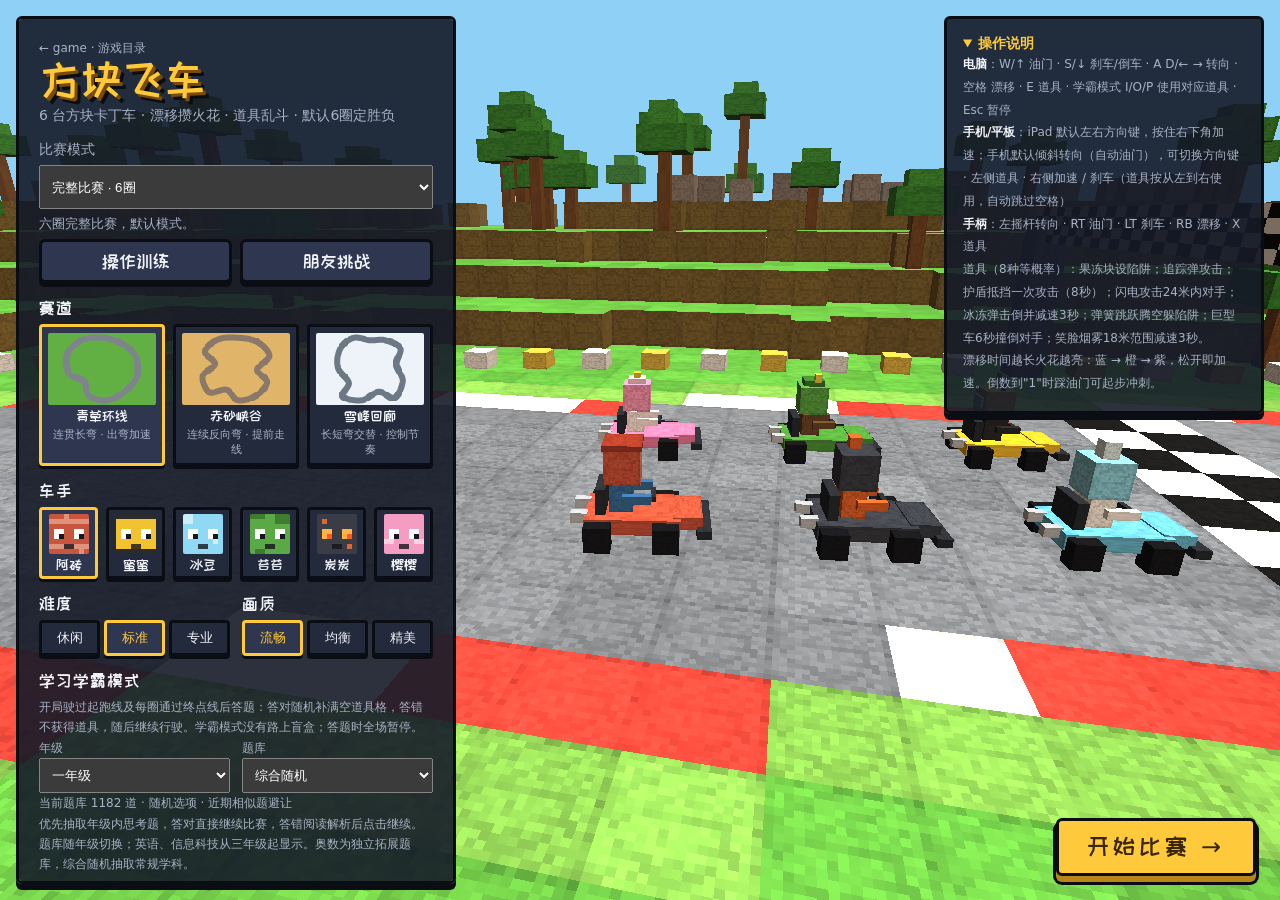
==== block-kart/index.html @ 07a5760b "Require study mode and landscape play on mobile" ====
<!doctype html>
<html lang="zh-CN">
<head>
<meta charset="utf-8">
<meta name="viewport" content="width=device-width,initial-scale=1,maximum-scale=1,viewport-fit=cover,user-scalable=no">
<meta name="theme-color" content="#10131c">
<meta name="description" content="方块飞车：方块风格卡丁车网页游戏，漂移、道具、AI对手，手机平板电脑都能玩。">
<title>方块飞车 · Block Kart | Brassivo</title>
<link rel="canonical" href="https://brassivo.com/block-kart/">
<link rel="icon" type="image/svg+xml" href="/favicon.svg">
<link rel="preconnect" href="https://fonts.googleapis.com">
<link rel="stylesheet" href="https://fonts.googleapis.com/css2?family=Silkscreen:wght@400;700&family=ZCOOL+KuaiLe&display=swap">
<link rel="stylesheet" href="experience.css?v=kart-s2-20261002">
<style>
:root{
  --ink:#10131c; --panel:rgba(22,27,40,.9); --panel-solid:#161b28; --line:#0b0d14;
  --gold:#ffc93c; --gold-d:#b9851a; --red:#ff5a3c; --green:#4cc35c; --sky:#9bd6ff; --txt:#f3f5fa; --mut:#a9b2c6;
  --disp:'ZCOOL KuaiLe','PingFang SC','Microsoft YaHei',system-ui,sans-serif;
  --pix:'Silkscreen','ZCOOL KuaiLe',ui-monospace,monospace;
  color-scheme:dark;
}
[hidden]{display:none!important}
html,body{height:100%;margin:0;background:#10131c;color:var(--txt);overflow:hidden;touch-action:none;-webkit-user-select:none;user-select:none;-webkit-tap-highlight-color:transparent}
body{font-family:'PingFang SC','Microsoft YaHei',system-ui,sans-serif;font-size:14px}
#stage{position:fixed;inset:0}
#stage canvas{display:block;width:100%;height:100%}
button,a,summary,input,select{touch-action:manipulation}
button{font:inherit;color:inherit;cursor:pointer}
button:focus-visible{outline:3px solid var(--gold);outline-offset:2px}
.panel{background:var(--panel);border:3px solid var(--line);box-shadow:0 6px 0 var(--line);border-radius:6px}
/* ---------- menu ---------- */
#menu{position:fixed;top:calc(env(safe-area-inset-top,0px) + 16px);left:calc(env(safe-area-inset-left,0px) + 16px);bottom:calc(env(safe-area-inset-bottom,0px) + 16px);width:min(440px,calc(100% - 32px));overflow-y:auto;padding:20px 20px 18px;display:flex;flex-direction:column;gap:16px;box-sizing:border-box}
#menu h1{font-family:var(--disp);font-weight:400;font-size:44px;line-height:1;margin:0;letter-spacing:2px;color:var(--gold);text-shadow:3px 3px 0 #7a4a08,6px 6px 0 var(--line)}
#menu .tag{margin:6px 0 0;color:var(--mut)}
#menu h2{font-family:var(--disp);font-weight:400;font-size:17px;margin:0 0 8px;color:var(--txt);letter-spacing:1px}
.opts{display:grid;grid-template-columns:repeat(3,1fr);gap:8px}
.opt{background:#232a3c;border:3px solid var(--line);border-radius:4px;padding:6px;display:flex;flex-direction:column;align-items:center;gap:4px;box-shadow:0 3px 0 var(--line)}
.opt[aria-pressed="true"]{border-color:var(--gold);background:#2f3750}
.opt canvas,.opt img{width:100%;max-width:100%;image-rendering:pixelated;border-radius:2px}
.opt span{font-family:var(--disp);font-size:14px}
.opt small{color:var(--mut);font-size:11px}
.chars{grid-template-columns:repeat(6,1fr)}
.chars .opt{padding:4px}
.chars img{width:40px}
.row2{display:grid;grid-template-columns:1fr 1fr;gap:12px}
.seg{display:flex;gap:4px;flex-wrap:wrap}
#quizChoices{display:grid;grid-template-columns:repeat(4,minmax(0,1fr));gap:8px}#quizChoices.vertical{grid-template-columns:1fr}#quizChoices button{white-space:normal;overflow-wrap:anywhere;min-width:0;height:auto;min-height:48px;padding:12px;text-align:center;line-height:1.45}#quizOv .dialog{max-height:90dvh;overflow-y:auto}@media(max-width:600px){#quizChoices{grid-template-columns:1fr}}
.seg button{flex:1;min-width:0;white-space:nowrap;background:#232a3c;border:3px solid var(--line);border-radius:4px;padding:6px 4px;font-size:13px;box-shadow:0 3px 0 var(--line)}
.seg button[aria-pressed="true"]{border-color:var(--gold);background:#2f3750;color:var(--gold)}
.big{font-family:var(--disp);font-size:24px;letter-spacing:4px;background:var(--gold);color:#3a2604;border:3px solid var(--line);border-radius:6px;padding:12px;box-shadow:0 6px 0 var(--gold-d),0 6px 0 3px var(--line)}
.big:active{transform:translateY(4px);box-shadow:0 2px 0 var(--gold-d),0 2px 0 3px var(--line)}
.alt{font-family:var(--disp);font-size:18px;background:#2f3750;border:3px solid var(--line);border-radius:6px;padding:10px;box-shadow:0 4px 0 var(--line)}
.keys{font-size:12px;color:var(--mut);line-height:1.7;margin:0}
.keys b{color:var(--txt);font-weight:600}
.best{font-size:12px;color:var(--mut);margin:0}
.best b{font-family:var(--pix);color:var(--gold);font-weight:400}
#startBtn{position:fixed;right:calc(env(safe-area-inset-right,0px) + 24px);bottom:calc(env(safe-area-inset-bottom,0px) + 24px);z-index:20;min-width:200px;min-height:58px;max-width:calc(100% - 48px)}
#startBtn:active{transform:translateY(4px)}
@media(max-width:760px){#menu{bottom:calc(env(safe-area-inset-bottom,0px) + 112px)}#startBtn{font-size:22px;min-width:190px}}
#playAdmin,#playUnlockForm,#playUnlockForm label{min-width:0;max-width:100%;box-sizing:border-box}
#playUnlockForm{grid-template-columns:minmax(0,1fr)}
#playAdminPin,#playUnlockBtn{width:100%;max-width:100%;min-width:0;box-sizing:border-box}
#playUnlockStatus{overflow-wrap:anywhere}
/* ---------- incoming missile warning ---------- */
#missileWarning{position:absolute;inset:0;pointer-events:none;box-shadow:inset 0 0 60px 12px rgba(255,35,55,.45);border:4px solid rgba(255,55,65,.75);box-sizing:border-box;animation:threatPulse 1.4s ease-in-out infinite;z-index:2}
#missileWarning span{position:absolute;top:27%;left:50%;transform:translateX(-50%);max-width:85%;width:max-content;padding:10px 16px;background:rgba(65,8,18,.9);border:2px solid #ff6575;border-radius:8px;color:#fff1f3;font-size:20px;text-align:center;line-height:1.5;text-shadow:0 1px 2px #000}
@keyframes threatPulse{0%,100%{opacity:.55}50%{opacity:1}}
@media(prefers-reduced-motion:reduce){#missileWarning{animation:none}}
@media(max-width:600px){#missileWarning span{font-size:16px;top:25%}}
/* ---------- hud ---------- */
#hud{position:fixed;inset:0;pointer-events:none;font-family:var(--pix)}
.hud-tl{position:absolute;top:calc(env(safe-area-inset-top,0px) + 12px);left:calc(env(safe-area-inset-left,0px) + 12px);display:flex;flex-direction:column;gap:6px}
.chip{background:var(--panel);border:3px solid var(--line);border-radius:4px;padding:4px 10px;font-size:16px;box-shadow:0 3px 0 var(--line)}
.chip b{color:var(--gold);font-weight:400;font-size:22px}
#mini{width:128px;height:128px;background:rgba(16,19,28,.55);border:3px solid var(--line);border-radius:4px}
.hud-tc{position:absolute;top:calc(env(safe-area-inset-top,0px) + 12px);left:50%;transform:translateX(-50%)}
.slot{position:relative;width:64px;height:64px;background:var(--panel);border:3px solid var(--line);border-radius:6px;box-shadow:0 4px 0 var(--line);display:grid;place-items:center;pointer-events:auto}
.slot img{width:48px;height:48px;image-rendering:pixelated}
.slot.rolling{border-color:var(--gold)}
.hud-tr{position:absolute;top:calc(env(safe-area-inset-top,0px) + 12px);right:calc(env(safe-area-inset-right,0px) + 12px);display:flex;align-items:flex-start;gap:8px}
.pos{font-family:var(--disp);font-size:56px;line-height:.9;color:var(--gold);text-shadow:3px 3px 0 #7a4a08,5px 5px 0 var(--line)}
.pos small{font-family:var(--pix);font-size:18px;color:var(--txt);text-shadow:2px 2px 0 var(--line)}
.icon-btn{pointer-events:auto;width:44px;height:44px;background:var(--panel);border:3px solid var(--line);border-radius:6px;font-family:var(--pix);font-size:16px;box-shadow:0 3px 0 var(--line)}
.center{position:absolute;left:0;right:0;top:32%;text-align:center;font-family:var(--disp);font-size:clamp(40px,11vw,110px);color:#fff;text-shadow:4px 4px 0 var(--line);transition:transform .15s}
.center.warn{color:var(--red);font-size:clamp(28px,6vw,54px)}
.center.small{font-size:clamp(28px,6vw,56px);color:var(--gold)}
.speedo{position:absolute;bottom:calc(env(safe-area-inset-bottom,0px) + 16px);left:50%;transform:translateX(-50%);font-size:30px;text-shadow:2px 2px 0 var(--line)}
.speedo small{font-size:12px;margin-left:4px;color:var(--mut)}
/* ---------- touch ---------- */
#touch{position:fixed;inset:0;pointer-events:none}
#directionPad{position:absolute;left:calc(env(safe-area-inset-left,0px) + 20px);bottom:calc(env(safe-area-inset-bottom,0px) + 28px);display:flex;gap:14px;pointer-events:auto}#directionPad button{width:76px;height:76px;background:var(--panel);border:3px solid var(--line);border-radius:12px;font-size:32px;touch-action:none}#directionPad button.on{background:#52617e}
.tbtns{position:absolute;right:calc(env(safe-area-inset-right,0px) + 20px);bottom:calc(env(safe-area-inset-bottom,0px) + 22px);width:210px;height:190px;pointer-events:none}
.tbtns button{position:absolute;pointer-events:auto;border:3px solid var(--line);border-radius:50%;font-family:var(--disp);box-shadow:0 4px 0 var(--line);touch-action:none}
#tAccel{right:0;bottom:0;width:96px;height:96px;background:var(--gold);color:#3a2604;font-size:20px}
#tItem{position:fixed;left:calc(env(safe-area-inset-left,0px) + 66px);right:auto;bottom:calc(env(safe-area-inset-bottom,0px) + 122px);width:74px;height:74px;background:#5aa9ff;color:#0a1d38;font-size:16px}
#tBrake{right:18px;bottom:108px;width:64px;height:64px;background:#e6e9f0;color:#222;font-size:14px}
.tbtns button.on{transform:translateY(3px);filter:brightness(1.15)}
/* ---------- overlays ---------- */
.overlay{position:fixed;inset:0;display:grid;place-items:center;background:rgba(10,12,18,.45);padding:16px;box-sizing:border-box}
.dialog{width:min(420px,100%);padding:20px;display:flex;flex-direction:column;gap:12px;max-height:100%;overflow:auto;box-sizing:border-box}
.dialog h2{font-family:var(--disp);font-weight:400;font-size:32px;margin:0;color:var(--gold);text-shadow:3px 3px 0 var(--line)}
table{width:100%;border-collapse:collapse;font-variant-numeric:tabular-nums}
td{padding:6px 4px;border-bottom:2px solid #262d40}
td:first-child{font-family:var(--disp);font-size:20px;color:var(--gold);width:36px}
td:last-child{text-align:right;font-family:var(--pix)}
tr.me td{background:rgba(255,201,60,.14)}
.face{width:22px;height:22px;image-rendering:pixelated;vertical-align:middle;margin-right:6px}
.toast{position:fixed;left:50%;bottom:calc(env(safe-area-inset-bottom,0px) + 16px);transform:translateX(-50%);background:var(--panel);border:3px solid var(--line);border-radius:6px;padding:8px 14px;font-size:13px;max-width:calc(100% - 32px);box-sizing:border-box;text-align:center}
@media (max-width:600px){.hud-tc{top:calc(env(safe-area-inset-top,0px) + 86px)}#studyItems .slot{width:52px;height:52px}#studyItems .slot img{width:38px;height:38px}}
.menu-help{position:fixed;right:16px;top:16px;z-index:45;width:320px;max-width:calc(100% - 32px);padding:16px;box-sizing:border-box}.menu-help summary{cursor:pointer;font-weight:bold;color:var(--gold)}.menu-help:not([open]){width:auto}.menu-help .keys{line-height:1.9;margin-bottom:0}
@media (max-width:440px){.row2{grid-template-columns:1fr}}
@media (max-width:760px){
  #menu{width:calc(100% - 32px);padding:16px}
  #menu h1{font-size:36px}
  .pos{font-size:44px}
  #mini{width:96px;height:96px}
  .speedo{display:none}
}
@media (max-height:500px){
  #menu{gap:10px}
  #menu h1{font-size:30px}
  #mini{width:84px;height:84px}
  .center{top:22%}
}
@media (prefers-reduced-motion:reduce){.center{transition:none}}

/* Readable learning questions, including long answers on small screens. */
#quizOv .dialog{width:min(680px,100%);gap:16px;padding:24px}
#quizOv h2{font-size:36px}
#quizQuestion{font-size:22px;line-height:1.6;margin:4px 0;overflow-wrap:anywhere}
#quizChoices button{font-size:20px;min-height:56px;line-height:1.5}
#quizFeedback,#quizExplanation{font-size:18px;line-height:1.65;overflow-wrap:anywhere}
#quizOv .keys{font-size:15px;line-height:1.65}
#quizContinue{font-size:20px}
@media(max-width:600px){#quizOv .dialog{padding:18px;gap:12px}#quizOv h2{font-size:32px}#quizQuestion{font-size:20px}#quizChoices button{font-size:18px}#quizFeedback,#quizExplanation{font-size:17px}#quizOv .keys{font-size:14px}}
#rotateGate{position:fixed;inset:0;z-index:1000;background:#141b29;display:flex;align-items:center;justify-content:center;text-align:center;padding:24px;box-sizing:border-box}#rotateGate[hidden]{display:none}#rotateGate h2{font-size:30px;color:var(--gold)}#rotateGate p{font-size:18px;line-height:1.6;max-width:420px}
</style>

</head>
<body>
<div id="stage"></div>

<div id="menu" class="panel">
  <div>
    <a href="/game/" style="color:var(--mut);text-decoration:none;font-size:12px">← game · 游戏目录</a>
<h1>方块飞车</h1>
    <p class="tag">6 台方块卡丁车 · 漂移攒火花 · 道具乱斗 · 默认6圈定胜负</p>
  </div>
  <section><h2>赛道</h2><div id="trackList" class="opts"></div></section>
  <section><h2>车手</h2><div id="charList" class="opts chars"></div></section>
  <section class="row2">
    <div><h2>难度</h2><div id="diffList" class="seg"></div></div>
    <div><h2>画质</h2><div id="qList" class="seg"></div></div>
  </section>
  <section><h2>学习学霸模式</h2><input id="studyMode" type="hidden" value="true"><p class="keys">开局驶过起跑线及每圈通过终点线后答题：答对随机补满空道具格，答错不获得道具，随后继续行驶。学霸模式没有路上盲盒；答题时全场暂停。</p><div class="row2"><label class="keys">年级<select id="studyGrade" style="width:100%;padding:8px"><option value="1">一年级</option><option value="2">二年级</option><option value="3">三年级</option><option value="4">四年级</option><option value="5">五年级</option><option value="6">六年级</option></select></label><label class="keys">题库<select id="studySubject" style="width:100%;padding:8px"><option value="all">综合随机</option><option value="math">数学</option><option value="olympiad">奥数</option><option value="chinese">语文</option><option value="english">英语</option><option value="science">科学</option><option value="ethics">道德与法治</option><option value="music">音乐</option><option value="art">美术</option><option value="pe">体育与健康</option><option value="labor">劳动</option><option value="it">信息科技</option><option value="practice">综合实践</option></select></label></div><p id="studyBankInfo" class="keys" aria-live="polite"></p><p class="keys">优先抽取年级内思考题，答对直接继续比赛，答错阅读解析后点击继续。题库随年级切换；英语、信息科技从三年级起显示。奥数为独立拓展题库，综合随机抽取常规学科。</p></section>
  <details id="musicSettings"><summary style="cursor:pointer;font-weight:bold;color:var(--gold)">背景音乐</summary><label class="keys" style="display:block;margin:12px 0"><input id="musicEnabled" type="checkbox"> 播放随机节奏音乐</label><label class="keys" style="display:block">音乐音量 <output id="musicVolumeLabel">35%</output><input id="musicVolume" type="range" min="0" max="100" step="5" style="display:block;width:100%;min-height:44px"></label><p class="keys">像素冲刺 · 霓虹弯道 · 晴空飞车。比赛中随机播放，答题或暂停时音乐暂停。</p></details>
  <details id="controlSettings"><summary style="cursor:pointer;font-weight:bold;color:var(--gold)">控制设置</summary><label class="keys">手机 / 平板转向<select id="controlMenu" style="width:100%;padding:8px"><option value="tilt">重力控制</option><option value="buttons">左右方向键</option></select></label><button id="calibrateMenu" class="alt">校准重力中心</button><p class="keys">iPad 默认左右方向键，右下角按住加速。也可选择重力转向：左右倾斜控制方向；手机默认重力转向。无传感器时使用方向键。</p></details>
  <p class="best" id="bestTxt"></p>
  <p id="cloudStatus" class="keys">游客模式：登录后可保存云端成绩。</p>
  <div style="display:flex;gap:8px"><button id="accountBtn" class="alt">注册 / 登录</button><button id="leaderboardBtn" class="alt">游戏排行榜</button></div><p class="keys">累计游玩 30 分钟后锁定 30 分钟，请合理安排休息。</p>


</div>

<details id="menuHelp" class="panel menu-help"><summary>操作说明</summary>  <p class="keys"><b>电脑</b>：W/↑ 油门 · S/↓ 刹车/倒车 · A D/← → 转向 · 空格 漂移 · E 道具 · 学霸模式 I/O/P 使用对应道具 · Esc 暂停<br>
  <b>手机/平板</b>：iPad 默认左右方向键，按住右下角加速；手机默认倾斜转向（自动油门），可切换方向键 · 左侧道具 · 右侧加速 / 刹车（道具按从左到右使用，自动跳过空格）<br>
  <b>手柄</b>：左摇杆转向 · RT 油门 · LT 刹车 · RB 漂移 · X 道具<br>
  道具（8种等概率）：果冻块设陷阱；追踪弹攻击；护盾抵挡一次攻击（8秒）；闪电攻击24米内对手；冰冻弹击倒并减速3秒；弹簧跳跃腾空躲陷阱；巨型车6秒撞倒对手；笑脸烟雾18米范围减速3秒。<br>漂移时间越长火花越亮：蓝 → 橙 → 紫，松开即加速。倒数到"1"时踩油门可起步冲刺。</p></details>
<button id="startBtn" class="big">开始比赛 →</button>
<div id="quizOv" style="z-index:100" class="overlay" role="dialog" aria-modal="true" aria-labelledby="quizTitle" hidden><div class="dialog panel"><h2 id="quizTitle" tabindex="-1" style="outline:none">终点答题</h2><p id="quizQuestion"></p><p class="keys">比赛已暂停，不限答题时间。先理解条件，再作答。</p><div id="quizChoices" class="seg"></div><div id="quizReview" hidden><p id="quizFeedback" role="status"></p><p id="quizExplanation" style="white-space:pre-wrap;line-height:1.6"></p><button id="quizContinue" class="alt" style="min-height:48px;width:100%">继续比赛 →</button></div><p class="keys">答对随机补满空道具格；答错不获得道具，不惩罚驾驶。</p></div></div>
<div id="hud" hidden>
  <div class="hud-tl">
    <div class="chip">圈 <b id="lapTxt">1/6</b></div>
    <div class="chip" id="timeTxt">0:00.00</div>
    <canvas id="mini" width="160" height="160"></canvas>
  </div>
  <div class="hud-tc"><div id="studyItems" hidden style="display:flex;gap:8px"></div><div id="itemSlot" class="slot"><img id="itemImg" alt="" hidden><span id="itemCount" hidden style="position:absolute;bottom:-8px;right:-8px;background:#ffe36a;color:#17232b;border:2px solid #17232b;border-radius:8px;padding:1px 5px;font-size:14px;line-height:20px"></span></div></div>
  <div class="hud-tr"><div class="pos" id="posTxt">6<small>/6</small></div><button id="pauseBtn" class="icon-btn" aria-label="暂停">II</button></div>
  <div id="missileWarning" hidden role="status" aria-live="polite"><span id="missileWarningText"></span></div>
  <div id="center" class="center"></div>
  <div class="speedo"><span id="spdTxt">0</span><small>KM/H</small><small id="engineReadout" style="display:block;font-size:12px;letter-spacing:1px;color:#a9b2c6">D1 · 1100 RPM</small></div>
</div>

<div id="touch" hidden>
  <div id="directionPad"><button id="tLeft" aria-label="向左转">◀</button><button id="tRight" aria-label="向右转">▶</button></div>
  <div class="tbtns"><button id="tBrake">刹车</button><button id="tItem">道具</button><button id="tAccel">加速</button></div>
</div>

<div id="pauseOv" class="overlay" hidden>
  <div class="dialog panel">
    <h2>暂停</h2>
    <button id="resumeBtn" class="big">继续</button>
    <button id="restartBtn" class="alt">重新开始</button>
    <button id="quitBtn" class="alt">返回菜单</button>
    <label>触屏转向<select id="controlPause"><option value="tilt">重力控制</option><option value="buttons">左右方向键</option></select></label><button id="calibratePause" class="alt">校准重力中心</button>
    <button id="muteBtn" class="alt">声音：开</button>
  </div>
</div>

<div id="resultOv" class="overlay" hidden>
  <div class="dialog panel">
    <h2 id="resTitle">比赛结束</h2>
    <p class="best" id="resBest"></p><p id="resScore"></p>
    <table><tbody id="resBody"></tbody></table>
    <button id="againBtn" class="big">再来一局</button>
    <button class="alt" onclick="document.getElementById('leaderboardBtn').click()">查看排行榜</button>
    <button id="menuBtn" class="alt">返回菜单</button>
  </div>
</div>

<div id="accountOv" class="overlay" hidden style="z-index:110"><div class="dialog panel" style="max-height:85vh;overflow:auto"><h2>玩家账号</h2><p id="accountStatus" role="status" aria-live="polite"></p><p class="keys">账号：3–20位英文字母、数字或下划线；密码：8–128位。账号名称会出现在排行榜。</p><form id="authForm"><label>账号<input id="username" autocomplete="username" autocapitalize="none" autocorrect="off" spellcheck="false" placeholder="例如 kart_player" required minlength="3" maxlength="20" pattern="[a-zA-Z0-9_]{3,20}"></label><label>密码<input id="password" placeholder="至少8位密码" type="password" autocomplete="current-password" required minlength="8" maxlength="128"></label><button class="big" value="login">登录</button><button class="alt" value="register">注册并登录</button></form><button id="logout" class="alt" hidden>退出登录</button><button class="alt" onclick="document.getElementById('accountOv').hidden=true">关闭</button></div></div>
<div id="boardOv" class="overlay" hidden style="z-index:110"><div class="dialog panel" style="max-height:85vh;overflow:auto"><h2>游戏排行榜</h2><p class="keys">满分100分：准确率 × 60 分；每圈 5 分（最多 30）；每次有效击倒 2 分（最多 10）。</p><div id="boardFilters" style="display:grid;grid-template-columns:1fr 1fr;gap:8px"></div><p id="boardStatus"></p><table><thead><tr><th>排名</th><th>玩家</th><th>综合分 / 100</th><th>用时 / 答题 / 圈数 / 击倒</th></tr></thead><tbody id="boardRows"></tbody></table><button id="refreshBoard" class="alt">刷新</button><button class="alt" onclick="document.getElementById('boardOv').hidden=true">返回游戏</button></div></div>
<div id="playLock" class="overlay" hidden style="z-index:999"><div class="dialog panel"><h2>休息时间</h2><p>已累计游玩 30 分钟，请休息 30 分钟。</p><p id="playLockTime" role="timer" style="font-size:36px;color:#ffe36a"></p><p>倒计时结束后可以继续游戏，刷新页面仍保留锁定。</p><details id="playAdmin"><summary style="cursor:pointer;color:var(--gold)">管理员解除休息</summary><form id="playUnlockForm" style="display:grid;gap:12px;margin-top:12px" novalidate><label>管理员密码<input id="playAdminPin" type="password" inputmode="numeric" autocomplete="off" maxlength="6" style="display:block;width:100%;padding:12px;font-size:20px;margin-top:8px" placeholder="输入管理员密码"></label><button id="playUnlockBtn" type="submit">解除本次休息</button><p id="playUnlockStatus" role="status" aria-live="polite" class="keys"></p></form></details></div></div>
<div id="toast" class="toast" hidden></div>

<script src="vendor/three.min.js"></script>
<script src="subjects.js?v=olympiad-v4-20261002"></script>
<div id="rotateGate" hidden role="dialog" aria-modal="true" aria-label="请横屏游玩"><div><h2>请横屏游玩 ↻</h2><p>将手机或平板横过来，获得更宽的赛道视野。若未自动旋转，请关闭设备的方向锁定。</p><button id="rotateAction" class="big">尝试切换横屏</button></div></div>
<script src="season.js?v=study-landscape-20261003"></script>
<script src="learning.js?v=kart-s2-20261002"></script>
<script src="tilt.js?v=20261002"></script>
<script src="api.js?v=auth-v2"></script>
<script src="play-limit.js?v=kart-s2-20261002"></script>
<script src="touch-guard.js?v=20261002"></script>
<script src="engine.js?v=shiftfx-v2"></script>
<script src="shift-effects.js?v=shiftfx-v1"></script>
<script src="music.js?v=rhythm-v1"></script>
<script src="score.js?v=kart-s2-20261002"></script>
<script src="account-form.js?v=auth-v2"></script>
<script src="game-account.js?v=study-landscape-20261003"></script>
<script src="reliable-save.js?v=kart-s2-startfix-20261002"></script>
<script src="progression.js?v=kart-s2-startfix-20261002"></script>
<script src="telemetry.js?v=kart-s2-startfix-20261002"></script>
<script src="experience.js?v=kart-s2-startfix-20261002"></script>
<script>
(() => {
'use strict';
const $ = s => document.querySelector(s);
const clamp = (v, a, b) => v < a ? a : v > b ? b : v;
const lerp = (a, b, t) => a + (b - a) * t;
const wrapAng = a => { while (a > Math.PI) a -= 2 * Math.PI; while (a < -Math.PI) a += 2 * Math.PI; return a; };
function mulberry32(a) { return function () { a |= 0; a = a + 0x6D2B79F5 | 0; let t = Math.imul(a ^ a >>> 15, 1 | a); t = t + Math.imul(t ^ t >>> 7, 61 | t) ^ t; return ((t ^ t >>> 14) >>> 0) / 4294967296; }; }
function hash2(x, y, s) { let h = (Math.imul(x | 0, 374761393) + Math.imul(y | 0, 668265263) + Math.imul(s | 0, 982451653)) | 0; h = Math.imul(h ^ (h >>> 13), 1274126177); h ^= h >>> 16; return (h >>> 0) / 4294967296; }
function vnoise(x, y, s) { const xi = Math.floor(x), yi = Math.floor(y), xf = x - xi, yf = y - yi; const u = xf * xf * (3 - 2 * xf), v = yf * yf * (3 - 2 * yf); return lerp(lerp(hash2(xi, yi, s), hash2(xi + 1, yi, s), u), lerp(hash2(xi, yi + 1, s), hash2(xi + 1, yi + 1, s), u), v); }
function fbm(x, y, s) { return vnoise(x, y, s) * 0.6 + vnoise(x * 2.1, y * 2.1, s + 7) * 0.3 + vnoise(x * 4.3, y * 4.3, s + 13) * 0.1; }
const store = {
  get(k, d) { try { const v = localStorage.getItem('bk_' + k); return v == null ? d : JSON.parse(v); } catch (e) { return d; } },
  set(k, v) { try { localStorage.setItem('bk_' + k, JSON.stringify(v)); } catch (e) {} }
};

/* ================= constants & data ================= */
let LAPS = 6;
const B = 3, ROAD = 14, WALL = 21, BASE = 170 / 3.2 / 1.15 / 1.06, ACC = 24;
const TRACKS = [
  { name: '青草环线', sub: '连贯长弯 · 出弯加速', seed: 11, hill: 5, water: true, capH: 5, deco: 'oak', fence: 0xe8c34a,
    pts: [[0,-120],[90,-110],[150,-50],[140,30],[80,60],[60,120],[-10,140],[-80,110],[-140,40],[-130,-50],[-70,-100]],
    col: { road: 0x7f838c, curbA: 0xd9453b, curbB: 0xf0f0f0, ground: 0x62b043, shoulder: 0x86c255, side: 0x8a5a33, high: 0x9aa0a6, water: 0x3f86d8, far: 0x4f9a37, sky: 0x8fd0f7, fog: 0xc8e8fb, sun: 0xfff4dd } },
  { name: '赤砂峡谷', sub: '连续反向弯 · 提前走线', seed: 23, hill: 8, water: false, capH: 4, deco: 'cactus', fence: 0x9b6a3a,
    pts: [[0,-150],[100,-140],[160,-80],[110,-20],[170,40],[140,120],[50,110],[0,160],[-90,140],[-150,70],[-100,10],[-160,-60],[-100,-130]],
    col: { road: 0x8a7868, curbA: 0xe0a030, curbB: 0x5a3a28, ground: 0xe0b56a, shoulder: 0xd2a058, side: 0xc0703a, high: 0xa9542c, water: 0x3f86d8, far: 0xd6a55e, sky: 0xf3c08c, fog: 0xf6d6ab, sun: 0xffe0b0 } },
  { name: '雪峰回廊', sub: '长短弯交替 · 控制节奏', seed: 37, hill: 7, water: true, capH: 3, deco: 'pine', fence: 0x9fd8f2,
    pts: [[0,-130],[80,-140],[140,-90],[150,0],[100,70],[130,130],[40,150],[-40,110],[-110,140],[-150,60],[-120,-20],[-140,-90],[-70,-130]],
    col: { road: 0x6c7886, curbA: 0x2f7fd8, curbB: 0xf5f7fa, ground: 0xeef3f9, shoulder: 0xdce6ef, side: 0x8a939e, high: 0xffffff, water: 0xa6dcf2, far: 0xe3ebf4, sky: 0xa3bddd, fog: 0xdfe8f3, sun: 0xfff2e6 } }
];
const KART_STATS = Object.freeze({spd:1.06,acc:1,hnd:1,w:1});
const CHARS = [
  { name: '阿砖', color: 0xc8553d, shirt: 0x3a6ea5, head: '#c8553d', extra: 'brick' },
  { name: '蜜蜜', color: 0xf2c230, shirt: 0x2b2b2b, head: '#f2c230', extra: 'bee' },
  { name: '冰豆', color: 0x6cc6ee, shirt: 0xffffff, head: '#8fd9f5', extra: 'ice' },
  { name: '苔苔', color: 0x4f9a3c, shirt: 0x6b4a2b, head: '#5aa846', extra: 'moss' },
  { name: '炭炭', color: 0x3a3d46, shirt: 0xe0662b, head: '#3a3d46', extra: 'coal' },
  { name: '樱樱', color: 0xee7fb0, shirt: 0xfff0f6, head: '#f59cc2', extra: 'petal' }
].map(ch=>({...ch,...KART_STATS}));
const DIFFS = [
  { name: '休闲', scale: 0.85, ai: 0.88 * 1.5 },
  { name: '标准', scale: 1.0, ai: 0.96 * 1.5 },
  { name: '专业', scale: 1.15, ai: 1.02 * 1.5 }
];
const QUALS = ['low', 'mid', 'high'];
const QNAMES = { low: '流畅', mid: '均衡', high: '精美' };
const ITEM_NAMES = { jelly: '果冻块', missile: '追踪弹',shield:'护盾',lightning:'闪电',ice:'冰冻弹',spring:'弹簧跳跃',giant:'巨型车',smoke:'笑脸烟雾弹' };

/* ================= device & quality ================= */
const isIPad=/iPad/.test(navigator.userAgent)||(/Macintosh/.test(navigator.userAgent)&&navigator.maxTouchPoints>1);
const coarse = matchMedia('(pointer: coarse)').matches || 'ontouchstart' in window;
const G = {
  state: 'menu', paused: false, trackIdx: store.get('track', 0), charIdx: store.get('char', 0), diff: store.get('diff', 1), study: true, grade: store.get('grade',1), subject: store.get('subject','all')==='local'?'all':store.get('subject','all'), studyStats:{total:0,correct:0},
  qualSel: QUALS.includes(store.get('qual','low'))?store.get('qual','low'):'low', qual: 'low', karts: [], player: null, tr: null, raceTime: 0, countdown: 0,
  control:isIPad?store.get('ipadControl','buttons'):(store.get('control','tilt')==='joystick'?'buttons':store.get('control','tilt')),sessionControl:null,touch: coarse, time: 0, finishT: 0, shake: 0, frameAvg: 16, slowT: 0
};
if (G.trackIdx >= TRACKS.length) G.trackIdx = 0;
if (G.charIdx >= CHARS.length) G.charIdx = 0;
G.qual = G.qualSel;
const QCFG = {
  low: { dpr: 1, shadow: 0, trees: 0.45, fog: [70, 230], aa: false },
  mid: { dpr: 1.5, shadow: 1024, trees: 0.75, fog: [90, 320], aa: true },
  high: { dpr: 2, shadow: 2048, trees: 1, fog: [110, 420], aa: true }
};

/* ================= renderer ================= */
const stage = $('#stage');
const renderer = new THREE.WebGLRenderer({ antialias: QCFG[G.qual].aa, powerPreference: 'high-performance' });
stage.appendChild(renderer.domElement);
renderer.shadowMap.type = THREE.PCFSoftShadowMap;
const scene = new THREE.Scene();
const camera = new THREE.PerspectiveCamera(70, 1, 0.5, 700);
const hemi = new THREE.HemisphereLight(0xffffff, 0x556070, 0.62);
scene.add(hemi);
const sun = new THREE.DirectionalLight(0xffffff, 0.95);
sun.shadow.camera.left = -48; sun.shadow.camera.right = 48; sun.shadow.camera.top = 48; sun.shadow.camera.bottom = -48;
sun.shadow.camera.near = 10; sun.shadow.camera.far = 220; sun.shadow.bias = -0.0006; sun.shadow.normalBias = 0.4;
scene.add(sun); scene.add(sun.target);

function applyQuality() {
  const q = QCFG[G.qual];
  renderer.setPixelRatio(Math.min(window.devicePixelRatio || 1, q.dpr));
  const wantShadow = q.shadow > 0;
  renderer.shadowMap.enabled = wantShadow;
  sun.castShadow = wantShadow;
  if (wantShadow && sun.shadow.mapSize.x !== q.shadow) {
    sun.shadow.mapSize.set(q.shadow, q.shadow);
    if (sun.shadow.map) { sun.shadow.map.dispose(); sun.shadow.map = null; }
  }
  if (scene.fog) { scene.fog.near = q.fog[0]; scene.fog.far = q.fog[1]; }
  scene.traverse(o => { if (o.material) { (Array.isArray(o.material) ? o.material : [o.material]).forEach(m => m.needsUpdate = true); } });
  resize();
}
function resize() {
  const w = window.innerWidth, h = window.innerHeight;
  renderer.setSize(w, h, false);
  camera.aspect = w / h;
  G.baseFov = w < h ? 82 : 68;
  camera.updateProjectionMatrix();
}
window.addEventListener('resize', resize);

/* ================= textures ================= */
function canvasTex(w, h, draw, nearest = true) {
  const c = document.createElement('canvas'); c.width = w; c.height = h;
  draw(c.getContext('2d'), c);
  const t = new THREE.CanvasTexture(c);
  if (nearest) { t.magFilter = THREE.NearestFilter; }
  t.wrapS = t.wrapT = THREE.RepeatWrapping;
  return t;
}
const noiseTex = canvasTex(16, 16, (g) => {
  const r = mulberry32(7);
  for (let y = 0; y < 16; y++) for (let x = 0; x < 16; x++) {
    const v = Math.floor(205 + r() * 50);
    g.fillStyle = `rgb(${v},${v},${v})`; g.fillRect(x, y, 1, 1);
  }
  g.fillStyle = 'rgba(0,0,0,.10)'; g.fillRect(0, 15, 16, 1); g.fillRect(15, 0, 1, 16);
});
function drawFace(g, ch) {
  g.fillStyle = ch.head; g.fillRect(0, 0, 8, 8);
  const eye = ch.extra === 'coal' ? '#ffb347' : '#ffffff';
  const pupil = ch.extra === 'coal' ? '#ff5a1a' : '#15171c';
  if (ch.extra === 'brick') { g.fillStyle = 'rgba(255,220,200,.45)'; g.fillRect(0, 1, 8, 1); g.fillRect(0, 6, 8, 1); g.fillRect(3, 0, 1, 1); g.fillRect(6, 7, 1, 1); }
  if (ch.extra === 'bee') { g.fillStyle = '#2b2b2b'; g.fillRect(0, 0, 8, 1); g.fillRect(0, 7, 8, 1); }
  if (ch.extra === 'moss') { g.fillStyle = '#3d7d2c'; g.fillRect(0, 0, 3, 1); g.fillRect(5, 0, 3, 2); g.fillRect(1, 7, 2, 1); }
  if (ch.extra === 'coal') { g.fillStyle = '#e0662b'; g.fillRect(1, 1, 1, 1); g.fillRect(6, 6, 1, 1); }
  if (ch.extra === 'ice') { g.fillStyle = 'rgba(255,255,255,.55)'; g.fillRect(0, 0, 2, 2); g.fillRect(6, 5, 1, 1); }
  if (ch.extra === 'petal') { g.fillStyle = '#ffd0e4'; g.fillRect(0, 5, 2, 1); g.fillRect(6, 5, 2, 1); }
  g.fillStyle = eye; g.fillRect(1, 3, 2, 2); g.fillRect(5, 3, 2, 2);
  g.fillStyle = pupil; g.fillRect(2, 4, 1, 1); g.fillRect(6, 4, 1, 1);
  g.fillStyle = 'rgba(20,20,25,.8)'; g.fillRect(3, 6, 2, 1);
}
function faceCanvas(ch, scale = 1) {
  const c = document.createElement('canvas'); c.width = 8; c.height = 8; drawFace(c.getContext('2d'), ch);
  if (scale === 1) return c;
  const c2 = document.createElement('canvas'); c2.width = 8 * scale; c2.height = 8 * scale;
  const g2 = c2.getContext('2d'); g2.imageSmoothingEnabled = false; g2.drawImage(c, 0, 0, 8 * scale, 8 * scale); return c2;
}
function pix(draw) { const c = document.createElement('canvas'); c.width = 16; c.height = 16; const g = c.getContext('2d'); draw((x, y, w, h, col) => { g.fillStyle = col; g.fillRect(x, y, w, h); }); return c.toDataURL(); }
const ICONS = {
 spring:pix(r=>{r(3,2,10,2,'#ec70ff');r(5,4,6,2,'#e9eeff');r(3,6,10,2,'#ec70ff');r(5,8,6,2,'#e9eeff');r(3,10,10,2,'#ec70ff');r(2,13,12,2,'#ffee55');}),
 giant:pix(r=>{r(2,5,12,7,'#ff893e');r(4,2,8,4,'#ffcc55');r(1,11,4,4,'#252530');r(11,11,4,4,'#252530');r(5,6,2,2,'#ffffff');r(9,6,2,2,'#ffffff');}),
 smoke:pix(r=>{r(3,1,10,14,'#ffe45b');r(1,3,14,10,'#ffe45b');r(4,5,2,3,'#252530');r(10,5,2,3,'#252530');r(4,10,2,2,'#252530');r(10,10,2,2,'#252530');r(6,12,4,1,'#252530');}),
 shield:pix(r=>{r(3,2,10,8,'#47aaff');r(5,10,6,3,'#47aaff');r(7,13,2,2,'#47aaff');r(6,4,4,7,'#d5f5ff');}),
 lightning:pix(r=>{r(8,1,5,3,'#ffec52');r(6,4,5,3,'#ffec52');r(4,7,8,3,'#ffec52');r(7,10,3,3,'#ffec52');r(5,13,3,2,'#ffec52');}),
 ice:pix(r=>{r(7,1,2,14,'#6cddff');r(1,7,14,2,'#6cddff');r(3,3,2,2,'#ddfaff');r(11,3,2,2,'#ddfaff');r(3,11,2,2,'#ddfaff');r(11,11,2,2,'#ddfaff');r(5,5,6,6,'#b1edff');}),
  jelly: pix(r => { r(2, 3, 12, 11, '#1f6b2a'); r(3, 4, 10, 9, '#4fd26a'); r(4, 5, 3, 2, '#c8ffd2'); r(5, 8, 2, 2, '#15171c'); r(9, 8, 2, 2, '#15171c'); r(6, 11, 4, 1, '#1f6b2a'); }),
  missile: pix(r => { r(2, 6, 10, 4, '#e8412c'); r(12, 7, 2, 2, '#e8412c'); r(14, 7, 1, 2, '#ffd24a'); r(4, 6, 1, 4, '#ffffff'); r(2, 3, 3, 3, '#9aa3b2'); r(2, 10, 3, 3, '#9aa3b2'); r(0, 7, 2, 2, '#ffb02e'); })
};
const itemBoxTex = canvasTex(16, 16, g => {
  g.clearRect(0, 0, 16, 16);
  g.fillStyle = 'rgba(90,200,255,.35)'; g.fillRect(1, 1, 14, 14);
  g.fillStyle = '#8a5a0c'; g.fillRect(0, 0, 16, 1); g.fillRect(0, 15, 16, 1); g.fillRect(0, 0, 1, 16); g.fillRect(15, 0, 1, 16);
  g.fillStyle = '#ffd24a'; g.fillRect(1, 1, 14, 1); g.fillRect(1, 14, 14, 1); g.fillRect(1, 1, 1, 14); g.fillRect(14, 1, 1, 14);
  g.fillStyle = '#ffffff'; g.fillRect(7, 4, 2, 8); g.fillRect(4, 7, 8, 2);
  g.fillStyle = '#ffd24a'; g.fillRect(7, 7, 2, 2);
});
const padTex = canvasTex(16, 32, g => {
  g.fillStyle = 'rgba(255,120,30,.85)'; g.fillRect(0, 0, 16, 32);
  g.fillStyle = '#ffe14a';
  for (const oy of [2, 18]) for (let i = 0; i < 6; i++) { g.fillRect(8 - 1 - i, oy + i, 2, 2); g.fillRect(8 - 1 + i, oy + i, 2, 2); }
});
const checkerTex = canvasTex(16, 4, g => { for (let x = 0; x < 16; x++) for (let y = 0; y < 4; y++) { g.fillStyle = (x + y) % 2 ? '#111' : '#fff'; g.fillRect(x, y, 1, 1); } });

/* ================= shared geometry/materials ================= */
const boxGeo = new THREE.BoxGeometry(1, 1, 1);
const matCache = {};
function lam(c) { if (!matCache[c]) matCache[c] = new THREE.MeshLambertMaterial({ color: c, map: noiseTex }); return matCache[c]; }
function box(parent, w, h, d, x, y, z, mat) { const m = new THREE.Mesh(boxGeo, mat); m.scale.set(w, h, d); m.position.set(x, y, z); m.castShadow = true; parent.add(m); return m; }

/* ================= track ================= */
function trackCurve(def){return new THREE.CatmullRomCurve3(def.pts.map(p=>new THREE.Vector3(p[0],0,p[1])),true,'centripetal');}
const TRACK_LENGTH = 1300;
function buildTrack(def) {
  const factor=TRACK_LENGTH/trackCurve(def).getLength();
  const pts = def.pts.map(p => new THREE.Vector3(p[0]*factor, 0, p[1]*factor));
  const curve = new THREE.CatmullRomCurve3(pts, true, 'centripetal');
  const len = TRACK_LENGTH; const N = Math.round(len / 2);
  const sp = curve.getSpacedPoints(N);
  const px = new Float32Array(N), pz = new Float32Array(N), tx = new Float32Array(N), tz = new Float32Array(N), th = new Float32Array(N);
  for (let i = 0; i < N; i++) { px[i] = sp[i].x; pz[i] = sp[i].z; }
  for (let i = 0; i < N; i++) {
    const a = (i - 1 + N) % N, b = (i + 1) % N; let dx = px[b] - px[a], dz = pz[b] - pz[a]; const l = Math.hypot(dx, dz) || 1;
    tx[i] = dx / l; tz[i] = dz / l; th[i] = Math.atan2(tx[i], tz[i]);
  }
  let minX = 1e9, maxX = -1e9, minZ = 1e9, maxZ = -1e9;
  for (let i = 0; i < N; i++) { minX = Math.min(minX, px[i]); maxX = Math.max(maxX, px[i]); minZ = Math.min(minZ, pz[i]); maxZ = Math.max(maxZ, pz[i]); }
  return { def, N, px, pz, tx, tz, th, step: len / N, len, minX, maxX, minZ, maxZ, cx: (minX + maxX) / 2, cz: (minZ + maxZ) / 2 };
}
const NR = { idx: 0, lat: 0, d: 0 };
function nearest(tr, x, z, hint) {
  let best = 0, bd = 1e18; const N = tr.N;
  if (hint < 0) { for (let i = 0; i < N; i++) { const dx = x - tr.px[i], dz = z - tr.pz[i], d = dx * dx + dz * dz; if (d < bd) { bd = d; best = i; } } }
  else { for (let k = -30; k <= 30; k++) { const i = (hint + k + N) % N; const dx = x - tr.px[i], dz = z - tr.pz[i], d = dx * dx + dz * dz; if (d < bd) { bd = d; best = i; } } }
  NR.idx = best; NR.lat = (x - tr.px[best]) * (-tr.tz[best]) + (z - tr.pz[best]) * tr.tx[best]; NR.d = Math.sqrt(bd);
  return NR;
}

/* ================= world building ================= */
let world = null;
function disposeWorld() {
  if (!world) return;
  scene.remove(world.group);
  const geometries=new Set(),materials=new Set(world.ownedMaterials||[]),shared=new Set(Object.values(matCache));
  world.group.traverse(o=>{if(o.geometry&&o.geometry!==boxGeo)geometries.add(o.geometry);if(o.isInstancedMesh&&typeof o.dispose==='function')o.dispose();for(const m of Array.isArray(o.material)?o.material:[o.material])if(m&&!shared.has(m))materials.add(m);});
  geometries.forEach(g=>g.dispose());materials.forEach(m=>m.dispose());
  world = null;
}
function buildWorld(ti) {
  disposeWorld();
  const def = TRACKS[ti], col = def.col, tr = buildTrack(def), rng = mulberry32(def.seed * 97 + 3);
  const group = new THREE.Group(); scene.add(group);
  scene.background = new THREE.Color(col.sky);
  scene.fog = new THREE.Fog(col.fog, QCFG[G.qual].fog[0], QCFG[G.qual].fog[1]);
  sun.color.setHex(col.sun);
  hemi.color.setHex(0xffffff); hemi.groundColor.setHex(col.side);

  // --- voxel grid ---
  const M = 95; const x0 = Math.floor((tr.minX - M) / B) * B, z0 = Math.floor((tr.minZ - M) / B) * B;
  const nx = Math.ceil((tr.maxX + M - x0) / B), nz = Math.ceil((tr.maxZ + M - z0) / B);
  const H = new Int8Array(nx * nz), T = new Uint8Array(nx * nz), D = new Float32Array(nx * nz), I = new Int32Array(nx * nz);
  const N = tr.N, px = tr.px, pz = tr.pz;
  for (let j = 0; j < nz; j++) for (let i = 0; i < nx; i++) {
    const cx = x0 + (i + 0.5) * B, cz = z0 + (j + 0.5) * B; let bd = 1e18, bi = 0;
    for (let k = 0; k < N; k += 2) { const dx = cx - px[k], dz = cz - pz[k], d = dx * dx + dz * dz; if (d < bd) { bd = d; bi = k; } }
    for (let k = Math.max(0, bi - 2); k <= Math.min(N - 1, bi + 2); k++) { const dx = cx - px[k], dz = cz - pz[k], d = dx * dx + dz * dz; if (d < bd) { bd = d; bi = k; } }
    D[j * nx + i] = Math.sqrt(bd); I[j * nx + i] = bi;
  }
  // types: 0 void,1 road,2 curbA,3 curbB,4 ground,5 shoulder,6 water,7 high,8 checkW,9 checkB
  const s0x = px[0], s0z = pz[0], t0x = tr.tx[0], t0z = tr.tz[0];
  for (let j = 0; j < nz; j++) for (let i = 0; i < nx; i++) {
    const id = j * nx + i, d = D[id], cx = x0 + (i + 0.5) * B, cz = z0 + (j + 0.5) * B;
    if (d > M - 4) { H[id] = -1; T[id] = 0; continue; }
    if (d < ROAD) {
      H[id] = 0; T[id] = 1;
      if (d > ROAD - 2.6) T[id] = (Math.floor(I[id] / 4) % 2) ? 2 : 3;
      const s = (cx - s0x) * t0x + (cz - s0z) * t0z, l = (cx - s0x) * (-t0z) + (cz - s0z) * t0x;
      if (Math.abs(s) < B * 1.05 && d < ROAD - 0.5) T[id] = ((Math.floor(l / B) + (s > 0 ? 1 : 0)) & 1) ? 8 : 9;
      continue;
    }
    if (d < WALL + 3) { H[id] = 0; T[id] = d < ROAD + 3 ? 5 : 4; continue; }
    const n = fbm(cx * 0.018, cz * 0.018, def.seed), ramp = clamp((d - 21) / 38, 0, 1);
    if (def.water && d > 26 && n < 0.34 && ramp < 0.85) { H[id] = -1; T[id] = 6; continue; }
    const h = Math.floor(ramp * (1 + n * def.hill) + (hash2(i, j, def.seed) < 0.08 ? ramp : 0));
    H[id] = h; T[id] = h >= def.capH ? 7 : 4;
  }
  const TC = [0, col.road, col.curbA, col.curbB, col.ground, col.shoulder, col.water, col.high, 0xf4f4f4, 0x1a1a1a].map(c => new THREE.Color(c));
  const sideC = new THREE.Color(col.side);
  const pos = [], nor = [], colr = [], uv = [], idx = [];
  const tmp = new THREE.Color();
  function quad(a, b, c, d, color, uu, vv) {
    const vi = pos.length / 3;
    pos.push(a[0], a[1], a[2], b[0], b[1], b[2], c[0], c[1], c[2], d[0], d[1], d[2]);
    const ux = b[0] - a[0], uy = b[1] - a[1], uz = b[2] - a[2], wx = c[0] - a[0], wy = c[1] - a[1], wz = c[2] - a[2];
    let nx_ = uy * wz - uz * wy, ny_ = uz * wx - ux * wz, nz_ = ux * wy - uy * wx; const l = Math.hypot(nx_, ny_, nz_) || 1; nx_ /= l; ny_ /= l; nz_ /= l;
    for (let k = 0; k < 4; k++) { nor.push(nx_, ny_, nz_); colr.push(color.r, color.g, color.b); }
    uv.push(0, 0, 0, vv, uu, vv, uu, 0);
    idx.push(vi, vi + 1, vi + 2, vi, vi + 2, vi + 3);
  }
  const hAt = (i, j) => (i < 0 || j < 0 || i >= nx || j >= nz) ? -1 : (T[j * nx + i] === 0 ? -1 : H[j * nx + i]);
  for (let j = 0; j < nz; j++) for (let i = 0; i < nx; i++) {
    const id = j * nx + i, t = T[id]; if (t === 0) continue;
    const xa = x0 + i * B, xb = xa + B, za = z0 + j * B, zb = za + B;
    const jit = 0.9 + hash2(i, j, 5) * 0.14;
    tmp.copy(TC[t]).multiplyScalar(t >= 8 ? 1 : jit);
    if (t === 6) { const y = -0.7; quad([xa, y, za], [xa, y, zb], [xb, y, zb], [xb, y, za], tmp, 1, 1); continue; }
    const h = H[id], y1 = h * B;
    quad([xa, y1, za], [xa, y1, zb], [xb, y1, zb], [xb, y1, za], tmp, 1, 1);
    const sc = tmp.clone().lerp(sideC, t === 7 ? 0.35 : 0.8).multiplyScalar(0.92 + hash2(i, j, 9) * 0.1);
    const nb = [[1, 0], [-1, 0], [0, 1], [0, -1]];
    for (let q = 0; q < 4; q++) {
      const nh = hAt(i + nb[q][0], j + nb[q][1]); if (nh >= h) continue;
      const y0 = nh * B, vv = h - nh;
      if (q === 0) quad([xb, y0, za], [xb, y1, za], [xb, y1, zb], [xb, y0, zb], sc, 1, vv);
      else if (q === 1) quad([xa, y0, zb], [xa, y1, zb], [xa, y1, za], [xa, y0, za], sc, 1, vv);
      else if (q === 2) quad([xb, y0, zb], [xb, y1, zb], [xa, y1, zb], [xa, y0, zb], sc, 1, vv);
      else quad([xa, y0, za], [xa, y1, za], [xb, y1, za], [xb, y0, za], sc, 1, vv);
    }
  }
  const geo = new THREE.BufferGeometry();
  geo.setAttribute('position', new THREE.Float32BufferAttribute(pos, 3));
  geo.setAttribute('normal', new THREE.Float32BufferAttribute(nor, 3));
  geo.setAttribute('color', new THREE.Float32BufferAttribute(colr, 3));
  geo.setAttribute('uv', new THREE.Float32BufferAttribute(uv, 2));
  geo.setIndex(idx);
  const terrain = new THREE.Mesh(geo, new THREE.MeshLambertMaterial({ vertexColors: true, map: noiseTex }));
  terrain.receiveShadow = true; group.add(terrain);
  const far = new THREE.Mesh(new THREE.PlaneGeometry(4000, 4000), new THREE.MeshLambertMaterial({ color: col.far }));
  far.rotation.x = -Math.PI / 2; far.position.set(tr.cx, -B + 0.02, tr.cz); group.add(far);

  // --- decorations: instanced cubes ---
  const cubes = [];
  const add = (x, y, z, sx, sy, sz, c) => cubes.push(x, y, z, sx, sy, sz, c);
  const dens = QCFG[G.qual].trees;
  for (let j = 0; j < nz; j++) for (let i = 0; i < nx; i++) {
    const id = j * nx + i, t = T[id], d = D[id];
    if ((t !== 4 && t !== 7) || d < WALL + 6 || d > M - 8) continue;
    if (hash2(i, j, def.seed + 1) > 0.045 * dens) continue;
    const x = x0 + (i + 0.5) * B, z = z0 + (j + 0.5) * B, y = H[id] * B, r = hash2(i, j, 3);
    if (def.deco === 'oak') {
      const th = 3 + Math.floor(r * 3);
      add(x, y + th * 0.75, z, 1.2, th * 1.5, 1.2, 0x7a4f2a);
      const ly = y + th * 1.5;
      add(x, ly + 1.2, z, 5, 2.4, 5, 0x3f8f35); add(x, ly + 3, z, 3, 1.6, 3, 0x4aa33d);
    } else if (def.deco === 'cactus') {
      const hh = 4 + r * 4; add(x, y + hh / 2, z, 1.4, hh, 1.4, 0x4c9a45);
      if (r > 0.4) { add(x + 1.2, y + hh * 0.55, z, 1.1, 0.9, 0.9, 0x4c9a45); add(x + 1.6, y + hh * 0.7, z, 0.9, 2, 0.9, 0x4c9a45); }
      if (r < 0.7) { add(x - 1.2, y + hh * 0.45, z, 1.1, 0.9, 0.9, 0x4c9a45); add(x - 1.6, y + hh * 0.6, z, 0.9, 1.6, 0.9, 0x4c9a45); }
    } else {
      add(x, y + 1.5, z, 1.1, 3, 1.1, 0x5a3d24);
      for (let k = 0; k < 3; k++) { const s = 5 - k * 1.5; add(x, y + 3 + k * 2, z, s, 1.8, s, 0x2f6b45); add(x, y + 3.95 + k * 2, z, s * 0.8, 0.3, s * 0.8, 0xffffff); }
    }
  }
  // barrier blocks along the wall line
  for (let k = 0; k < N; k += 2) {
    for (const s of [-1, 1]) {
      const l = s * (WALL + 1.6), x = px[k] + (-tr.tz[k]) * l, z = pz[k] + tr.tx[k] * l;
      add(x, 0.6, z, 1.8, 1.2, 1.8, (k / 2) % 2 ? def.fence : 0xf4f4f4);
    }
  }
  const n = cubes.length / 7;
  const inst = new THREE.InstancedMesh(boxGeo, new THREE.MeshLambertMaterial({ map: noiseTex }), n);
  const dm = new THREE.Object3D(), cc = new THREE.Color();
  for (let q = 0; q < n; q++) {
    const o = q * 7; dm.position.set(cubes[o], cubes[o + 1], cubes[o + 2]); dm.scale.set(cubes[o + 3], cubes[o + 4], cubes[o + 5]); dm.updateMatrix();
    inst.setMatrixAt(q, dm.matrix); inst.setColorAt(q, cc.setHex(cubes[o + 6]));
  }
  inst.castShadow = true; inst.receiveShadow = true; group.add(inst);
  const cloud = new THREE.InstancedMesh(boxGeo, new THREE.MeshBasicMaterial({ color: 0xffffff, transparent: true, opacity: 0.92, fog: false }), 72);
  for (let c = 0, q = 0; c < 18; c++) {
    const cx = tr.cx + (rng() - 0.5) * 560, cz = tr.cz + (rng() - 0.5) * 560, cy = 80 + rng() * 30;
    for (let k = 0; k < 4; k++, q++) { dm.position.set(cx + (rng() - 0.5) * 18, cy + rng() * 2, cz + (rng() - 0.5) * 10); dm.scale.set(10 + rng() * 10, 3, 6 + rng() * 6); dm.updateMatrix(); cloud.setMatrixAt(q, dm.matrix); }
  }
  group.add(cloud);

  // --- start gate ---
  const gate = new THREE.Group(); gate.position.set(px[0], 0, pz[0]); gate.rotation.y = tr.th[0]; group.add(gate);
  const gw = WALL + 1.6;
  box(gate, 2, 10, 2, -gw, 5, 0, lam(0x5b6272)); box(gate, 2, 10, 2, gw, 5, 0, lam(0x5b6272));
  const ban = new THREE.Mesh(boxGeo, new THREE.MeshLambertMaterial({ map: checkerTex })); ban.scale.set(gw * 2 + 2, 2.2, 1); ban.position.set(0, 10, 0); ban.castShadow = true; gate.add(ban);
  checkerTex.repeat.set(3, 1);

  // --- item boxes & boost pads ---
  const boxes = [];
  const boxMat = new THREE.MeshLambertMaterial({ map: itemBoxTex, transparent: true, opacity: 0.92, emissive: 0x1b3a55 });
  const gemMat = new THREE.MeshBasicMaterial({ color: 0xffe36a });
  for (const f of G.study ? [] : [0.2, 0.47, 0.74]) {
    const k = Math.floor(f * N);
    for (const l of [-6, -2, 2, 6]) {
      const x = px[k] + (-tr.tz[k]) * l, z = pz[k] + tr.tx[k] * l;
      const g = new THREE.Group(); g.position.set(x, 1.8, z); group.add(g);
      const m = new THREE.Mesh(boxGeo, boxMat); m.scale.setScalar(2.2); m.castShadow = true; g.add(m);
      const gm = new THREE.Mesh(boxGeo, gemMat); gm.scale.setScalar(0.7); g.add(gm);
      boxes.push({ g, m, gm, x, z, k, l, off: 0, ph: rng() * 6 });
    }
  }
  const pads = [];
  const padMat = new THREE.MeshBasicMaterial({ map: padTex, transparent: true, depthWrite: false });
  for (const f of [[0.27,0.58,0.86],[0.22,0.53,0.81],[0.31,0.64,0.9]][ti]) {
    const k = Math.floor(f * N), l = (rng() - 0.5) * 9;
    const x = px[k] + (-tr.tz[k]) * l, z = pz[k] + tr.tx[k] * l;
    const g = new THREE.Group(); g.position.set(x, 0.06, z); g.rotation.y = tr.th[k]; group.add(g);
    const m = new THREE.Mesh(new THREE.PlaneGeometry(5, 7), padMat); m.rotation.x = -Math.PI / 2; m.rotation.z = Math.PI; g.add(m);
    pads.push({ x, z, k, l, tx: tr.tx[k], tz: tr.tz[k] });
  }
  const guide=new THREE.Group();group.add(guide);
  for(let k=0;k<N;k+=8){const ahead=(k+20)%N,curv=wrapAng(tr.th[ahead]-tr.th[k]);if(Math.abs(curv)<.15)continue;const l=Math.sign(curv)*-6;const m=new THREE.Mesh(boxGeo,lam(0xffd54a));m.scale.set(.5,.025,2);m.position.set(px[k]-tr.tz[k]*l,.08,pz[k]+tr.tx[k]*l);m.rotation.y=tr.th[k];guide.add(m);}
  guide.visible=G.mode==='practice';
  world = { group, tr, boxes, pads,guide,ownedMaterials:[boxMat,gemMat,padMat],jellies: [], missiles: [], minimap: null };
  G.tr = tr;
  buildMinimap();
}

/* ================= karts ================= */
// Shared lightweight bubble shell: faint center, luminous curved rim.
const shieldGeometry = new THREE.SphereGeometry(3.3,24,16);
const shieldMaterial = new THREE.ShaderMaterial({
  transparent:true,depthWrite:false,side:THREE.FrontSide,
  vertexShader:`varying vec3 vNormal;varying vec3 vView;void main(){vec4 p=modelViewMatrix*vec4(position,1.0);vNormal=normalize(normalMatrix*normal);vView=-p.xyz;gl_Position=projectionMatrix*p;}`,
  fragmentShader:`varying vec3 vNormal;varying vec3 vView;void main(){vec3 n=normalize(vNormal);float rim=pow(1.0-max(dot(n,normalize(vView)),0.0),2.0);float shine=pow(max(dot(n,normalize(vec3(-0.4,0.7,0.6))),0.0),32.0);vec3 color=mix(vec3(0.15,0.65,1.0),vec3(0.85,0.98,1.0),rim*0.6+shine*0.4);gl_FragColor=vec4(color,0.055+rim*0.58+shine*0.25);}`
});
const smileCanvas=document.createElement('canvas');smileCanvas.width=64;smileCanvas.height=64;
const smileCtx=smileCanvas.getContext('2d');smileCtx.fillStyle='#ffe45b';smileCtx.beginPath();smileCtx.arc(32,32,29,0,Math.PI*2);smileCtx.fill();smileCtx.fillStyle='#292238';smileCtx.fillRect(18,19,6,10);smileCtx.fillRect(40,19,6,10);smileCtx.strokeStyle='#292238';smileCtx.lineWidth=5;smileCtx.beginPath();smileCtx.arc(32,33,16,0.15,Math.PI-0.15);smileCtx.stroke();
const smileMaterial=new THREE.SpriteMaterial({map:new THREE.CanvasTexture(smileCanvas),transparent:true,depthWrite:false});
const faceMaterials=new Map();
function makeKartMesh(ch) {
  const g = new THREE.Group(), body = new THREE.Group(); g.add(body);
  const cm = lam(ch.color), dark = lam(0x2a2d34), tire = lam(0x18181c), metal = lam(0xb8bec8), shirt = lam(ch.shirt);
  box(body, 2.3, 0.55, 3.3, 0, 0.7, 0, cm);
  box(body, 1.9, 0.45, 1.0, 0, 0.8, 1.9, cm);
  box(body, 2.6, 0.3, 0.5, 0, 0.55, 2.45, dark);
  box(body, 1.5, 1.0, 0.35, 0, 1.4, -1.1, dark);
  box(body, 0.35, 0.35, 0.6, -0.6, 0.85, -1.85, metal); box(body, 0.35, 0.35, 0.6, 0.6, 0.85, -1.85, metal);
  const wheels = [];
  for (const sx of [-1, 1]) for (const sz of [-1, 1]) wheels.push(box(body, 0.7, 0.9, 0.9, sx * 1.35, 0.45, sz * 1.15, tire));
  box(body, 1.1, 1.0, 0.8, 0, 1.5, -0.4, shirt);
  box(body, 0.3, 0.3, 1.0, -0.65, 1.55, 0.15, shirt); box(body, 0.3, 0.3, 1.0, 0.65, 1.55, 0.15, shirt);
  box(body, 0.9, 0.18, 0.18, 0, 1.45, 0.7, dark);
  if(!faceMaterials.has(ch.name)){const ftex=new THREE.CanvasTexture(faceCanvas(ch));ftex.magFilter=THREE.NearestFilter;faceMaterials.set(ch.name,new THREE.MeshLambertMaterial({map:ftex}));}
  const side = lam(new THREE.Color(ch.head).getHex());
  const head = new THREE.Mesh(boxGeo, [side, side, side, side, faceMaterials.get(ch.name), side]);
  head.scale.setScalar(1.25); head.position.set(0, 2.65, -0.35); head.castShadow = true; body.add(head);
  if (ch.extra === 'bee') { box(body, 0.15, 0.7, 0.15, -0.35, 3.55, -0.2, dark); box(body, 0.15, 0.7, 0.15, 0.35, 3.55, -0.2, dark); box(body, 0.9, 0.5, 0.1, 0, 2.7, -1.05, lam(0xe8f4ff)); }
  if (ch.extra === 'ice') { box(body, 0.5, 0.6, 0.5, 0, 3.55, -0.35, lam(0xdff6ff)); }
  if (ch.extra === 'moss') { box(body, 0.9, 0.3, 0.9, 0.1, 3.4, -0.35, lam(0x3d7d2c)); box(body, 0.3, 0.4, 0.3, -0.3, 3.65, -0.2, lam(0xf2d34a)); }
  if (ch.extra === 'coal') { box(body, 0.4, 0.4, 0.4, 0.3, 3.45, -0.4, lam(0xe0662b)); }
  if (ch.extra === 'petal') { box(body, 0.8, 0.25, 0.8, 0, 3.4, -0.35, lam(0xffd0e4)); box(body, 0.3, 0.3, 0.3, 0, 3.6, -0.35, lam(0xf2c230)); }
  if (ch.extra === 'brick') { box(body, 1.35, 0.2, 1.35, 0, 3.35, -0.35, lam(0x9c3a28)); }
  const shield = new THREE.Mesh(shieldGeometry,shieldMaterial);
  shield.position.set(0,1.85,0.2);shield.scale.set(1,0.78,1.07);shield.visible=false;shield.renderOrder=3;g.add(shield);
  const smile=new THREE.Sprite(smileMaterial);smile.position.set(0,5.1,0);smile.scale.set(2.3,2.3,1);smile.visible=false;g.add(smile);
  return { g, body, wheels, shield, smile };
}
function makeKart(ci, isPlayer) {
  const ch = CHARS[ci]; const mesh = makeKartMesh(ch);if(isPlayer){const paint=globalThis.KartExperience?.paint();if(paint!=null)mesh.body.traverse(o=>{if(o.material===lam(ch.color))o.material=lam(paint);});}scene.add(mesh.g);
  return { ch, ci, isPlayer, ...mesh, x: 0, z: 0, y: 0, vy: 0, heading: 0, speed: 0, idx: 0, lat: 0, along: 0,
    drifting: false, driftDir: 0, driftCharge: 0, driftHeld: false, boostT: 0, spinT: 0, spinA: 0, hits:0, shieldT:0,freezeT:0,giantT:0,smokeT:0, item: null, itemQueue: [], rollT: 0, finished: false, finishT: 0,
    aiLat: 0, aiLatGoal: 0, aiLatT: 0, aiItemT: 2, aiDriftT: 0, skill: 1, wrongT: 0, wallT: 0, lastLap: 1, visYaw: 0, hopHeld: false };
}
function clearKarts() { for (const k of G.karts) scene.remove(k.g); G.karts = []; }
function placeGrid(order) {
  const tr = G.tr, N = tr.N;
  order.forEach((k, i) => {
    const row = Math.floor(i / 2), back = Math.round((7 + row * 8) / tr.step), l = (i % 2 ? 4.5 : -4.5);
    const s = (N - back) % N;
    k.x = tr.px[s] + (-tr.tz[s]) * l; k.z = tr.pz[s] + tr.tx[s] * l; k.heading = tr.th[s];
    k.idx = s; k.along = -back; k.speed = 0; k.y = 0; k.vy = 0;
    k.studySpin=0; k.drifting = false; k.driftCharge = 0; k.boostT = 0; k.spinT = 0; k.item = null; k.rollT = 0; k.finished = false; k.lastLap = 1; k.wrongT = 0;
    k.aiLat = l; k.aiLatGoal = l; k.aiItemT = 3 + (G.aiRandom||Math.random)() * 4; k.skill = 0.97 + (G.aiRandom||Math.random)() * 0.05;
    syncKartMesh(k, 0);
  });
}
function syncKartMesh(k, dt) {
  k.g.position.set(k.x, k.y, k.z); k.g.rotation.y = k.heading;
  k.body.scale.setScalar(k.giantT>0?1.45:1);
  k.smile.visible=k.smokeT>0;k.smile.position.y=5.1+Math.sin(k.smokeT*6)*0.25;
  k.shield.visible=k.shieldT>0;
  const bubblePulse=(1+Math.sin(k.shieldT*3)*0.015)*(k.giantT>0?1.45:1);
  k.shield.scale.set(bubblePulse,0.78*bubblePulse,1.07*bubblePulse);
  const targetYaw = k.drifting ? -k.driftDir * 0.42 : 0;
  k.visYaw = lerp(k.visYaw, targetYaw, Math.min(1, dt * 10));
  k.body.rotation.y = k.visYaw + (k.spinT > 0 ? k.spinA : 0);
  k.body.rotation.z = k.drifting ? k.driftDir * 0.06 : 0;
  const wz = k.speed * dt * 0.9; for (const w of k.wheels) w.rotation.x += wz;
}

/* ================= particles ================= */
const PMAX = 260;
const pMesh = new THREE.InstancedMesh(boxGeo, new THREE.MeshBasicMaterial({ color: 0xffffff }), PMAX);
pMesh.instanceMatrix.setUsage(THREE.DynamicDrawUsage); pMesh.frustumCulled = false; scene.add(pMesh);
const P = []; let pNext = 0; const dmy = new THREE.Object3D();
for (let i = 0; i < PMAX; i++) { P.push({ life: 0, max: 1, x: 0, y: 0, z: 0, vx: 0, vy: 0, vz: 0, s: 1, dead: false }); pMesh.setColorAt(i, new THREE.Color(1, 1, 1)); dmy.scale.setScalar(0); dmy.updateMatrix(); pMesh.setMatrixAt(i, dmy.matrix); }
const pcol = new THREE.Color();
function emit(x, y, z, vx, vy, vz, color, size, life) {
  const i = pNext; pNext = (pNext + 1) % PMAX; const p = P[i];
  p.x = x; p.y = y; p.z = z; p.vx = vx; p.vy = vy; p.vz = vz; p.s = size; p.life = life; p.max = life; p.dead = false;
  pMesh.setColorAt(i, pcol.setHex(color)); pMesh.instanceColor.needsUpdate = true;
}
function updateParticles(dt) {
  let any = false;
  for (let i = 0; i < PMAX; i++) {
    const p = P[i]; if (p.life <= 0) { if (!p.dead) { p.dead = true; dmy.scale.setScalar(0); dmy.position.set(0, -50, 0); dmy.updateMatrix(); pMesh.setMatrixAt(i, dmy.matrix); any = true; } continue; }
    p.life -= dt; p.x += p.vx * dt; p.y += p.vy * dt; p.z += p.vz * dt; p.vy -= 9 * dt;
    dmy.position.set(p.x, p.y, p.z); dmy.scale.setScalar(p.s * Math.max(0, p.life / p.max)); dmy.rotation.set(p.life * 5, p.life * 3, 0); dmy.updateMatrix(); pMesh.setMatrixAt(i, dmy.matrix); any = true;
  }
  if (any) pMesh.instanceMatrix.needsUpdate = true;
}

/* ================= audio ================= */
const AU = { ctx: null, eng: null, muted: store.get('muted', false) };
const DRIVE=KartEngine.model();let driveState={gear:1,rpm:1100,shift:null,cut:false,load:0};
const MUSIC=KartMusicFactory();
const musicPrefs={enabled:store.get('musicEnabled',true),volume:store.get('musicVolume',.35)};MUSIC.settings(musicPrefs);
function syncMusic(){if(!document.hidden&&!AU.muted&&G.state==='race'&&!G.paused&&!G.player?.finished&&!G.limitPaused)MUSIC.start();else MUSIC.stop();}
$('#musicEnabled').checked=musicPrefs.enabled;$('#musicVolume').value=musicPrefs.volume*100;
$('#musicVolumeLabel').textContent=Math.round(musicPrefs.volume*100)+'%';
$('#musicEnabled').onchange=()=>{audioInit();musicPrefs.enabled=$('#musicEnabled').checked;store.set('musicEnabled',musicPrefs.enabled);MUSIC.settings(musicPrefs);syncMusic();};
$('#musicVolume').oninput=()=>{audioInit();musicPrefs.volume=Number($('#musicVolume').value)/100;$('#musicVolumeLabel').textContent=Math.round(musicPrefs.volume*100)+'%';store.set('musicVolume',musicPrefs.volume);MUSIC.settings(musicPrefs);syncMusic();};
document.addEventListener('visibilitychange',()=>{syncMusic();if(document.hidden)engineSound(false,0,false);});
function audioInit() {
  try {
    if (AU.ctx) { if (AU.ctx.state === 'suspended') AU.ctx.resume(); return; }
    const C = window.AudioContext || window.webkitAudioContext; if (!C) return;
    AU.ctx = new C();MUSIC.attach(AU.ctx);
    AU.eng=KartEngine.create(AU.ctx);
  } catch (e) {}
}
function engineSound(on, speed, boost, throttle=0, neutral=false) {
  if(on){driveState=DRIVE.update({speed,boost,throttle,neutral},performance.now()/1000);if(G.state==='race'&&!G.paused)KartShiftEffects.emit(G.player,driveState.shift,emit);}
  AU.eng?.update({on,speed,boost,throttle,neutral,muted:AU.muted,snapshot:driveState});
}

function sfx(type) {
  if (!AU.ctx || AU.muted) return;
  try {
    const c = AU.ctx, t = c.currentTime, o = c.createOscillator(), g = c.createGain(); o.connect(g); g.connect(c.destination);
    let f1 = 440, f2 = 440, d = 0.15, tp = 'square', v = 0.07;
    switch (type) {
      case 'beep': break;
      case 'go': f1 = f2 = 880; d = 0.4; break;
      case 'item': f1 = 520; f2 = 1250; d = 0.18; break;
      case 'boost': f1 = 180; f2 = 640; d = 0.35; tp = 'sawtooth'; v = 0.06; break;
      case 'hit': f1 = 320; f2 = 50; d = 0.5; tp = 'triangle'; v = 0.13; break;
      case 'bump': f1 = 130; f2 = 60; d = 0.12; tp = 'triangle'; v = 0.1; break;
      case 'lap': f1 = 660; f2 = 1320; d = 0.35; break;
      case 'fire': f1 = 900; f2 = 260; d = 0.25; tp = 'sawtooth'; break;
      case 'spark': f1 = 1400; f2 = 1800; d = 0.08; v = 0.04; break;
    }
    o.type = tp; o.frequency.setValueAtTime(f1, t); o.frequency.exponentialRampToValueAtTime(f2, t + d);
    g.gain.setValueAtTime(v, t); g.gain.exponentialRampToValueAtTime(0.0008, t + d); o.start(t); o.stop(t + d + 0.03);
  } catch (e) {}
}

/* ================= input ================= */
const keys = {}; let itemEdge = false;
window.addEventListener('keydown', e => {
  if(e.target?.closest?.('input,textarea,select'))return;
  if (e.repeat) { if (['Space', 'ArrowUp', 'ArrowDown', 'ArrowLeft', 'ArrowRight'].includes(e.code)) e.preventDefault(); return; }
  keys[e.code] = true;
  if (['Space', 'ArrowUp', 'ArrowDown', 'ArrowLeft', 'ArrowRight'].includes(e.code)) e.preventDefault();
  if (G.state === 'race' || G.state === 'countdown') {
    if (e.code === 'KeyE' || e.code === 'KeyX' || e.code === 'Enter' || e.code === 'KeyJ') itemEdge = true;
    if (e.code === 'Escape') togglePause();
  }
  if (G.touch && !coarse) { G.touch = false; $('#touch').hidden = true; }
});
window.addEventListener('keyup', e => { keys[e.code] = false; });
window.addEventListener('blur', () => { T.left=false;T.right=false;T.throttle=false;T.brake=false;for (const k in keys) keys[k] = false; if (G.state === 'race') togglePause(true); });
const T = { steer:0,brake:false,left:false,right:false,throttle:false };
function syncTouchControls(){const mode=G.sessionControl||G.control;$('#directionPad').hidden=mode==='tilt';for(const id of ['controlMenu','controlPause'])$('#'+id).value=G.control;}
async function enableTouchControl(){T.steer=0;T.left=false;T.right=false;T.throttle=false;T.brake=false;G.sessionControl=G.control;if(G.control==='tilt'&&G.touch){if(!await KartTilt.enable()){G.sessionControl='buttons';toast('重力传感器未启用，本场使用左右方向键',3500);}}syncTouchControls();}
for(const id of ['controlMenu','controlPause'])$('#'+id).onchange=async e=>{G.control=e.target.value;store.set(isIPad?'ipadControl':'control',G.control);await enableTouchControl();};
for(const id of ['calibrateMenu','calibratePause'])$('#'+id).onclick=()=>{KartTilt.calibrate();toast('已校准：保持当前姿势作为转向中心',2000);};
syncTouchControls();
function holdBtn(el, key) {
  el.addEventListener('pointerdown', e => { e.preventDefault(); el.setPointerCapture(e.pointerId); T[key] = true; el.classList.add('on'); audioInit(); });
  const up = () => { T[key] = false; el.classList.remove('on'); };
  el.addEventListener('pointerup', up); el.addEventListener('pointercancel', up);el.addEventListener('lostpointercapture',up);
}
holdBtn($('#tLeft'),'left');holdBtn($('#tRight'),'right');holdBtn($('#tAccel'),'throttle');holdBtn($('#tBrake'), 'brake');
$('#tItem').addEventListener('pointerdown', e => { e.preventDefault(); itemChoice=-1;itemEdge = true; });
$('#itemSlot').addEventListener('pointerdown', e => { e.preventDefault(); itemEdge = true; });
window.addEventListener('touchstart', () => { if (!G.touch) { G.touch = true; if (G.state !== 'menu') $('#touch').hidden = false; } }, { passive: true });
let itemChoice=0;
window.addEventListener('keydown',e=>{if(!e.repeat&&G.study&&!G.paused&&G.state==='race'&&['KeyI','KeyO','KeyP'].includes(e.code)){itemChoice=['KeyI','KeyO','KeyP'].indexOf(e.code);itemEdge=true;}});
let padItemPrev = false;
function readInput(dt=0) {
  let thr = (keys.KeyW || keys.ArrowUp) ? 1 : 0, brk = !!(keys.KeyS || keys.ArrowDown);
  let steer = ((keys.KeyD || keys.ArrowRight) ? 1 : 0) - ((keys.KeyA || keys.ArrowLeft) ? 1 : 0);
  let drift = !!(keys.Space || keys.ShiftLeft || keys.ShiftRight || keys.KeyK);
  if (G.touch) { const tilt=(G.sessionControl||G.control)==='tilt';steer=tilt?KartTilt.steer():(Number(T.right)-Number(T.left));brk=brk||T.brake;thr=brk?0:(T.throttle||tilt?1:thr); }
  const pads = navigator.getGamepads ? navigator.getGamepads() : [];
  for (const gp of pads) {
    if (!gp) continue;
    const ax = gp.axes[0] || 0; if (Math.abs(ax) > 0.15) steer = ax;
    const b = i => gp.buttons[i] && (gp.buttons[i].pressed || gp.buttons[i].value > 0.3);
    if (b(7) || b(0)) thr = 1; if (b(6) || b(1)) brk = true; if (b(5) || b(4)) drift = true;
    const it = b(2) || b(3); if (it && !padItemPrev) itemEdge = true; padItemPrev = it;
  }
  if(G.assistDrift&&G.state==='race'&&!G.paused&&thr&&!brk&&Math.abs(steer)>.35){const sign=Math.sign(steer);if(G.assistSign!==sign){G.assistElapsed=0;G.assistSign=sign;}G.assistElapsed+=dt;if(G.assistElapsed>.45)drift=true;}else{G.assistElapsed=0;G.assistSign=0;}
  const item = itemEdge; itemEdge = false;
  const choice=itemChoice;itemChoice=0;return { thr, brk, steer: clamp(steer, -1, 1), drift, item, choice };
}

/* ================= race logic ================= */
function rankOf(k) { return G.order.indexOf(k); }
function pickItem(rank) {
  const types=Object.keys(ITEM_NAMES);
  return types[Math.min(types.length-1,Math.floor((typeof G!=='undefined'&&G.gameRandom?G.gameRandom():Math.random())*types.length))];
}
async function saveCloudScore(seconds) {
  const id=G.cloudRun;if(!id)return;G.cloudRun=null;
  const b={runId:id,rules:KartSeason.RULES,ms:Math.round(seconds*1000),answers:(G.answerLog||[]).map(x=>({id:x.q.id,answer:x.answer})),lapTimes:G.lapTimes.map(t=>Math.round(t*1000)),laps:LAPS,hits:G.player.hits||0};
  await KartExperience.save(b);
}
let quizPending = null;
function clearQuiz() { quizPending = null; $('#quizOv').hidden = true; }
function studyCheckpoint(k, done=()=>{}) {
  if (quizPending) return;
  const n=G.studyStats.total;const q=G.questionIds?.[n]?KartLearning.byId(G.questionIds[n],KartSeason.rng((G.seed||0)+n)):KartLearning.question(G.grade,G.subject); quizPending = {k,q,opened:performance.now()}; G.paused = true;
  $('#quizTitle').textContent='终点答题';engineSound(false,0,false);MUSIC.stop(); $('#quizQuestion').textContent = `${G.grade}年级 · ${q.subjectName}：${q.text}`;
  $('#quizReview').hidden=true;$('#quizContinue').onclick=null;
  const choices = $('#quizChoices'); choices.textContent = '';choices.classList.toggle('vertical',q.options.some(x=>String(x).length>6));
  q.options.forEach(answer => { const b = document.createElement('button'); b.textContent = answer; b.onclick = () => {
    if (!quizPending || quizPending.answered) return;
    quizPending.answered=true;
    for(const choice of choices.children)choice.disabled=true;
    Object.keys(keys).forEach(key => keys[key] = false); T.steer=0;T.brake=false;T.left=false;T.right=false;T.throttle=false;itemEdge=false;
    G.studyStats.total++;
    const correct=answer===q.answer;globalThis.KartExperience?.answer(q,answer,Math.round(performance.now()-quizPending.opened));
    const resume=()=>{
      if(!quizPending)return;
      clearQuiz();G.paused=false;
      Object.keys(keys).forEach(key => keys[key] = false);T.steer=0;T.brake=false;T.left=false;T.right=false;T.throttle=false;itemEdge=false;
      const finish=()=>{done();$('#pauseBtn').focus();};
      if(correct&&(k.studyLap??0)<LAPS)awardStudyItems(k,3,finish);else finish();
    };
    if(correct){G.studyStats.correct++;resume();return;}
    $('#quizFeedback').textContent='这次答错了，不获得道具。正确答案：'+q.answer;
    $('#quizExplanation').textContent='解题思路：'+q.explanation;
    $('#quizReview').hidden=false;
    $('#quizContinue').onclick=resume;
  };choices.appendChild(b); });
  $('#quizOv').hidden = false; $('#quizTitle').focus({preventScroll:true});
}
function heldItems(k){return [k.item||null,k.itemQueue?.[0]||null,k.itemQueue?.[1]||null];}
function setItems(k,items){k.item=items[0]||null;k.itemQueue=items.slice(1);k.rollT=0;}
function awardStudyItems(k,count,done=()=>{}){
  const items=heldItems(k);let added=0;
  for(let i=0;i<3 && added<count;i++)if(!items[i]){items[i]=pickItem(rankOf(k));added++;}
  setItems(k,items);if(!k.isPlayer)k.aiItemT=1+Math.random()*4;else if(added)sfx('item');done();
}
function studyLapGate(k) {
  if(!G.study || k.finished) return false;
  const completed=Math.min(LAPS,Math.floor(k.along/G.tr.N));
  if(completed<0 || completed<=(k.studyLap??-1)) return false;
  k.studyLap=completed;
  if(!k.isPlayer){if(completed<LAPS)awardStudyItems(k,1);return false;}
  studyCheckpoint(k,()=>{if(completed===LAPS){k.finished=true;k.finishT=G.raceTime;computeOrder();finishPlayer();}});
  return true;
}
function giveItem(k) { if (k.item || k.rollT > 0) return; k.rollT = k.isPlayer ? 1.1 : 0.8; if (k.isPlayer) sfx('item'); }
function useItem(k,index=0) {
  const items=heldItems(k);if(index===-1)index=items.findIndex(Boolean);if(!items[index])return;const it=items[index];if(k.isPlayer)globalThis.KartExperience?.progress.event('item_use');items[index]=null;setItems(k,items);
  const fx = Math.sin(k.heading), fz = Math.cos(k.heading);
  if(it==='spring'){k.vy=Math.max(k.vy,12);if(k.isPlayer)toast('弹簧跳跃！腾空躲过地面陷阱',1600);sfx('boost');for(let i=0;i<12;i++)emit(k.x,k.y+.3,k.z,(Math.random()-.5)*8,4,(Math.random()-.5)*8,0xee77ff,.5,.6);}
  else if(it==='giant'){k.giantT=6;k.giantTargets=new Set();if(k.isPlayer)toast('巨型车！6秒内撞倒对手',1800);sfx('item');}
  else if(it==='smoke'){let n=0;for(const target of G.karts){if(target===k||target.finished||(target.x-k.x)**2+(target.z-k.z)**2>18**2)continue;if(target.shieldT>0){target.shieldT=0;if(target.isPlayer)toast('护盾挡住了笑脸烟雾',1500);continue;}target.smokeT=3;n++;for(let i=0;i<12;i++)emit(target.x,target.y+3,target.z,(Math.random()-.5)*7,3,(Math.random()-.5)*7,0xd29aff,.9,1);if(target.isPlayer)toast('中了笑脸烟雾！3秒减速',1800);}if(k.isPlayer)toast('笑脸烟雾影响 '+n+' 位对手',1800);sfx('fire');}
  else if(it==='shield'){k.shieldT=8;if(k.isPlayer)toast('护盾：8秒内抵挡一次攻击',2000);sfx('item');}
  else if(it==='lightning'){let n=0;for(const target of G.karts){if(target!==k&&!target.finished&&(target.x-k.x)**2+(target.z-k.z)**2<24**2){const before=k.hits||0;hitKart(target,k);if((k.hits||0)>before)n++;}}if(k.isPlayer)toast('闪电击倒 '+n+' 位对手',2000);sfx('fire');for(let i=0;i<20;i++)emit(k.x,k.y+2,k.z,(Math.random()-.5)*24,6,(Math.random()-.5)*24,0xffee55,.8,.6);}
  else if (it === 'jelly') {
    const m = new THREE.Mesh(boxGeo, lam(0x4fd26a)); m.scale.setScalar(1.8); m.castShadow = true;
    const x = k.x - fx * 4, z = k.z - fz * 4; m.position.set(x, 0.9, z); world.group.add(m);
    world.jellies.push({ m, x, z, arm: 0.5, owner: k });
    if (world.jellies.length > 16) { const o = world.jellies.shift(); world.group.remove(o.m); }
  } else if ((it === 'missile'||it==='ice')) {
    const r = rankOf(k), target = r > 0 ? G.order[r - 1] : null;
    const g = new THREE.Group(); box(g, 0.8, 0.8, 2.2, 0, 0, 0, lam(it==='ice'?0x6cddff:0xe8412c)); box(g, 1.6, 0.15, 0.5, 0, 0, -0.9, lam(0x9aa3b2)); box(g, 0.2, 0.2, 0.3, 0, 0, 1.2, lam(0xffd24a));
    g.position.set(k.x + fx * 3, 1.2, k.z + fz * 3); world.group.add(g);
    world.missiles.push({ g, x: g.position.x, z: g.position.z, h: k.heading, idx: k.idx, target, owner: k, ice:it==='ice',life: 9 });
    if (k.isPlayer){sfx('fire');toast(target?'锁定 '+target.ch.name:'向前发射，注意没有锁定目标',1600);}
  }
}
function hitKart(k,owner,ice=false) {
  if (k.spinT > 0||k.finished){if(owner?.isPlayer)toast('对手已避开，未计有效击倒',1200);return;}
  if(k.shieldT>0){k.shieldT=0;if(k.isPlayer)toast('护盾挡住了攻击',1500);if(owner?.isPlayer)toast('攻击被对手护盾挡住',1500);return;}
  if(ice)k.freezeT=3;
  if(owner && owner!==k){owner.hits=(owner.hits||0)+1;if(owner.isPlayer)toast('有效击倒 '+k.ch.name,1500);}
  k.spinT = 1.25; k.spinA = 0; k.drifting = false; k.driftCharge = 0; k.boostT = 0; k.vy = 7; k.speed *= 0.35;
  for (let i = 0; i < 14; i++) emit(k.x, k.y + 2.5, k.z, (Math.random() - 0.5) * 12, 4 + Math.random() * 6, (Math.random() - 0.5) * 12, i % 2 ? 0xffe36a : 0xffffff, 0.6, 0.8);
  if (k.isPlayer) { sfx('hit'); G.shake = 0.5; flash('被击中！', 'warn', 900); }
}
function aiInput(k, dt) {
  const ability=DIFFS[G.diff].ai*k.skill;
  const tr = G.tr, N = tr.N;
  k.aiLatT -= dt;
  if (k.aiLatT <= 0) { k.aiLatT = 1.2 + (G.aiRandom||Math.random)() * 2.2; k.aiLatGoal = ((G.aiRandom||Math.random)() - 0.5) * 12 / ability; }
  if (!G.study && !k.item && k.rollT <= 0) {
    for (const b of world.boxes) {
      let dk = b.k - k.idx; if (dk < 0) dk += N;
      if (dk > 6 && dk < 30 && b.off <= 0 && Math.abs(b.l - k.aiLat) < 5) { k.aiLatGoal = b.l; break; }
    }
  }
  k.aiLat = lerp(k.aiLat, k.aiLatGoal, Math.min(1, dt * 1.4 * ability));
  const look = Math.round(5 + Math.abs(k.speed) * 0.22), ti = (k.idx + look) % N;
  const tx = tr.px[ti] + (-tr.tz[ti]) * k.aiLat, tz = tr.pz[ti] + tr.tx[ti] * k.aiLat;
  const want = Math.atan2(tx - k.x, tz - k.z), diff = wrapAng(want - k.heading);
  let steer = clamp(-diff * 2.4, -1, 1);
  const curv = wrapAng(tr.th[(k.idx + 22) % N] - tr.th[k.idx]);
  let drift = false;
  if (k.aiDriftT > 0) { k.aiDriftT -= dt; drift = true; if (k.drifting) steer = clamp(steer * 0.8 + k.driftDir * 0.25, -1, 1); }
  else if (Math.abs(curv) > 0.55 && k.speed > BASE * 0.62 && (G.aiRandom||Math.random)() < dt * 2.5 * ability) { k.aiDriftT = 0.9 + (G.aiRandom||Math.random)() * 1.5; drift = true; steer = -Math.sign(curv); }
  let brk = Math.abs(diff) > 1.3 && k.speed > 18;
  k.aiItemT-=dt;
  if(k.aiItemT<=0){
    const items=heldItems(k),near=G.karts.filter(t=>t!==k&&!t.finished&&Math.hypot(t.x-k.x,t.z-k.z)<24),incoming=world.missiles.some(m=>m.target===k&&m.life>0),trap=world.jellies.some(j=>Math.hypot(j.x-k.x,j.z-k.z)<12);
    let chosen=-1;
    for(let i=0;i<items.length;i++){const it=items[i];if(!it)continue;
      if(it==='shield'&&k.shieldT<=0&&(incoming||near.some(t=>t.giantT>0))){chosen=i;break;}
      if(it==='spring'&&trap&&k.y<.5){chosen=i;break;}
      if(it==='lightning'&&near.some(t=>t.spinT<=0&&t.shieldT<=0)||it==='smoke'&&near.some(t=>Math.hypot(t.x-k.x,t.z-k.z)<18)||it==='giant'&&near.some(t=>Math.hypot(t.x-k.x,t.z-k.z)<12)||['missile','ice'].includes(it)&&rankOf(k)>0||it==='jelly'&&G.karts.some(t=>t!==k&&t.along<k.along&&Math.hypot(t.x-k.x,t.z-k.z)<20))chosen=i;
    }
    if(chosen>=0){useItem(k,chosen);k.aiItemT=(.8+(G.aiRandom||Math.random)()*2)/ability;}else k.aiItemT=.15/ability;
  }
  return { thr: brk ? 0 : 1, brk, steer, drift, item: false };
}
const NOIN = { thr: 0, brk: false, steer: 0, drift: false, item: false };
function updateKart(k, inp, dt) {
  const tr = G.tr, N = tr.N, st = k.ch;
  if(k.shieldT>0)k.shieldT=Math.max(0,k.shieldT-dt);
  if(k.freezeT>0)k.freezeT=Math.max(0,k.freezeT-dt);
  if(k.giantT>0)k.giantT=Math.max(0,k.giantT-dt);
  if(k.smokeT>0)k.smokeT=Math.max(0,k.smokeT-dt);
  if (k.studySpin > 0) { k.studySpin = Math.max(0,k.studySpin-dt); k.spinT=k.studySpin; k.spinA+=dt*14; k.speed=0; if (!k.studySpin) k.spinA=0; return; }
  if (k.rollT > 0) { k.rollT -= dt; if (k.rollT <= 0) { k.item = pickItem(rankOf(k)); if (k.isPlayer) sfx('item'); else k.aiItemT = 1 + Math.random() * 4; } }
  if (inp.item && k.spinT <= 0) useItem(k,inp.choice||0);
  if (k.spinT > 0) { k.spinT -= dt; k.spinA += dt * 14; inp = NOIN; if (k.spinT <= 0) k.spinA = 0; }
  let maxS = BASE * DIFFS[G.diff].scale * st.spd;
  if(k.freezeT>0)maxS*=.55;
  if(k.smokeT>0)maxS*=.7;
  const spAbs = Math.abs(k.speed);
  const offroad = Math.abs(k.lat) > ROAD + 0.8;
  if (k.boostT > 0) { k.boostT -= dt; maxS *= 1.34; } else if (offroad) maxS *= 0.55;
  maxS = Math.min(200 / 3.2, maxS);
  const acc = ACC * st.acc * DIFFS[G.diff].scale;
  if (k.boostT > 0) k.speed = Math.min(maxS, k.speed + acc * 3.5 * dt);
  else if (inp.thr > 0 && !inp.brk) {
    if (k.speed < maxS) k.speed = Math.min(maxS, k.speed + acc * dt * (1.15 - 0.6 * Math.max(0, k.speed) / maxS) + (k.speed < 0 ? 40 * dt : 0));
  } else if (inp.brk) { k.speed = k.speed > 0 ? k.speed - 55 * dt : Math.max(-12, k.speed - 16 * dt); }
  else { const s = Math.sign(k.speed); k.speed -= s * Math.min(Math.abs(k.speed), 12 * dt); }
  if (k.speed > maxS) k.speed = Math.max(maxS, k.speed - 32 * dt);

  // drift & steering
  const grounded = k.y <= 0.01;
  if (inp.drift && !k.hopHeld && grounded && spAbs > 12 && k.spinT <= 0) { k.vy = 5.5; }
  k.hopHeld = inp.drift;
  if (!k.drifting && inp.drift && spAbs > 14 && Math.abs(inp.steer) > 0.22 && k.spinT <= 0) { k.drifting = true; k.driftDir = Math.sign(inp.steer); k.driftCharge = 0; k.sparkLvl = 0; }
  if (k.drifting) {
    const kk = 0.35 + 0.65 * ((inp.steer * k.driftDir) + 1) / 2;
    k.heading -= k.driftDir * kk * 2.15 * st.hnd * dt * Math.min(1, spAbs / 16);
    k.driftCharge += dt * (0.55 + 0.6 * kk) * (offroad ? 0.4 : 1);
    const lvl = k.driftCharge > 2.6 ? 3 : k.driftCharge > 1.6 ? 2 : k.driftCharge > 0.75 ? 1 : 0;
    if (lvl > (k.sparkLvl || 0) && k.isPlayer) sfx('spark');
    k.sparkLvl = lvl;
    if (lvl > 0 && Math.random() < 0.8) {
      const c = [0, 0x4fb3ff, 0xff9a2e, 0xc15bff][lvl], sx = Math.sin(k.heading), sz = Math.cos(k.heading), rx = -sz, rz = sx;
      for (const s of [-1, 1]) emit(k.x - sx * 1.6 + rx * s * 1.3, 0.3, k.z - sz * 1.6 + rz * s * 1.3, (Math.random() - 0.5) * 4 - sx * 3, 2 + Math.random() * 3, (Math.random() - 0.5) * 4 - sz * 3, c, 0.35, 0.35);
    }
    if (!inp.drift || spAbs < 9) {
      if (lvl > 0) { k.boostT = Math.max(k.boostT, [0, 0.55, 0.95, 1.4][lvl]); if (k.isPlayer) sfx('boost'); }
      k.drifting = false; k.driftCharge = 0; k.sparkLvl = 0;
    }
  } else {
    const steerF = Math.min(1, spAbs / 7) * (1 - 0.32 * Math.min(1, spAbs / BASE));
    k.heading -= inp.steer * 2.05 * st.hnd * steerF * dt * (k.speed < -0.5 ? -1 : 1);
  }
  k.vy -= 28 * dt; k.y += k.vy * dt; if (k.y < 0) { k.y = 0; k.vy = 0; }

  k.x += Math.sin(k.heading) * k.speed * dt; k.z += Math.cos(k.heading) * k.speed * dt;
  const prev = k.idx; const nr = nearest(tr, k.x, k.z, k.idx);
  k.idx = nr.idx; k.lat = nr.lat;
  let dI = k.idx - prev; if (dI < -N / 2) dI += N; if (dI > N / 2) dI -= N; k.along += dI;
  // wall
  if (Math.abs(k.lat) > WALL) {
    const s = Math.sign(k.lat), push = Math.abs(k.lat) - WALL, nx = -tr.tz[k.idx], nz = tr.tx[k.idx];
    k.x -= nx * s * push; k.z -= nz * s * push; k.lat = s * WALL;
    const dot = (Math.sin(k.heading) * nx + Math.cos(k.heading) * nz) * s;
    if (dot > 0) {
      k.speed *= 1 - 0.55 * dot * Math.min(1, dt * 30);
      let th = tr.th[k.idx]; if (Math.abs(wrapAng(th - k.heading)) > Math.PI / 2) th += Math.PI;
      k.heading += wrapAng(th - k.heading) * Math.min(1, dt * 6);
      if (k.isPlayer && dot > 0.3 && k.wallT <= 0 && spAbs > 12) { sfx('bump'); k.wallT = 0.4; G.shake = 0.15; }
    }
  }
  if (k.wallT > 0) k.wallT -= dt;
  // effects
  if (k.boostT > 0 && Math.random() < 0.9) {
    const sx = Math.sin(k.heading), sz = Math.cos(k.heading);
    emit(k.x - sx * 2.2, k.y + 0.9, k.z - sz * 2.2, -sx * 6 + (Math.random() - 0.5) * 2, 1, -sz * 6 + (Math.random() - 0.5) * 2, Math.random() < 0.5 ? 0xffb02e : 0xfff06a, 0.55, 0.3);
  }
  if (offroad && spAbs > 10 && Math.random() < 0.35) emit(k.x, 0.4, k.z, (Math.random() - 0.5) * 3, 3, (Math.random() - 0.5) * 3, G.tr.def.col.shoulder, 0.5, 0.5);
  // wrong way
  const fdot = Math.sin(k.heading) * tr.tx[k.idx] + Math.cos(k.heading) * tr.tz[k.idx];
  k.wrongT = (fdot < -0.3 && spAbs > 4) ? k.wrongT + dt : 0;
}
function interactions(dt) {
  const ks = G.karts;
  for (let i = 0; i < ks.length; i++) for (let j = i + 1; j < ks.length; j++) {
    const a = ks[i], b = ks[j], dx = b.x - a.x, dz = b.z - a.z, d2 = dx * dx + dz * dz;
    const contact=(a.giantT>0||b.giantT>0)?3.8:2.8;
    if(d2<contact*contact&&Math.abs(a.y-b.y)<2){const giant=a.giantT>0&&!(b.giantT>0)?a:b.giantT>0&&!(a.giantT>0)?b:null;if(giant){const victim=giant===a?b:a;giant.giantTargets??=new Set();if(!giant.giantTargets.has(victim)){giant.giantTargets.add(victim);hitKart(victim,giant);}}}
    if (d2 < contact*contact && d2 > 0.0001) {
      const d = Math.sqrt(d2), o = (contact - d), nx = dx / d, nz = dz / d, wa = b.ch.w / (a.ch.w + b.ch.w), wb = 1 - wa;
      a.x -= nx * o * wa; a.z -= nz * o * wa; b.x += nx * o * wb; b.z += nz * o * wb;
      if ((a.isPlayer || b.isPlayer) && o > 0.4) sfx('bump');
    }
  }
  for (const b of G.study ? [] : world.boxes) {
    if (b.off > 0) { b.off -= dt; const s = b.off <= 0 ? 1 : 0; b.g.scale.setScalar(b.off > 0 ? 0.001 : s); continue; }
    for (const k of ks) { const dx = k.x - b.x, dz = k.z - b.z; if (dx * dx + dz * dz < 7) { b.off = 2.5; b.g.scale.setScalar(0.001); giveItem(k); for (let i = 0; i < 8; i++) emit(b.x, 1.8, b.z, (Math.random() - 0.5) * 10, 3 + Math.random() * 4, (Math.random() - 0.5) * 10, 0x9ad8ff, 0.5, 0.6); break; } }
  }
  for (const p of world.pads) {
    for (const k of ks) {
      const dx = k.x - p.x, dz = k.z - p.z, al = dx * p.tx + dz * p.tz, ac = dx * (-p.tz) + dz * p.tx;
      if (Math.abs(al) < 3.6 && Math.abs(ac) < 2.8 && k.y < 0.5) { if (k.boostT < 0.9 && k.isPlayer) sfx('boost'); k.boostT = Math.max(k.boostT, 1.0); }
    }
  }
  for (let i = world.jellies.length - 1; i >= 0; i--) {
    const j = world.jellies[i]; j.arm -= dt; j.m.rotation.y += dt;
    for (const k of ks) {
      if (j.arm > 0 && k === j.owner) continue;
      const dx = k.x - j.x, dz = k.z - j.z;
      if (k.y<1.2 && dx * dx + dz * dz < 5.3) { hitKart(k,j.owner); world.group.remove(j.m); world.jellies.splice(i, 1); break; }
    }
  }
  const tr = G.tr, N = tr.N;
  for (let i = world.missiles.length - 1; i >= 0; i--) {
    const m = world.missiles[i]; m.life -= dt;
    const nr = nearest(tr, m.x, m.z, m.idx); m.idx = nr.idx;
    let tx, tz;
    const t = m.target;
    if (t && !t.finished) { const dx = t.x - m.x, dz = t.z - m.z; if (dx * dx + dz * dz < 900) { tx = t.x; tz = t.z; } }
    if (tx === undefined) { const ti = (m.idx + 10) % N; tx = tr.px[ti]; tz = tr.pz[ti]; }
    const want = Math.atan2(tx - m.x, tz - m.z); m.h += clamp(wrapAng(want - m.h), -4 * dt, 4 * dt);
    m.x += Math.sin(m.h) * 78 * dt; m.z += Math.cos(m.h) * 78 * dt;
    m.g.position.set(m.x, 1.2, m.z); m.g.rotation.y = m.h;
    if (Math.random() < 0.8) emit(m.x - Math.sin(m.h) * 1.4, 1.2, m.z - Math.cos(m.h) * 1.4, 0, 0.5, 0, 0xdddddd, 0.5, 0.4);
    let hit = false;
    for (const k of ks) { if (k === m.owner && m.life > 8.3) continue; const dx = k.x - m.x, dz = k.z - m.z; if (dx * dx + dz * dz < 6) { hitKart(k,m.owner,m.ice); hit = true; break; } }
    if (hit || m.life <= 0) { world.group.remove(m.g); world.missiles.splice(i, 1); }
  }
}
function computeOrder() {
  G.order = G.karts.slice().sort((a, b) => {
    if (a.finished && b.finished) return a.finishT - b.finishT;
    if (a.finished) return -1; if (b.finished) return 1;
    return b.along - a.along;
  });
}

/* ================= flow ================= */
function setupRace() {
  buildWorldIfNeeded();
  clearKarts();
  const player = makeKart(G.charIdx, true);
  const others = CHARS.map((c, i) => i).filter(i => i !== G.charIdx).map(i => makeKart(i, false));
  const grid = others.concat([player]);
  G.karts = grid; G.player = player; placeGrid(grid);
  computeOrder();
}
let builtTrack = -1, builtQual = null, builtStudy=null;
function buildWorldIfNeeded() {
  if (builtTrack !== G.trackIdx || builtQual !== G.qual || builtStudy!==G.study) { buildWorld(G.trackIdx); builtTrack = G.trackIdx; builtQual = G.qual;builtStudy=G.study; }
  if(world.guide)world.guide.visible=G.mode==='practice';
  world.boxes.forEach(b => { b.off = 0; b.g.visible=!G.study;b.g.scale.setScalar(1); });
  world.jellies.forEach(j => world.group.remove(j.m)); world.jellies = [];
  world.missiles.forEach(m => world.group.remove(m.g)); world.missiles = [];
}
function mobileDevice(){return navigator.maxTouchPoints>0 || matchMedia('(any-pointer:coarse)').matches;}
function portraitBlocked(){return mobileDevice() && innerHeight>innerWidth;}
async function requestLandscape(){
  if(!mobileDevice())return;
  try{if(!document.fullscreenElement && document.documentElement.requestFullscreen)await document.documentElement.requestFullscreen();}catch{}
  try{if(screen.orientation?.lock)await screen.orientation.lock('landscape');}catch{}
}
function syncOrientation(){
  const blocked=portraitBlocked();$('#rotateGate').hidden=!blocked;
  if(blocked && ['race','countdown'].includes(G.state) && !G.paused){G.paused=true;if(!quizPending)$('#pauseOv').hidden=false;engineSound(false,0,false);MUSIC.stop();}
  return blocked;
}
async function startRace() {
  G.study=true;
  await requestLandscape();
  if(syncOrientation())return;
  if(KartPlayLimit.tick(false).locked)return;
  if(G.starting)return;G.starting=true;['menu','resultOv','pauseOv'].forEach(id=>$('#'+id).inert=true);$('#startBtn').disabled=true;$('#startBtn').textContent=G.study?'正在加载题库…':'准备比赛…';
  try {
  await enableTouchControl();
  if(G.study){try{await KartLearning.load(G.grade);}catch(e){toast('题库加载失败，请重试',2500);G.starting=false;['menu','resultOv','pauseOv'].forEach(id=>$('#'+id).inert=false);$('#startBtn').disabled=false;$('#startBtn').textContent='开始比赛 →';return;}}
  await authReady;
  LAPS=KartSeason.laps(G.mode||'race');G.seed=G.challenge?.seed??crypto.getRandomValues(new Uint32Array(1))[0];
  G.gameRandom=KartSeason.rng(G.seed);G.aiRandom=KartSeason.rng(G.seed^0xabcdef);
  KartExperience.begin();
  G.questionIds=G.study?(['weekly','friend'].includes(G.mode)?KartLearning.playlist(G.grade,G.subject,LAPS+1,G.seed):Array.from({length:LAPS+1},()=>KartLearning.question(G.grade,G.subject).id)):[];
  if(G.study&&!['weekly','friend'].includes(G.mode)){const due=KartExperience.due(G.grade,G.subject);if(due.length){const q=due[0].q;if(!G.questionIds.includes(q.id))G.questionIds[0]=q.id;}}
  clearQuiz(); G.studyStats={total:0,correct:0}; G.cloudRun=null;
  if(G.cloudUser&&G.mode!=='practice'){
    $('#startBtn').disabled=true;
    try{const run=await GameAPI.call('/runs',{rules:KartSeason.RULES,trackVersion:KartSeason.TRACKS,bank:KartSeason.BANK,mode:G.mode||'race',seed:G.seed,questionIds:G.questionIds,laps:LAPS,track:G.trackIdx,diff:G.diff,study:G.study,grade:G.grade,subject:G.subject});G.cloudRun=run.runId;G.cloudRunUser=G.cloudUser.username;G.questionIds=run.questionIds;$('#cloudStatus').textContent='本场成绩将在完成后保存到云端';}
    catch(e){$('#cloudStatus').textContent='云端不可用，本场只保存本机成绩';}
    finally{$('#startBtn').disabled=false;}
  }
  audioInit();
  store.set('track', G.trackIdx); store.set('char', G.charIdx); store.set('diff', G.diff);
  setupRace();
  $('#menu').hidden = true;$('#startBtn').hidden=true;$('#menuHelp').hidden=true; $('#resultOv').hidden = true; $('#pauseOv').hidden = true;
  $('#hud').hidden = false; $('#touch').hidden = !G.touch;
  MUSIC.newRace();AU.eng?.reset();DRIVE.reset();driveState={gear:1,rpm:1100,shift:null,cut:false,load:0};
  G.state = 'countdown'; G.countdown = 3; G.lastCount = 4; G.raceTime = 0; G.paused = false; G.thrPress = null; G.finishT = 0;
  G.starting=false;['menu','resultOv','pauseOv'].forEach(id=>$('#'+id).inert=false);$('#startBtn').disabled=false;$('#startBtn').textContent='开始比赛 →';
  G.camInit = true; G.slowT = 0;
  if (coarse && innerWidth < innerHeight) toast('横屏游玩视野更好', 2600);
  } catch(e) {
    console.error('比赛启动失败',e);toast('比赛启动失败，请刷新后重试',3500);
  } finally {
    G.starting=false;['menu','resultOv','pauseOv'].forEach(id=>$('#'+id).inert=false);$('#startBtn').disabled=false;$('#startBtn').textContent='开始比赛 →';
  }
}
function toMenu() {
  KartExperience.exit();clearQuiz();
  G.state = 'menu'; G.paused = false;MUSIC.stop();
  $('#hud').hidden = true; $('#touch').hidden = true; $('#pauseOv').hidden = true; $('#resultOv').hidden = true; $('#menu').hidden = false;$('#startBtn').hidden=false;$('#menuHelp').hidden=false;
  engineSound(false, 0, false);
  setupRace(); G.state = 'menu'; renderMenu();
}
function togglePause(force) {
  if (quizPending) return;
  if (G.state !== 'race' && G.state !== 'countdown') return;
  G.paused = force === true ? true : !G.paused;
  $('#pauseOv').hidden = !G.paused;
  if (G.paused) engineSound(false, 0, false);syncMusic();
}
function finishPlayer() {
  const p = G.player; const rank = rankOf(p) + 1;
  flash(rank === 1 ? '冠军！' : `第 ${rank} 名`, 'small', 2500);
  sfx('lap');
  G.finishT = 2.8;
}
function showResults() {
  G.state = 'results';MUSIC.stop();
  const tr = G.tr, total = LAPS * tr.N;
  for (const k of G.karts) if (!k.finished) {
    const avg = Math.max(18, (k.along * tr.step) / Math.max(1, G.raceTime));
    k.finishT = G.raceTime + ((total - k.along) * tr.step) / avg; k.est = true;
  }
  const list = G.karts.slice().sort((a, b) => a.finishT - b.finishT);
  const rank = list.indexOf(G.player) + 1;
  $('#resTitle').textContent = rank === 1 ? '冠军！' : `第 ${rank} 名`;
  const key = 'best_'+KartSeason.key({mode:G.mode,track:G.trackIdx,diff:G.diff,study:G.study,grade:G.grade,subject:G.subject,seed:G.seed}),prev=store.get(key,null),mine=G.player.finishT;
  const bestLap=G.lapTimes.length?Math.min(...G.lapTimes):null,previousLap=store.get(key+'_lap',null);if(bestLap&&(previousLap==null||bestLap<previousLap))store.set(key+'_lap',bestLap);
  let bestMsg = '';
  if (prev == null || mine < prev) { store.set(key, mine); bestMsg = prev == null ? `首个纪录 ${fmt(mine)}` : `新纪录！${fmt(mine)}（原 ${fmt(prev)}）`; }
  else bestMsg = `本赛道最佳 ${fmt(prev)}`;
  const score=KartScore.calculate({correct:G.studyStats.correct,total:G.studyStats.total,laps:LAPS,hits:G.player.hits||0});
  $('#resScore').textContent=`学习综合分 ${score.points} / 100 分 · 答题 ${score.accuracy} 分（${G.studyStats.correct}/${G.studyStats.total}）· 完成 ${LAPS} 圈 ${score.laps} 分 · 有效击倒 ${G.player.hits||0} 次 ${score.hits} 分`;
  $('#resBest').textContent = `${TRACKS[G.trackIdx].name} · ${DIFFS[G.diff].name} · ${bestMsg}`;
  KartExperience.end(rank,mine,prev,bestLap,previousLap);
  saveCloudScore(mine);
  const body = $('#resBody'); body.textContent = '';
  list.forEach((k, i) => {
    const tr_ = document.createElement('tr'); if (k.isPlayer) tr_.className = 'me';
    const a = document.createElement('td'); a.textContent = i + 1;
    const b = document.createElement('td'); const img = document.createElement('img'); img.className = 'face'; img.src = FACE_URLS[k.ci]; img.alt = ''; b.append(img, document.createTextNode(k.ch.name + (k.isPlayer ? '（你）' : '')));
    const c = document.createElement('td'); c.textContent = (k.est ? '≈' : '') + fmt(k.finishT);
    tr_.append(a, b, c); body.appendChild(tr_);
  });
  $('#hud').hidden = true; $('#touch').hidden = true; $('#resultOv').hidden = false;
  engineSound(false, 0, false);
}
function fmt(t) { const m = Math.floor(t / 60), s = t - m * 60; return `${m}:${s < 10 ? '0' : ''}${s.toFixed(2)}`; }
let flashTimer = 0;
function flash(txt, cls, ms) { const c = $('#center'); c.textContent = txt; c.className = 'center ' + (cls || ''); flashTimer = ms / 1000; }
let toastTimer = null;
function toast(msg, ms) { const t = $('#toast'); t.textContent = msg; t.hidden = false; clearTimeout(toastTimer); toastTimer = setTimeout(() => t.hidden = true, ms); }

/* ================= minimap ================= */
function buildMinimap() {
  const tr = G.tr, c = document.createElement('canvas'); c.width = 160; c.height = 160; const g = c.getContext('2d');
  const span = Math.max(tr.maxX - tr.minX, tr.maxZ - tr.minZ) + 30, sc = 160 / span;
  world.mm = { c, sc, ox: tr.cx, oz: tr.cz };
  g.lineJoin = 'round'; g.lineCap = 'round';
  const path = () => { g.beginPath(); for (let i = 0; i <= tr.N; i += 2) { const k = i % tr.N; const [x, y] = mmXY(tr.px[k], tr.pz[k]); i ? g.lineTo(x, y) : g.moveTo(x, y); } g.closePath(); };
  g.strokeStyle = 'rgba(10,12,18,.9)'; g.lineWidth = 11; path(); g.stroke();
  g.strokeStyle = '#d8dde8'; g.lineWidth = 6; path(); g.stroke();
  const [sx, sy] = mmXY(tr.px[0], tr.pz[0]); g.fillStyle = '#ffc93c'; g.fillRect(sx - 3, sy - 3, 6, 6);
}
function mmXY(x, z) { const m = world.mm; return [80 - (x - m.ox) * m.sc, 80 + (z - m.oz) * m.sc]; }
const miniCtx = $('#mini').getContext('2d');
function drawMinimap() {
  miniCtx.clearRect(0, 0, 160, 160); miniCtx.drawImage(world.mm.c, 0, 0);
  for (const k of G.karts) {
    const [x, y] = mmXY(k.x, k.z), r = k.isPlayer ? 6 : 4.5;
    miniCtx.fillStyle = '#0b0d14'; miniCtx.fillRect(x - r - 1.5, y - r - 1.5, r * 2 + 3, r * 2 + 3);
    miniCtx.fillStyle = '#' + new THREE.Color(k.ch.color).getHexString(); miniCtx.fillRect(x - r, y - r, r * 2, r * 2);
  }
  const p = G.player, [x, y] = mmXY(p.x, p.z); miniCtx.strokeStyle = '#fff'; miniCtx.lineWidth = 2; miniCtx.strokeRect(x - 7.5, y - 7.5, 15, 15);
}

/* ================= camera ================= */
const camPos = new THREE.Vector3(), camLook = new THREE.Vector3(), tmpV = new THREE.Vector3();
function updateCamera(dt) {
  const p = G.player, fx = Math.sin(p.heading), fz = Math.cos(p.heading);
  const back = 9.5, up = 4.4;
  tmpV.set(p.x - fx * back, p.y + up, p.z - fz * back);
  if (G.camInit) { camPos.copy(tmpV); G.camInit = false; } else camPos.lerp(tmpV, 1 - Math.exp(-dt * 7));
  camLook.set(p.x + fx * 5, p.y + 1.6, p.z + fz * 5);
  camera.position.copy(camPos);
  if (G.shake > 0) { G.shake -= dt; camera.position.x += (Math.random() - 0.5) * G.shake * 1.6; camera.position.y += (Math.random() - 0.5) * G.shake * 1.6; }
  camera.lookAt(camLook);
  for (const k of G.karts) if (!k.isPlayer) { const dx = k.x - camera.position.x, dz = k.z - camera.position.z; k.g.visible = dx * dx + dz * dz > 22; }
  const fov = G.baseFov + (p.boostT > 0 ? 10 : 0) + Math.max(0, p.speed) / BASE * 4;
  camera.fov = lerp(camera.fov, fov, Math.min(1, dt * 4)); camera.updateProjectionMatrix();
  sun.position.set(p.x + 40, 80, p.z + 28); sun.target.position.set(p.x, 0, p.z);
}
function menuCamera(t) {
  const tr = G.tr, k = tr.N - 12, cx = tr.px[k], cz = tr.pz[k], a = t * 0.18;
  camera.position.set(cx + Math.sin(a) * 26, 10 + Math.sin(t * 0.3) * 2, cz + Math.cos(a) * 26);
  camera.lookAt(cx, 1.5, cz);
  camera.fov = G.baseFov; camera.updateProjectionMatrix();
  sun.position.set(cx + 40, 80, cz + 28); sun.target.position.set(cx, 0, cz);
}

/* ================= HUD ================= */
const hud = { lap: $('#lapTxt'), time: $('#timeTxt'), pos: $('#posTxt'), spd: $('#spdTxt'), img: $('#itemImg'), slot: $('#itemSlot') };
let lastPos = -1, lastLapTxt = '', lastItem = 'x', rollIconT = 0;
function updateMissileWarning(){
  const warning=$('#missileWarning'),p=G.player;
  const incoming=G.state==='race'&&!G.paused&&p&&!p.finished&&world.missiles.some(m=>m.target===p&&m.owner!==p&&m.life>0);
  warning.hidden=!incoming;if(!incoming)return;
  const slot=heldItems(p).indexOf('shield');
  const protection=p.shieldT>0?'气泡护盾已开启':slot>=0?(!G.touch&&G.study?'按 '+['I','O','P'][slot]+' 开启护盾':!G.touch?'按 E 开启护盾':'使用道具按钮开启护盾（按格子顺序）'):'注意躲避！';
  const text='⚠ 追踪弹来袭 · '+protection;
  if($('#missileWarningText').textContent!==text)$('#missileWarningText').textContent=text;
}
function updateHud(dt) {
  updateMissileWarning();KartExperience.tick(dt);
  const p = G.player, r = rankOf(p) + 1;
  if (r !== lastPos) { lastPos = r; hud.pos.innerHTML = `${r}<small>/${G.karts.length}</small>`; }
  const lap = clamp(Math.floor(Math.max(0, p.along) / G.tr.N) + 1, 1, LAPS);
  const lt = `${lap}/${LAPS}`; if (lt !== lastLapTxt) { lastLapTxt = lt; hud.lap.textContent = lt; }
  hud.time.textContent = fmt(G.raceTime);
  hud.spd.textContent = Math.round(Math.abs(p.speed) * 3.2);
  {const e=driveState;$('#engineReadout').textContent=`${typeof e.gear==='number'?'D'+e.gear:e.gear} · ${Math.round(e.rpm/50)*50} RPM`;}
  if (p.rollT > 0) {
    rollIconT -= dt; if (rollIconT <= 0) { rollIconT = 0.07; const ks = Object.keys(ICONS); hud.img.src = ICONS[ks[Math.floor(Math.random() * ks.length)]]; hud.img.hidden = false; }
    hud.slot.classList.add('rolling'); lastItem = 'roll';
  } else if (p.item !== lastItem) {
    lastItem = p.item; hud.slot.classList.remove('rolling');
    if (p.item) { hud.img.src = ICONS[p.item]; hud.img.alt = ITEM_NAMES[p.item]; hud.img.hidden = false; } else hud.img.hidden = true;
  }
  hud.slot.hidden=G.study;const slots=$('#studyItems');slots.hidden=!G.study;
  const items=heldItems(p),signature=items.join(',');if(slots.dataset.items!==signature){slots.dataset.items=signature;slots.textContent='';for(let i=0;i<3;i++){const shortcut=['I','O','P'][i];const b=document.createElement('button');b.className='slot';b.style.padding='4px';b.disabled=!items[i];b.setAttribute('aria-label',items[i]?`快捷键${shortcut}：${ITEM_NAMES[items[i]]}`:`空道具格，快捷键${shortcut}`);if(items[i]){const img=document.createElement('img');img.src=ICONS[items[i]];img.alt=ITEM_NAMES[items[i]];b.appendChild(img);}else b.textContent=shortcut;if(items[i]){const label=document.createElement('span');label.textContent=shortcut;label.style.cssText='position:absolute;right:3px;bottom:1px;color:#ffe36a;font-size:12px;line-height:14px;text-shadow:1px 1px #000';b.appendChild(label);}b.onpointerdown=e=>{e.preventDefault();itemChoice=i;itemEdge=true;};slots.appendChild(b);}}
  if(G.study){const incoming=!$('#missileWarning').hidden;Array.from(slots.children).forEach((b,i)=>b.classList.toggle('ready-shield',incoming&&items[i]==='shield'));}
  const count=heldItems(p).filter(Boolean).length;const badge=$('#itemCount');badge.hidden=!G.study||!count;badge.textContent='×'+count;badge.setAttribute('aria-label','剩余'+count+'个道具');
  if (G.frameCount % 3 === 0) drawMinimap();
}

/* ================= main loop ================= */
let last = performance.now(); G.frameCount = 0;
function frame(now) {
  requestAnimationFrame(frame);
  let dt = Math.min(0.05, (now - last) / 1000); last = now; G.time += dt; G.frameCount++;
  const portrait=syncOrientation();
  syncMusic();
  const limit=KartPlayLimit.tick(!portrait && (G.state==='race'||G.state==='countdown'));
  $('#playLock').hidden=!limit.locked;
  if(limit.locked){
    if(!G.limitPaused){G.limitPaused=true;G.limitWasPaused=G.paused;G.paused=true;engineSound(false,0,false);MUSIC.stop();}
    const seconds=Math.ceil(limit.remaining/1000);$('#playLockTime').textContent=String(Math.floor(seconds/60)).padStart(2,'0')+':'+String(seconds%60).padStart(2,'0');return;
  }
  if(G.limitPaused){G.limitPaused=false;if(G.state==='race'||G.state==='countdown'){G.paused=true;if(!quizPending)$('#pauseOv').hidden=false;}else G.paused=G.limitWasPaused;}
  if (document.hidden || portrait) return;
  G.frameAvg = lerp(G.frameAvg, dt * 1000, 0.05);
  if (G.state === 'menu') {
    $('#missileWarning').hidden=true;
    menuCamera(G.time);
    for (const k of G.karts) { k.body.rotation.y = 0; k.g.visible = true; }
    animateWorld(dt);
    updateParticles(dt);
    renderer.render(scene, camera); return;
  }
  if (!G.paused && G.state !== 'results') {
    const tdt = dt * (G.ts || 1), steps = Math.max(1, Math.ceil(tdt / 0.022)), h = tdt / steps;
    for (let s = 0; s < steps && !G.paused; s++) step(h);
    if (flashTimer > 0) { flashTimer -= dt; if (flashTimer <= 0) $('#center').textContent = ''; }

  }
  animateWorld(G.paused ? 0 : dt);
  updateParticles(G.paused ? 0 : dt);
  if (G.player) { updateCamera(G.paused ? 0 : dt); if (G.state !== 'results') updateHud(dt); }
  if(G.state==='results')$('#missileWarning').hidden=true;
  renderer.render(scene, camera);
}
function animateWorld(dt) {
  if (!world) return;
  const t = G.time;
  for (const b of world.boxes) { b.m.rotation.set(t * 0.9 + b.ph, t * 1.3 + b.ph, 0); b.gm.rotation.set(-t * 2, t * 2.4, 0); b.g.position.y = 1.9 + Math.sin(t * 2 + b.ph) * 0.3; }
  padTex.offset.y = (t * 1.6) % 1;
}
function step(dt) {
  const p = G.player;
  if (G.state === 'countdown') {
    const inp = readInput(dt);
    if (inp.thr && G.thrPress === null) G.thrPress = G.countdown;
    G.countdown -= dt;
    const n = Math.ceil(G.countdown);
    if (n !== G.lastCount && n > 0) { G.lastCount = n; flash(String(n), '', 900); sfx('beep'); }
    for (const k of G.karts) syncKartMesh(k, dt);
    engineSound(true, 0, false, inp.thr, true);
    if (G.countdown <= 0) {
      G.state = 'race'; flash('出发！', '', 800); sfx('go');
      if (G.thrPress !== null && G.thrPress <= 1.05 && G.thrPress > 0) { p.boostT = 1.1; sfx('boost'); }
      for (const k of G.karts) if (!k.isPlayer && (G.aiRandom||Math.random)() < 0.45) k.boostT = 0.9;
    }
    return;
  }
  G.raceTime += dt;
  const tr = G.tr, total = LAPS * tr.N;
  for (const k of G.karts) {
    let inp;
    if (k.isPlayer && !k.finished && !G.autopilot) inp = readInput(dt);
    else inp = aiInput(k, dt);
    if(k.isPlayer)k.audioThrottle=inp.thr;
    updateKart(k, inp, dt);
    if(k.isPlayer){const completed=Math.min(LAPS,Math.floor(k.along/tr.N));if(completed>G.lapTimes.length){G.lapTimes.push(G.raceTime-G.lastLapTime);G.lastLapTime=G.raceTime;}}
    if(studyLapGate(k)){syncKartMesh(k,dt);return;}
    if (!k.finished && k.along >= total) {
      k.finished = true; k.finishT = G.raceTime;
      if (k.isPlayer) { computeOrder(); finishPlayer(); }
    }
    if (k.isPlayer && !k.finished) {
      const lap = Math.floor(Math.max(0, k.along) / tr.N) + 1;
      if (lap > k.lastLap) { k.lastLap = lap; sfx('lap'); flash(lap === LAPS ? '最后一圈！' : `第 ${lap} 圈`, 'small', 1400); }
      if (k.wrongT > 1.2 && flashTimer <= 0) flash('方向反了', 'warn', 600);
    }
  }
  interactions(dt);
  for (const k of G.karts) syncKartMesh(k, dt);
  computeOrder();
  engineSound(!p.finished, p.speed, p.boostT > 0, p.audioThrottle||0);
  if (G.finishT > 0) { G.finishT -= dt; if (G.finishT <= 0) showResults(); }
}

/* ================= menu UI ================= */
const FACE_URLS = CHARS.map(c => faceCanvas(c, 5).toDataURL());
function trackThumb(def) {
  const tr = buildTrack(def), c = document.createElement('canvas'); c.width = 120; c.height = 80; const g = c.getContext('2d');
  g.fillStyle = '#' + new THREE.Color(def.col.ground).getHexString(); g.fillRect(0, 0, 120, 80);
  const span = Math.max((tr.maxX - tr.minX) / 110, (tr.maxZ - tr.minZ) / 70);
  g.lineWidth = 7; g.strokeStyle = '#' + new THREE.Color(def.col.road).getHexString(); g.lineJoin = 'round';
  g.beginPath(); for (let i = 0; i <= tr.N; i += 3) { const k = i % tr.N, x = 60 - (tr.px[k] - tr.cx) / span, y = 40 + (tr.pz[k] - tr.cz) / span; i ? g.lineTo(x, y) : g.moveTo(x, y); } g.closePath(); g.stroke();
  return c;
}
let bankCounts=null;
function updateBankInfo(){
  let count=KartLearning.poolInfo(G.grade,G.subject).count;
  if(!count&&bankCounts){count=G.subject==='all'?Object.entries(bankCounts.pools).filter(([key])=>key.startsWith(G.grade+':')&&!key.endsWith(':olympiad')).reduce((sum,[,n])=>sum+n,0):bankCounts.pools[G.grade+':'+G.subject]||0;}
  $('#studyBankInfo').textContent=count?`当前题库 ${count} 道 · 随机选项 · 近期相似题避让`:'正在读取题库数量…';
}
fetch('question-bank-counts.json?v=20261002-readable-v7',{signal:AbortSignal.timeout(10000)}).then(r=>{if(!r.ok)throw Error();return r.json();}).then(data=>{bankCounts=data;updateBankInfo();}).catch(()=>{$('#studyBankInfo').textContent='每个年级可选科目均不少于100道题';});
function renderMenu() {
  const tl = $('#trackList'); tl.textContent = '';
  TRACKS.forEach((t, i) => {
    const b = document.createElement('button'); b.className = 'opt'; b.id = 'track' + i; b.setAttribute('aria-pressed', i === G.trackIdx);b.disabled=['weekly','friend'].includes(G.mode);
    const sp = document.createElement('span'); sp.textContent = t.name; const sm = document.createElement('small'); sm.textContent = t.sub;
    b.append(trackThumb(t), sp, sm);
    b.onclick = () => { G.trackIdx = i; setupRace(); renderMenu(); };
    tl.appendChild(b);
  });
  const cl = $('#charList'); cl.textContent = '';
  CHARS.forEach((c, i) => {
    const b = document.createElement('button'); b.className = 'opt'; b.id = 'char' + i; b.setAttribute('aria-pressed', i === G.charIdx); b.title = c.name;
    const img = document.createElement('img'); img.src = FACE_URLS[i]; img.alt = ''; const sp = document.createElement('span'); sp.textContent = c.name;
    b.append(img, sp); b.onclick = () => { G.charIdx = i; setupRace(); renderMenu(); };
    cl.appendChild(b);
  });
  $('#studyMode').checked=G.study;$('#studyMode').disabled=$('#studySubject').disabled=['weekly','friend'].includes(G.mode);$('#studyGrade').disabled=G.mode==='friend';
  $('#studyGrade').value=G.grade;G.subject=KartSubjects.populate($('#studySubject'),G.grade,G.subject);store.set('subject',G.subject);updateBankInfo();
  const dl = $('#diffList'); dl.textContent = '';
  DIFFS.forEach((d, i) => { const b = document.createElement('button'); b.id = 'diff' + i; b.textContent = d.name; b.setAttribute('aria-pressed', i === G.diff);b.disabled=['weekly','friend'].includes(G.mode); b.onclick = () => { G.diff = i; renderMenu(); }; dl.appendChild(b); });
  const ql = $('#qList'); ql.textContent = '';
  QUALS.forEach(q => { const b = document.createElement('button'); b.id = 'q' + q; b.textContent = QNAMES[q]; b.setAttribute('aria-pressed', q === G.qualSel); b.onclick = () => { G.qualSel = q; store.set('qual', q); G.qual = q; applyQuality(); setupRace(); renderMenu(); }; ql.appendChild(b); });
  const best=store.get('best_'+KartSeason.key({mode:G.mode,track:G.trackIdx,diff:G.diff,study:G.study,grade:G.grade,subject:G.subject,seed:G.seed}),null);
  $('#bestTxt').innerHTML = best == null ? `${TRACKS[G.trackIdx].name} · ${DIFFS[G.diff].name}：还没有纪录` : `${TRACKS[G.trackIdx].name} · ${DIFFS[G.diff].name} 最佳：<b>${fmt(best)}</b>`;
}
$('#studyGrade').onchange=e=>{G.grade=Number(e.target.value);store.set('grade',G.grade);if(G.mode==='weekly'){KartExperience.weeklyGrade(G.grade);return;}renderMenu();};
$('#studySubject').onchange=e=>{G.subject=e.target.value;store.set('subject',G.subject);renderMenu();};

let playUnlockBusy=false;
$('#playUnlockForm').onsubmit=async e=>{
  e.preventDefault();if(playUnlockBusy)return;
  playUnlockBusy=true;$('#playUnlockBtn').disabled=true;$('#playUnlockStatus').textContent='正在验证…';
  const pin=$('#playAdminPin').value.trim();$('#playAdminPin').value='';
  try{
    if(await KartPlayLimit.unlock(pin)){
      $('#playUnlockStatus').textContent='';$('#playAdmin').open=false;$('#playLock').hidden=true;
      Object.keys(keys).forEach(key=>keys[key]=false);T.steer=0;T.brake=false;T.left=false;T.right=false;T.throttle=false;itemEdge=false;
      requestAnimationFrame(()=>{if(quizPending)$('#quizTitle').focus({preventScroll:true});else if(G.state==='race'||G.state==='countdown')$('#resumeBtn').focus();else $('#startBtn').focus();});
    }else{$('#playUnlockStatus').textContent='密码不正确，请重新输入。';$('#playAdminPin').focus();}
  }catch(_){$('#playUnlockStatus').textContent='暂时无法验证，请重试。';}
  finally{playUnlockBusy=false;$('#playUnlockBtn').disabled=false;}
};
$('#rotateAction').onclick=requestLandscape;
$('#startBtn').onclick = startRace;
$('#pauseBtn').onclick = () => togglePause();
$('#resumeBtn').onclick = () => togglePause();
$('#restartBtn').onclick = startRace;
$('#quitBtn').onclick = toMenu;
$('#againBtn').onclick = startRace;
$('#menuBtn').onclick = toMenu;
const muteBtn = $('#muteBtn');
const setMuteTxt = () => muteBtn.textContent = '声音：' + (AU.muted ? '关' : '开');
setMuteTxt();
muteBtn.onclick = () => { AU.muted = !AU.muted; store.set('muted', AU.muted); setMuteTxt();syncMusic();if(AU.muted)engineSound(false,0,false); };

/* ================= boot ================= */
let authRevision=0;
window.addEventListener('kart-account',e=>{authRevision++;G.cloudUser=e.detail;$('#cloudStatus').textContent=e.detail?'已登录：'+e.detail.username+' · 完赛自动保存云端成绩':'游客可比赛，登录后保存成绩';});
const bootAuthRevision=authRevision;
const authReady=GameAPI.call('/me').then(r=>{if(authRevision!==bootAuthRevision)return;G.cloudUser=r.user;if(r.user)$('#cloudStatus').textContent='已登录：'+r.user.username+' · 完赛自动保存云端成绩';}).catch(()=>{if(authRevision===bootAuthRevision)$('#cloudStatus').textContent='账号服务暂时不可用，本机游玩不受影响';});
$('#menuHelp').open=innerWidth>=900;
applyQuality();
setupRace();
renderMenu();
requestAnimationFrame(frame);
window.__bk = { G, TRACKS, startRace, toMenu, keys, world: () => world, music:MUSIC, engine:()=>AU.eng, gear:()=>driveState,refreshMenu(){setupRace();renderMenu();},currentQuiz:()=>quizPending?.q,fmt,showResults,step,heldItems,useItem,renderer };
KartExperience.mount();
})();
</script>

</body>
</html>
---- block-kart/experience.css ----
/* Game panels share the existing pixel palette and remain usable in portrait. */
.exp-row{display:flex;gap:8px;flex-wrap:wrap}.exp-row>*{flex:1;min-width:100px}.exp-label{display:grid;gap:6px;color:var(--mut)}.exp-label select{width:100%;min-height:44px;padding:8px;box-sizing:border-box}.exp-note{font-size:13px;line-height:1.7;color:var(--mut);margin:4px 0}.exp-card{padding:12px;background:#232a3c;border:2px solid #0b0d14;border-radius:6px;margin-bottom:10px;overflow-wrap:anywhere}.exp-card h3{margin:0 0 8px;color:var(--gold);font-size:18px}.exp-card p{line-height:1.65}.exp-overlay{z-index:120}.exp-dialog{width:min(680px,100%);max-height:90dvh;overflow:auto}.exp-dialog button{min-height:44px}.exp-dialog input,.exp-dialog select{box-sizing:border-box;width:100%;min-height:44px;padding:8px}.exp-status{font-size:14px;line-height:1.65;overflow-wrap:anywhere}.exp-options{display:grid;gap:10px}.exp-options button{text-align:left;white-space:normal;overflow-wrap:anywhere;line-height:1.6}.exp-progress{height:7px;background:#10131c;border-radius:4px;overflow:hidden}.exp-progress span{display:block;height:100%;background:var(--gold)}#combatInfo{position:absolute;left:50%;top:96px;transform:translateX(-50%);text-align:center;max-width:72%;font-family:system-ui;font-size:14px;line-height:1.5;padding:5px 9px;background:rgba(16,19,28,.8);border-radius:6px}#raceTip{position:absolute;bottom:78px;left:50%;transform:translateX(-50%);max-width:70%;font:14px/1.6 system-ui;text-align:center;background:rgba(16,19,28,.78);padding:6px 12px;border-radius:6px}#studyItems .slot.ready-shield{border-color:#ff6677;box-shadow:0 0 12px #ff6677}#saveStatus{font-size:14px;color:var(--sky);line-height:1.6}#progressSummary{color:var(--sky)}#tutorialCar{font-size:54px;text-align:center;transition:transform .15s}#tutorialCar.shield{border:3px solid #6ce4ff;border-radius:50%;background:#59bdf533;width:100px;align-self:center}.exp-link{color:var(--sky)}#resSummary{display:grid;grid-template-columns:repeat(3,minmax(0,1fr));gap:8px}#resSummary .exp-card{text-align:center;padding:8px}#resSummary b{display:block;color:var(--gold);font-size:22px}#resultOv .dialog{width:min(640px,100%)}#boardOv .dialog{width:min(700px,100%)}#boardOv table{font:14px system-ui}#boardOv td:last-child{font:13px system-ui}#feedbackBtn{min-height:40px;background:#2f3750;border:2px solid var(--line);border-radius:4px;padding:8px;color:var(--mut)}@media(max-width:600px){#combatInfo{top:150px;font-size:12px;max-width:86%}#raceTip{bottom:205px;max-width:90%;font-size:12px}#resSummary{grid-template-columns:1fr}#resSummary .exp-card{display:flex;justify-content:space-between;align-items:center;margin:0}#menuHelp{max-width:calc(100% - 32px)}}@media(max-height:500px){#raceTip{bottom:12px}#combatInfo{top:88px;max-width:50%;font-size:12px}}
.toast{pointer-events:none}
#touch:not([hidden]) ~ #toast{bottom:calc(env(safe-area-inset-bottom,0px) + 210px)}
@media(max-width:600px){#combatInfo{left:124px;right:12px;transform:none;max-width:none;top:150px}}
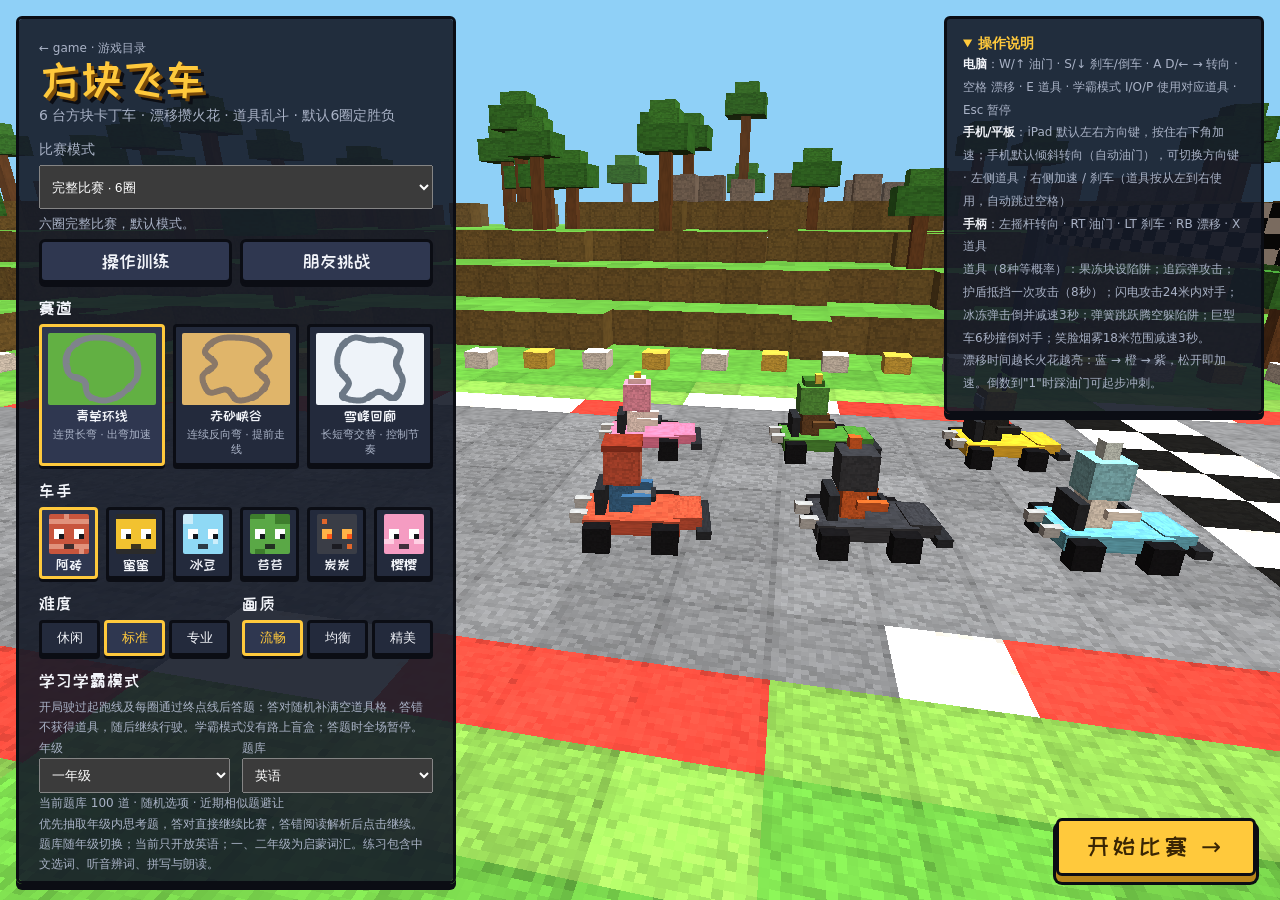
==== commit 2c3bdff5: "Focus on English with listening spelling and reading practice" ====
--- a/block-kart/index.html
+++ b/block-kart/index.html
@@ -152,7 +152,7 @@
     <div><h2>难度</h2><div id="diffList" class="seg"></div></div>
     <div><h2>画质</h2><div id="qList" class="seg"></div></div>
   </section>
-  <section><h2>学习学霸模式</h2><input id="studyMode" type="hidden" value="true"><p class="keys">开局驶过起跑线及每圈通过终点线后答题：答对随机补满空道具格，答错不获得道具，随后继续行驶。学霸模式没有路上盲盒；答题时全场暂停。</p><div class="row2"><label class="keys">年级<select id="studyGrade" style="width:100%;padding:8px"><option value="1">一年级</option><option value="2">二年级</option><option value="3">三年级</option><option value="4">四年级</option><option value="5">五年级</option><option value="6">六年级</option></select></label><label class="keys">题库<select id="studySubject" style="width:100%;padding:8px"><option value="all">综合随机</option><option value="math">数学</option><option value="olympiad">奥数</option><option value="chinese">语文</option><option value="english">英语</option><option value="science">科学</option><option value="ethics">道德与法治</option><option value="music">音乐</option><option value="art">美术</option><option value="pe">体育与健康</option><option value="labor">劳动</option><option value="it">信息科技</option><option value="practice">综合实践</option></select></label></div><p id="studyBankInfo" class="keys" aria-live="polite"></p><p class="keys">优先抽取年级内思考题，答对直接继续比赛，答错阅读解析后点击继续。题库随年级切换；英语、信息科技从三年级起显示。奥数为独立拓展题库，综合随机抽取常规学科。</p></section>
+  <section><h2>学习学霸模式</h2><input id="studyMode" type="hidden" value="true"><p class="keys">开局驶过起跑线及每圈通过终点线后答题：答对随机补满空道具格，答错不获得道具，随后继续行驶。学霸模式没有路上盲盒；答题时全场暂停。</p><div class="row2"><label class="keys">年级<select id="studyGrade" style="width:100%;padding:8px"><option value="1">一年级</option><option value="2">二年级</option><option value="3">三年级</option><option value="4">四年级</option><option value="5">五年级</option><option value="6">六年级</option></select></label><label class="keys">题库<select id="studySubject" style="width:100%;padding:8px"><option value="all">综合随机</option><option value="math">数学</option><option value="olympiad">奥数</option><option value="chinese">语文</option><option value="english">英语</option><option value="science">科学</option><option value="ethics">道德与法治</option><option value="music">音乐</option><option value="art">美术</option><option value="pe">体育与健康</option><option value="labor">劳动</option><option value="it">信息科技</option><option value="practice">综合实践</option></select></label></div><p id="studyBankInfo" class="keys" aria-live="polite"></p><p class="keys">优先抽取年级内思考题，答对直接继续比赛，答错阅读解析后点击继续。题库随年级切换；当前只开放英语；一、二年级为启蒙词汇。练习包含中文选词、听音辨词、拼写与朗读。</p></section>
   <details id="musicSettings"><summary style="cursor:pointer;font-weight:bold;color:var(--gold)">背景音乐</summary><label class="keys" style="display:block;margin:12px 0"><input id="musicEnabled" type="checkbox"> 播放随机节奏音乐</label><label class="keys" style="display:block">音乐音量 <output id="musicVolumeLabel">35%</output><input id="musicVolume" type="range" min="0" max="100" step="5" style="display:block;width:100%;min-height:44px"></label><p class="keys">像素冲刺 · 霓虹弯道 · 晴空飞车。比赛中随机播放，答题或暂停时音乐暂停。</p></details>
   <details id="controlSettings"><summary style="cursor:pointer;font-weight:bold;color:var(--gold)">控制设置</summary><label class="keys">手机 / 平板转向<select id="controlMenu" style="width:100%;padding:8px"><option value="tilt">重力控制</option><option value="buttons">左右方向键</option></select></label><button id="calibrateMenu" class="alt">校准重力中心</button><p class="keys">iPad 默认左右方向键，右下角按住加速。也可选择重力转向：左右倾斜控制方向；手机默认重力转向。无传感器时使用方向键。</p></details>
   <p class="best" id="bestTxt"></p>
@@ -214,10 +214,11 @@
 <div id="toast" class="toast" hidden></div>
 
 <script src="vendor/three.min.js"></script>
-<script src="subjects.js?v=olympiad-v4-20261002"></script>
+<script src="subjects.js?v=english-skills-20261003"></script>
 <div id="rotateGate" hidden role="dialog" aria-modal="true" aria-label="请横屏游玩"><div><h2>请横屏游玩 ↻</h2><p>将手机或平板横过来，获得更宽的赛道视野。若未自动旋转，请关闭设备的方向锁定。</p><button id="rotateAction" class="big">尝试切换横屏</button></div></div>
-<script src="season.js?v=study-landscape-20261003"></script>
-<script src="learning.js?v=kart-s2-20261002"></script>
+<script src="season.js?v=english-skills-20261003"></script>
+<script src="english-training.js?v=english-skills-20261003"></script>
+<script src="learning.js?v=english-skills-20261003"></script>
 <script src="tilt.js?v=20261002"></script>
 <script src="api.js?v=auth-v2"></script>
 <script src="play-limit.js?v=kart-s2-20261002"></script>
@@ -227,7 +228,7 @@
 <script src="music.js?v=rhythm-v1"></script>
 <script src="score.js?v=kart-s2-20261002"></script>
 <script src="account-form.js?v=auth-v2"></script>
-<script src="game-account.js?v=study-landscape-20261003"></script>
+<script src="game-account.js?v=english-skills-20261003"></script>
 <script src="reliable-save.js?v=kart-s2-startfix-20261002"></script>
 <script src="progression.js?v=kart-s2-startfix-20261002"></script>
 <script src="telemetry.js?v=kart-s2-startfix-20261002"></script>
@@ -284,7 +285,7 @@
 const isIPad=/iPad/.test(navigator.userAgent)||(/Macintosh/.test(navigator.userAgent)&&navigator.maxTouchPoints>1);
 const coarse = matchMedia('(pointer: coarse)').matches || 'ontouchstart' in window;
 const G = {
-  state: 'menu', paused: false, trackIdx: store.get('track', 0), charIdx: store.get('char', 0), diff: store.get('diff', 1), study: true, grade: store.get('grade',1), subject: store.get('subject','all')==='local'?'all':store.get('subject','all'), studyStats:{total:0,correct:0},
+  state: 'menu', paused: false, trackIdx: store.get('track', 0), charIdx: store.get('char', 0), diff: store.get('diff', 1), study: true, grade: store.get('grade',1), subject: 'english', studyStats:{total:0,correct:0},
   qualSel: QUALS.includes(store.get('qual','low'))?store.get('qual','low'):'low', qual: 'low', karts: [], player: null, tr: null, raceTime: 0, countdown: 0,
   control:isIPad?store.get('ipadControl','buttons'):(store.get('control','tilt')==='joystick'?'buttons':store.get('control','tilt')),sessionControl:null,touch: coarse, time: 0, finishT: 0, shake: 0, frameAvg: 16, slowT: 0
 };
@@ -809,14 +810,14 @@
   await KartExperience.save(b);
 }
 let quizPending = null;
-function clearQuiz() { quizPending = null; $('#quizOv').hidden = true; }
+function clearQuiz() { KartEnglishTraining.stop(); quizPending = null; $('#quizOv').hidden = true; }
 function studyCheckpoint(k, done=()=>{}) {
   if (quizPending) return;
   const n=G.studyStats.total;const q=G.questionIds?.[n]?KartLearning.byId(G.questionIds[n],KartSeason.rng((G.seed||0)+n)):KartLearning.question(G.grade,G.subject); quizPending = {k,q,opened:performance.now()}; G.paused = true;
   $('#quizTitle').textContent='终点答题';engineSound(false,0,false);MUSIC.stop(); $('#quizQuestion').textContent = `${G.grade}年级 · ${q.subjectName}：${q.text}`;
   $('#quizReview').hidden=true;$('#quizContinue').onclick=null;
   const choices = $('#quizChoices'); choices.textContent = '';choices.classList.toggle('vertical',q.options.some(x=>String(x).length>6));
-  q.options.forEach(answer => { const b = document.createElement('button'); b.textContent = answer; b.onclick = () => {
+  const submitAnswer = answer => {
     if (!quizPending || quizPending.answered) return;
     quizPending.answered=true;
     for(const choice of choices.children)choice.disabled=true;
@@ -835,7 +836,8 @@
     $('#quizExplanation').textContent='解题思路：'+q.explanation;
     $('#quizReview').hidden=false;
     $('#quizContinue').onclick=resume;
-  };choices.appendChild(b); });
+  };
+  KartEnglishTraining.mount(choices,q,submitAnswer);
   $('#quizOv').hidden = false; $('#quizTitle').focus({preventScroll:true});
 }
 function heldItems(k){return [k.item||null,k.itemQueue?.[0]||null,k.itemQueue?.[1]||null];}
@@ -1359,10 +1361,10 @@
 let bankCounts=null;
 function updateBankInfo(){
   let count=KartLearning.poolInfo(G.grade,G.subject).count;
-  if(!count&&bankCounts){count=G.subject==='all'?Object.entries(bankCounts.pools).filter(([key])=>key.startsWith(G.grade+':')&&!key.endsWith(':olympiad')).reduce((sum,[,n])=>sum+n,0):bankCounts.pools[G.grade+':'+G.subject]||0;}
+  if(!count&&bankCounts){count=G.subject==='all'?Object.entries(bankCounts.pools).filter(([key])=>key.startsWith(G.grade+':')&&key.endsWith(':english')).reduce((sum,[,n])=>sum+n,0):bankCounts.pools[G.grade+':'+G.subject]||0;}
   $('#studyBankInfo').textContent=count?`当前题库 ${count} 道 · 随机选项 · 近期相似题避让`:'正在读取题库数量…';
 }
-fetch('question-bank-counts.json?v=20261002-readable-v7',{signal:AbortSignal.timeout(10000)}).then(r=>{if(!r.ok)throw Error();return r.json();}).then(data=>{bankCounts=data;updateBankInfo();}).catch(()=>{$('#studyBankInfo').textContent='每个年级可选科目均不少于100道题';});
+fetch('question-bank-counts.json?v=english-skills-20261003',{signal:AbortSignal.timeout(10000)}).then(r=>{if(!r.ok)throw Error();return r.json();}).then(data=>{bankCounts=data;updateBankInfo();}).catch(()=>{$('#studyBankInfo').textContent='每个年级可选科目均不少于100道题';});
 function renderMenu() {
   const tl = $('#trackList'); tl.textContent = '';
   TRACKS.forEach((t, i) => {
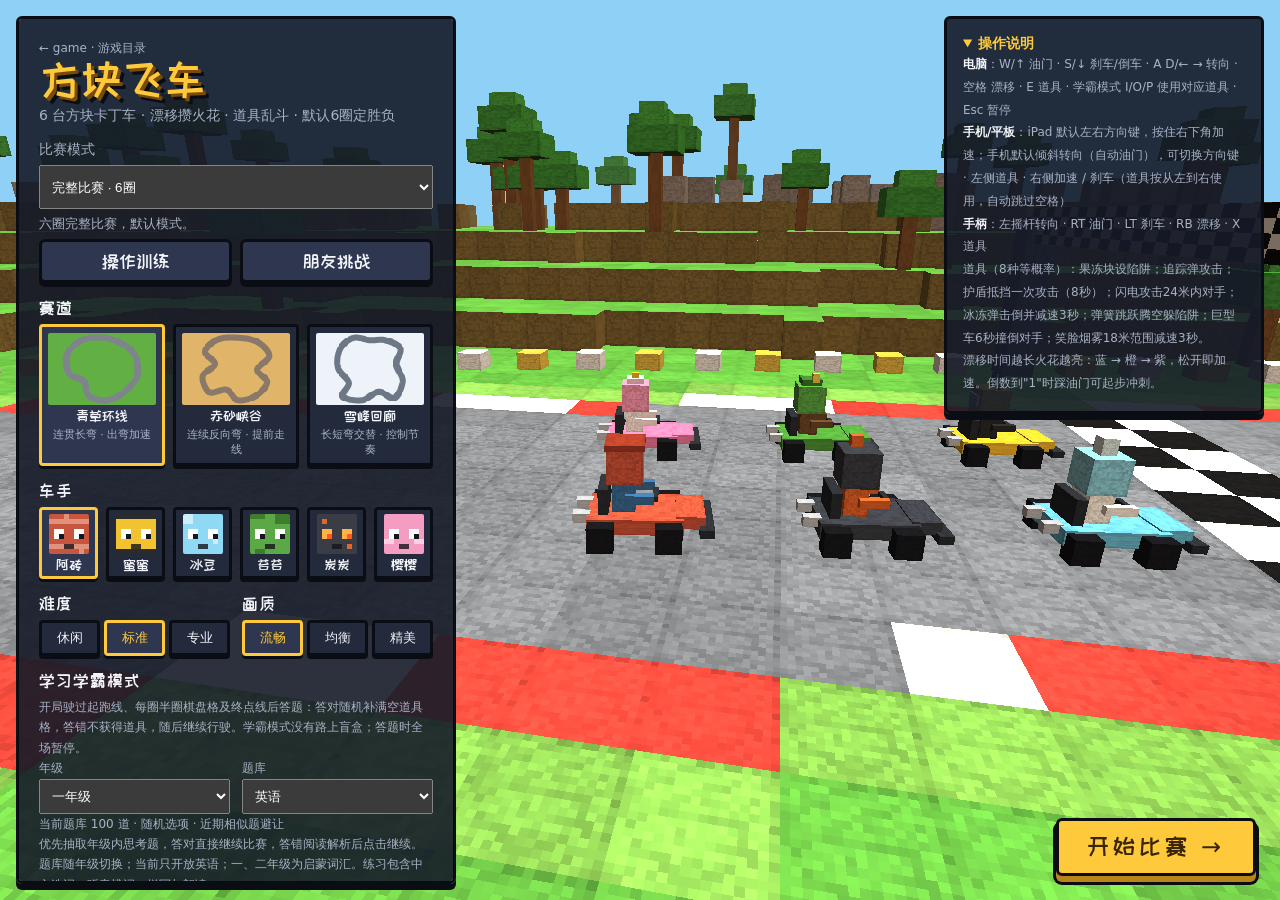
==== commit 62f0b226: "Recover stalled speech quizzes and add midpoint study checkpoints" ====
--- a/block-kart/index.html
+++ b/block-kart/index.html
@@ -152,7 +152,7 @@
     <div><h2>难度</h2><div id="diffList" class="seg"></div></div>
     <div><h2>画质</h2><div id="qList" class="seg"></div></div>
   </section>
-  <section><h2>学习学霸模式</h2><input id="studyMode" type="hidden" value="true"><p class="keys">开局驶过起跑线及每圈通过终点线后答题：答对随机补满空道具格，答错不获得道具，随后继续行驶。学霸模式没有路上盲盒；答题时全场暂停。</p><div class="row2"><label class="keys">年级<select id="studyGrade" style="width:100%;padding:8px"><option value="1">一年级</option><option value="2">二年级</option><option value="3">三年级</option><option value="4">四年级</option><option value="5">五年级</option><option value="6">六年级</option></select></label><label class="keys">题库<select id="studySubject" style="width:100%;padding:8px"><option value="all">综合随机</option><option value="math">数学</option><option value="olympiad">奥数</option><option value="chinese">语文</option><option value="english">英语</option><option value="science">科学</option><option value="ethics">道德与法治</option><option value="music">音乐</option><option value="art">美术</option><option value="pe">体育与健康</option><option value="labor">劳动</option><option value="it">信息科技</option><option value="practice">综合实践</option></select></label></div><p id="studyBankInfo" class="keys" aria-live="polite"></p><p class="keys">优先抽取年级内思考题，答对直接继续比赛，答错阅读解析后点击继续。题库随年级切换；当前只开放英语；一、二年级为启蒙词汇。练习包含中文选词、听音辨词、拼写与朗读。</p></section>
+  <section><h2>学习学霸模式</h2><input id="studyMode" type="hidden" value="true"><p class="keys">开局驶过起跑线、每圈半圈棋盘格及终点线后答题：答对随机补满空道具格，答错不获得道具，随后继续行驶。学霸模式没有路上盲盒；答题时全场暂停。</p><div class="row2"><label class="keys">年级<select id="studyGrade" style="width:100%;padding:8px"><option value="1">一年级</option><option value="2">二年级</option><option value="3">三年级</option><option value="4">四年级</option><option value="5">五年级</option><option value="6">六年级</option></select></label><label class="keys">题库<select id="studySubject" style="width:100%;padding:8px"><option value="all">综合随机</option><option value="math">数学</option><option value="olympiad">奥数</option><option value="chinese">语文</option><option value="english">英语</option><option value="science">科学</option><option value="ethics">道德与法治</option><option value="music">音乐</option><option value="art">美术</option><option value="pe">体育与健康</option><option value="labor">劳动</option><option value="it">信息科技</option><option value="practice">综合实践</option></select></label></div><p id="studyBankInfo" class="keys" aria-live="polite"></p><p class="keys">优先抽取年级内思考题，答对直接继续比赛，答错阅读解析后点击继续。题库随年级切换；当前只开放英语；一、二年级为启蒙词汇。练习包含中文选词、听音辨词、拼写与朗读。</p></section>
   <details id="musicSettings"><summary style="cursor:pointer;font-weight:bold;color:var(--gold)">背景音乐</summary><label class="keys" style="display:block;margin:12px 0"><input id="musicEnabled" type="checkbox"> 播放随机节奏音乐</label><label class="keys" style="display:block">音乐音量 <output id="musicVolumeLabel">35%</output><input id="musicVolume" type="range" min="0" max="100" step="5" style="display:block;width:100%;min-height:44px"></label><p class="keys">像素冲刺 · 霓虹弯道 · 晴空飞车。比赛中随机播放，答题或暂停时音乐暂停。</p></details>
   <details id="controlSettings"><summary style="cursor:pointer;font-weight:bold;color:var(--gold)">控制设置</summary><label class="keys">手机 / 平板转向<select id="controlMenu" style="width:100%;padding:8px"><option value="tilt">重力控制</option><option value="buttons">左右方向键</option></select></label><button id="calibrateMenu" class="alt">校准重力中心</button><p class="keys">iPad 默认左右方向键，右下角按住加速。也可选择重力转向：左右倾斜控制方向；手机默认重力转向。无传感器时使用方向键。</p></details>
   <p class="best" id="bestTxt"></p>
@@ -216,8 +216,8 @@
 <script src="vendor/three.min.js"></script>
 <script src="subjects.js?v=english-skills-20261003"></script>
 <div id="rotateGate" hidden role="dialog" aria-modal="true" aria-label="请横屏游玩"><div><h2>请横屏游玩 ↻</h2><p>将手机或平板横过来，获得更宽的赛道视野。若未自动旋转，请关闭设备的方向锁定。</p><button id="rotateAction" class="big">尝试切换横屏</button></div></div>
-<script src="season.js?v=english-skills-20261003"></script>
-<script src="english-training.js?v=english-skills-20261003"></script>
+<script src="season.js?v=midpoint-speech-20261003"></script>
+<script src="english-training.js?v=midpoint-speech-20261003"></script>
 <script src="learning.js?v=english-skills-20261003"></script>
 <script src="tilt.js?v=20261002"></script>
 <script src="api.js?v=auth-v2"></script>
@@ -228,7 +228,7 @@
 <script src="music.js?v=rhythm-v1"></script>
 <script src="score.js?v=kart-s2-20261002"></script>
 <script src="account-form.js?v=auth-v2"></script>
-<script src="game-account.js?v=english-skills-20261003"></script>
+<script src="game-account.js?v=midpoint-speech-20261003"></script>
 <script src="reliable-save.js?v=kart-s2-startfix-20261002"></script>
 <script src="progression.js?v=kart-s2-startfix-20261002"></script>
 <script src="telemetry.js?v=kart-s2-startfix-20261002"></script>
@@ -576,6 +576,12 @@
   const ban = new THREE.Mesh(boxGeo, new THREE.MeshLambertMaterial({ map: checkerTex })); ban.scale.set(gw * 2 + 2, 2.2, 1); ban.position.set(0, 10, 0); ban.castShadow = true; gate.add(ban);
   checkerTex.repeat.set(3, 1);
 
+  // Flat midpoint checker: a checkpoint, not a collidable item box.
+  const midpoint=new THREE.Group();const mid=N/2;
+  midpoint.position.set(px[mid],0.1,pz[mid]);midpoint.rotation.y=tr.th[mid];midpoint.visible=G.study;group.add(midpoint);
+  for(let x=0;x<14;x++)for(let z=0;z<2;z++)box(midpoint,2,.035,2,-ROAD+1+x*2,0,-1+z*2,lam((x+z)%2?0x22252c:0xffe36a));
+  for(const side of [-1,1]){box(midpoint,.4,4,.4,side*(ROAD+2),2,0,lam(0xffe36a));box(midpoint,2,1.5,.3,side*(ROAD+2),4,0,lam(0xffe36a));}
+
   // --- item boxes & boost pads ---
   const boxes = [];
   const boxMat = new THREE.MeshLambertMaterial({ map: itemBoxTex, transparent: true, opacity: 0.92, emissive: 0x1b3a55 });
@@ -602,7 +608,7 @@
   const guide=new THREE.Group();group.add(guide);
   for(let k=0;k<N;k+=8){const ahead=(k+20)%N,curv=wrapAng(tr.th[ahead]-tr.th[k]);if(Math.abs(curv)<.15)continue;const l=Math.sign(curv)*-6;const m=new THREE.Mesh(boxGeo,lam(0xffd54a));m.scale.set(.5,.025,2);m.position.set(px[k]-tr.tz[k]*l,.08,pz[k]+tr.tx[k]*l);m.rotation.y=tr.th[k];guide.add(m);}
   guide.visible=G.mode==='practice';
-  world = { group, tr, boxes, pads,guide,ownedMaterials:[boxMat,gemMat,padMat],jellies: [], missiles: [], minimap: null };
+  world = { group, tr, boxes, pads,guide,midpoint,ownedMaterials:[boxMat,gemMat,padMat],jellies: [], missiles: [], minimap: null };
   G.tr = tr;
   buildMinimap();
 }
@@ -661,7 +667,7 @@
     const s = (N - back) % N;
     k.x = tr.px[s] + (-tr.tz[s]) * l; k.z = tr.pz[s] + tr.tx[s] * l; k.heading = tr.th[s];
     k.idx = s; k.along = -back; k.speed = 0; k.y = 0; k.vy = 0;
-    k.studySpin=0; k.drifting = false; k.driftCharge = 0; k.boostT = 0; k.spinT = 0; k.item = null; k.rollT = 0; k.finished = false; k.lastLap = 1; k.wrongT = 0;
+    k.studyGate=-1;k.studyLap=-1;k.studySpin=0; k.drifting = false; k.driftCharge = 0; k.boostT = 0; k.spinT = 0; k.item = null; k.rollT = 0; k.finished = false; k.lastLap = 1; k.wrongT = 0;
     k.aiLat = l; k.aiLatGoal = l; k.aiItemT = 3 + (G.aiRandom||Math.random)() * 4; k.skill = 0.97 + (G.aiRandom||Math.random)() * 0.05;
     syncKartMesh(k, 0);
   });
@@ -811,10 +817,10 @@
 }
 let quizPending = null;
 function clearQuiz() { KartEnglishTraining.stop(); quizPending = null; $('#quizOv').hidden = true; }
-function studyCheckpoint(k, done=()=>{}) {
+function studyCheckpoint(k, done=()=>{}, title='终点答题') {
   if (quizPending) return;
   const n=G.studyStats.total;const q=G.questionIds?.[n]?KartLearning.byId(G.questionIds[n],KartSeason.rng((G.seed||0)+n)):KartLearning.question(G.grade,G.subject); quizPending = {k,q,opened:performance.now()}; G.paused = true;
-  $('#quizTitle').textContent='终点答题';engineSound(false,0,false);MUSIC.stop(); $('#quizQuestion').textContent = `${G.grade}年级 · ${q.subjectName}：${q.text}`;
+  $('#quizTitle').textContent=title;engineSound(false,0,false);MUSIC.stop(); $('#quizQuestion').textContent = `${G.grade}年级 · ${q.subjectName}：${q.text}`;
   $('#quizReview').hidden=true;$('#quizContinue').onclick=null;
   const choices = $('#quizChoices'); choices.textContent = '';choices.classList.toggle('vertical',q.options.some(x=>String(x).length>6));
   const submitAnswer = answer => {
@@ -848,12 +854,12 @@
   setItems(k,items);if(!k.isPlayer)k.aiItemT=1+Math.random()*4;else if(added)sfx('item');done();
 }
 function studyLapGate(k) {
-  if(!G.study || k.finished) return false;
-  const completed=Math.min(LAPS,Math.floor(k.along/G.tr.N));
-  if(completed<0 || completed<=(k.studyLap??-1)) return false;
-  k.studyLap=completed;
-  if(!k.isPlayer){if(completed<LAPS)awardStudyItems(k,1);return false;}
-  studyCheckpoint(k,()=>{if(completed===LAPS){k.finished=true;k.finishT=G.raceTime;computeOrder();finishPlayer();}});
+  if(!G.study || k.finished || (k.isPlayer&&quizPending)) return false;
+  const gate=Math.min(LAPS*2,Math.floor(k.along*2/G.tr.N));
+  if(gate<0 || gate<=(k.studyGate??-1)) return false;
+  k.studyGate=gate;k.studyLap=Math.floor(gate/2);
+  if(!k.isPlayer){if(gate<LAPS*2)awardStudyItems(k,1);return false;}
+  studyCheckpoint(k,()=>{if(gate===LAPS*2){k.finished=true;k.finishT=G.raceTime;computeOrder();finishPlayer();}},gate%2?'半圈答题':gate===0?'起点答题':'终点答题');
   return true;
 }
 function giveItem(k) { if (k.item || k.rollT > 0) return; k.rollT = k.isPlayer ? 1.1 : 0.8; if (k.isPlayer) sfx('item'); }
@@ -1098,7 +1104,7 @@
   LAPS=KartSeason.laps(G.mode||'race');G.seed=G.challenge?.seed??crypto.getRandomValues(new Uint32Array(1))[0];
   G.gameRandom=KartSeason.rng(G.seed);G.aiRandom=KartSeason.rng(G.seed^0xabcdef);
   KartExperience.begin();
-  G.questionIds=G.study?(['weekly','friend'].includes(G.mode)?KartLearning.playlist(G.grade,G.subject,LAPS+1,G.seed):Array.from({length:LAPS+1},()=>KartLearning.question(G.grade,G.subject).id)):[];
+  G.questionIds=G.study?(['weekly','friend'].includes(G.mode)?KartLearning.playlist(G.grade,G.subject,KartSeason.questions(LAPS),G.seed):Array.from({length:KartSeason.questions(LAPS)},()=>KartLearning.question(G.grade,G.subject).id)):[];
   if(G.study&&!['weekly','friend'].includes(G.mode)){const due=KartExperience.due(G.grade,G.subject);if(due.length){const q=due[0].q;if(!G.questionIds.includes(q.id))G.questionIds[0]=q.id;}}
   clearQuiz(); G.studyStats={total:0,correct:0}; G.cloudRun=null;
   if(G.cloudUser&&G.mode!=='practice'){
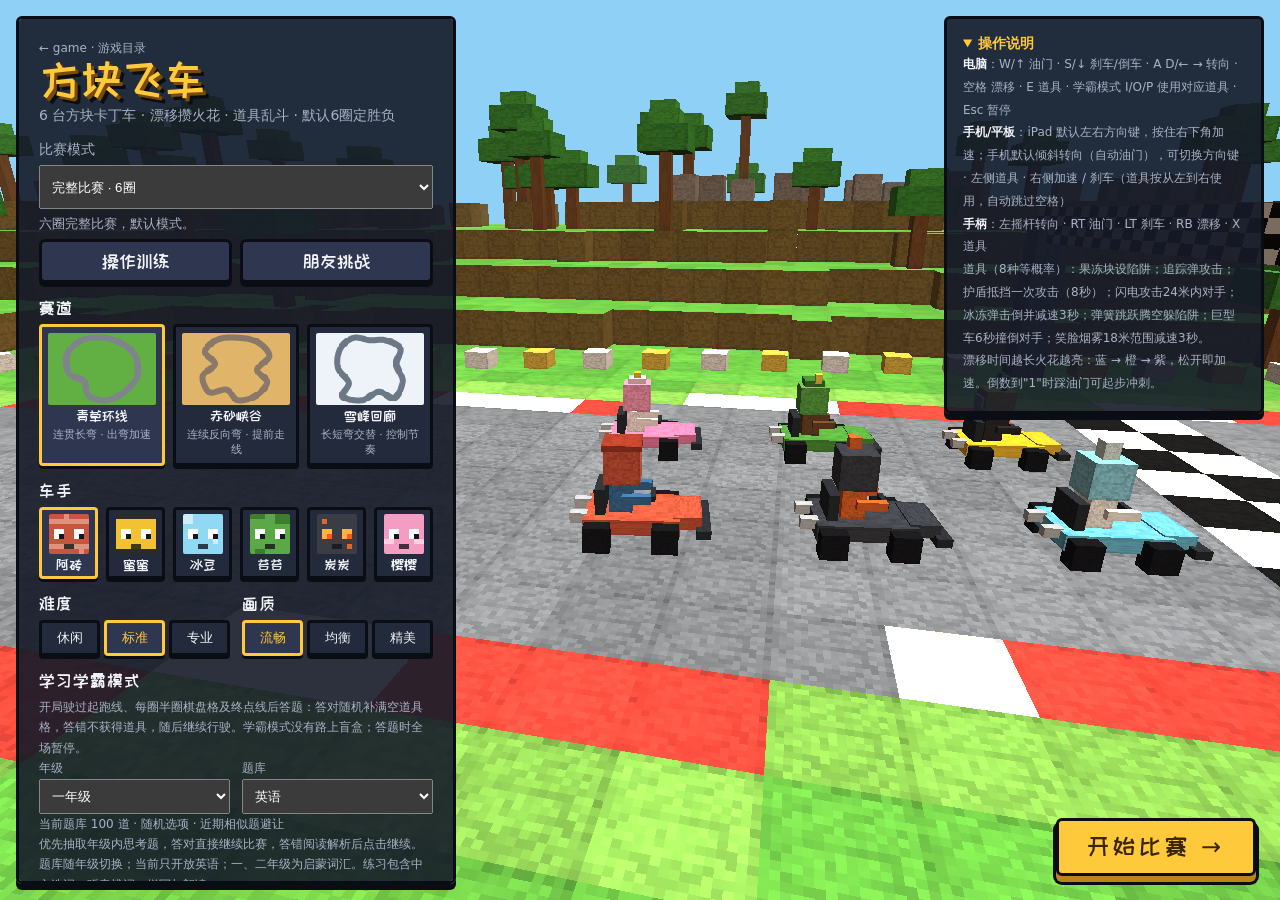
==== commit 68f87767: "Fix multi-touch controls and move item feedback below the race" ====
--- a/block-kart/index.html
+++ b/block-kart/index.html
@@ -10,7 +10,7 @@
 <link rel="icon" type="image/svg+xml" href="/favicon.svg">
 <link rel="preconnect" href="https://fonts.googleapis.com">
 <link rel="stylesheet" href="https://fonts.googleapis.com/css2?family=Silkscreen:wght@400;700&family=ZCOOL+KuaiLe&display=swap">
-<link rel="stylesheet" href="experience.css?v=kart-s2-20261002">
+<link rel="stylesheet" href="experience.css?v=input-feedback-20261003">
 <style>
 :root{
   --ink:#10131c; --panel:rgba(22,27,40,.9); --panel-solid:#161b28; --line:#0b0d14;
@@ -20,7 +20,7 @@
   color-scheme:dark;
 }
 [hidden]{display:none!important}
-html,body{height:100%;margin:0;background:#10131c;color:var(--txt);overflow:hidden;touch-action:none;-webkit-user-select:none;user-select:none;-webkit-tap-highlight-color:transparent}
+html,body{height:100%;margin:0;background:#10131c;color:var(--txt);overflow:hidden;touch-action:none;-webkit-user-select:none;user-select:none;-webkit-tap-highlight-color:transparent;-webkit-touch-callout:none}
 body{font-family:'PingFang SC','Microsoft YaHei',system-ui,sans-serif;font-size:14px}
 #stage{position:fixed;inset:0}
 #stage canvas{display:block;width:100%;height:100%}
@@ -222,7 +222,7 @@
 <script src="tilt.js?v=20261002"></script>
 <script src="api.js?v=auth-v2"></script>
 <script src="play-limit.js?v=kart-s2-20261002"></script>
-<script src="touch-guard.js?v=20261002"></script>
+<script src="touch-guard.js?v=input-feedback-20261003"></script>
 <script src="engine.js?v=shiftfx-v2"></script>
 <script src="shift-effects.js?v=shiftfx-v1"></script>
 <script src="music.js?v=rhythm-v1"></script>
@@ -755,9 +755,13 @@
 
 /* ================= input ================= */
 const keys = {}; let itemEdge = false;
+const releaseControls=[];
+function resetInput(){for(const k in keys)keys[k]=false;for(const release of releaseControls)release();itemEdge=false;}
 window.addEventListener('keydown', e => {
   if(e.target?.closest?.('input,textarea,select'))return;
-  if (e.repeat) { if (['Space', 'ArrowUp', 'ArrowDown', 'ArrowLeft', 'ArrowRight'].includes(e.code)) e.preventDefault(); return; }
+  if(G.paused&&e.code!=='Escape')return;
+  if (e.repeat) { if (['Enter', 'Space', 'ArrowUp', 'ArrowDown', 'ArrowLeft', 'ArrowRight'].includes(e.code)) e.preventDefault(); return; }
+  if ((G.state === 'race' || G.state === 'countdown') && ['Enter','KeyE','KeyX','KeyJ','KeyI','KeyO','KeyP','Space','ArrowUp','ArrowDown','ArrowLeft','ArrowRight'].includes(e.code)) e.preventDefault();
   keys[e.code] = true;
   if (['Space', 'ArrowUp', 'ArrowDown', 'ArrowLeft', 'ArrowRight'].includes(e.code)) e.preventDefault();
   if (G.state === 'race' || G.state === 'countdown') {
@@ -775,8 +779,11 @@
 for(const id of ['calibrateMenu','calibratePause'])$('#'+id).onclick=()=>{KartTilt.calibrate();toast('已校准：保持当前姿势作为转向中心',2000);};
 syncTouchControls();
 function holdBtn(el, key) {
-  el.addEventListener('pointerdown', e => { e.preventDefault(); el.setPointerCapture(e.pointerId); T[key] = true; el.classList.add('on'); audioInit(); });
-  const up = () => { T[key] = false; el.classList.remove('on'); };
+  const pointers = new Set();
+  el.addEventListener('pointerdown', e => { e.preventDefault(); pointers.add(e.pointerId); el.setPointerCapture(e.pointerId); T[key] = true; el.classList.add('on'); audioInit(); });
+  const up = e => { pointers.delete(e.pointerId); T[key] = pointers.size > 0; el.classList.toggle('on', T[key]); };
+  const release=()=>{pointers.clear();T[key]=false;el.classList.remove('on');};
+  releaseControls.push(release);window.addEventListener('blur',release);
   el.addEventListener('pointerup', up); el.addEventListener('pointercancel', up);el.addEventListener('lostpointercapture',up);
 }
 holdBtn($('#tLeft'),'left');holdBtn($('#tRight'),'right');holdBtn($('#tAccel'),'throttle');holdBtn($('#tBrake'), 'brake');
@@ -784,7 +791,7 @@
 $('#itemSlot').addEventListener('pointerdown', e => { e.preventDefault(); itemEdge = true; });
 window.addEventListener('touchstart', () => { if (!G.touch) { G.touch = true; if (G.state !== 'menu') $('#touch').hidden = false; } }, { passive: true });
 let itemChoice=0;
-window.addEventListener('keydown',e=>{if(!e.repeat&&G.study&&!G.paused&&G.state==='race'&&['KeyI','KeyO','KeyP'].includes(e.code)){itemChoice=['KeyI','KeyO','KeyP'].indexOf(e.code);itemEdge=true;}});
+window.addEventListener('keydown',e=>{if(!e.target?.closest?.('input,textarea,select')&&!e.repeat&&G.study&&!G.paused&&G.state==='race'&&['KeyI','KeyO','KeyP'].includes(e.code)){itemChoice=['KeyI','KeyO','KeyP'].indexOf(e.code);itemEdge=true;}});
 let padItemPrev = false;
 function readInput(dt=0) {
   let thr = (keys.KeyW || keys.ArrowUp) ? 1 : 0, brk = !!(keys.KeyS || keys.ArrowDown);
@@ -819,7 +826,7 @@
 function clearQuiz() { KartEnglishTraining.stop(); quizPending = null; $('#quizOv').hidden = true; }
 function studyCheckpoint(k, done=()=>{}, title='终点答题') {
   if (quizPending) return;
-  const n=G.studyStats.total;const q=G.questionIds?.[n]?KartLearning.byId(G.questionIds[n],KartSeason.rng((G.seed||0)+n)):KartLearning.question(G.grade,G.subject); quizPending = {k,q,opened:performance.now()}; G.paused = true;
+  const n=G.studyStats.total;const q=G.questionIds?.[n]?KartLearning.byId(G.questionIds[n],KartSeason.rng((G.seed||0)+n)):KartLearning.question(G.grade,G.subject); quizPending = {k,q,opened:performance.now()}; G.paused = true;resetInput();
   $('#quizTitle').textContent=title;engineSound(false,0,false);MUSIC.stop(); $('#quizQuestion').textContent = `${G.grade}年级 · ${q.subjectName}：${q.text}`;
   $('#quizReview').hidden=true;$('#quizContinue').onclick=null;
   const choices = $('#quizChoices'); choices.textContent = '';choices.classList.toggle('vertical',q.options.some(x=>String(x).length>6));
@@ -891,7 +898,7 @@
   if(owner && owner!==k){owner.hits=(owner.hits||0)+1;if(owner.isPlayer)toast('有效击倒 '+k.ch.name,1500);}
   k.spinT = 1.25; k.spinA = 0; k.drifting = false; k.driftCharge = 0; k.boostT = 0; k.vy = 7; k.speed *= 0.35;
   for (let i = 0; i < 14; i++) emit(k.x, k.y + 2.5, k.z, (Math.random() - 0.5) * 12, 4 + Math.random() * 6, (Math.random() - 0.5) * 12, i % 2 ? 0xffe36a : 0xffffff, 0.6, 0.8);
-  if (k.isPlayer) { sfx('hit'); G.shake = 0.5; flash('被击中！', 'warn', 900); }
+  if (k.isPlayer) { sfx('hit'); G.shake = 0.5; toast('被击中！', 900); }
 }
 function aiInput(k, dt) {
   const ability=DIFFS[G.diff].ai*k.skill;
@@ -1141,7 +1148,7 @@
   if (G.state !== 'race' && G.state !== 'countdown') return;
   G.paused = force === true ? true : !G.paused;
   $('#pauseOv').hidden = !G.paused;
-  if (G.paused) engineSound(false, 0, false);syncMusic();
+  resetInput();if (G.paused) engineSound(false, 0, false);syncMusic();
 }
 function finishPlayer() {
   const p = G.player; const rank = rankOf(p) + 1;
--- a/block-kart/experience.css
+++ b/block-kart/experience.css
@@ -1,5 +1,8 @@
 /* Game panels share the existing pixel palette and remain usable in portrait. */
 .exp-row{display:flex;gap:8px;flex-wrap:wrap}.exp-row>*{flex:1;min-width:100px}.exp-label{display:grid;gap:6px;color:var(--mut)}.exp-label select{width:100%;min-height:44px;padding:8px;box-sizing:border-box}.exp-note{font-size:13px;line-height:1.7;color:var(--mut);margin:4px 0}.exp-card{padding:12px;background:#232a3c;border:2px solid #0b0d14;border-radius:6px;margin-bottom:10px;overflow-wrap:anywhere}.exp-card h3{margin:0 0 8px;color:var(--gold);font-size:18px}.exp-card p{line-height:1.65}.exp-overlay{z-index:120}.exp-dialog{width:min(680px,100%);max-height:90dvh;overflow:auto}.exp-dialog button{min-height:44px}.exp-dialog input,.exp-dialog select{box-sizing:border-box;width:100%;min-height:44px;padding:8px}.exp-status{font-size:14px;line-height:1.65;overflow-wrap:anywhere}.exp-options{display:grid;gap:10px}.exp-options button{text-align:left;white-space:normal;overflow-wrap:anywhere;line-height:1.6}.exp-progress{height:7px;background:#10131c;border-radius:4px;overflow:hidden}.exp-progress span{display:block;height:100%;background:var(--gold)}#combatInfo{position:absolute;left:50%;top:96px;transform:translateX(-50%);text-align:center;max-width:72%;font-family:system-ui;font-size:14px;line-height:1.5;padding:5px 9px;background:rgba(16,19,28,.8);border-radius:6px}#raceTip{position:absolute;bottom:78px;left:50%;transform:translateX(-50%);max-width:70%;font:14px/1.6 system-ui;text-align:center;background:rgba(16,19,28,.78);padding:6px 12px;border-radius:6px}#studyItems .slot.ready-shield{border-color:#ff6677;box-shadow:0 0 12px #ff6677}#saveStatus{font-size:14px;color:var(--sky);line-height:1.6}#progressSummary{color:var(--sky)}#tutorialCar{font-size:54px;text-align:center;transition:transform .15s}#tutorialCar.shield{border:3px solid #6ce4ff;border-radius:50%;background:#59bdf533;width:100px;align-self:center}.exp-link{color:var(--sky)}#resSummary{display:grid;grid-template-columns:repeat(3,minmax(0,1fr));gap:8px}#resSummary .exp-card{text-align:center;padding:8px}#resSummary b{display:block;color:var(--gold);font-size:22px}#resultOv .dialog{width:min(640px,100%)}#boardOv .dialog{width:min(700px,100%)}#boardOv table{font:14px system-ui}#boardOv td:last-child{font:13px system-ui}#feedbackBtn{min-height:40px;background:#2f3750;border:2px solid var(--line);border-radius:4px;padding:8px;color:var(--mut)}@media(max-width:600px){#combatInfo{top:150px;font-size:12px;max-width:86%}#raceTip{bottom:205px;max-width:90%;font-size:12px}#resSummary{grid-template-columns:1fr}#resSummary .exp-card{display:flex;justify-content:space-between;align-items:center;margin:0}#menuHelp{max-width:calc(100% - 32px)}}@media(max-height:500px){#raceTip{bottom:12px}#combatInfo{top:88px;max-width:50%;font-size:12px}}
-.toast{pointer-events:none}
-#touch:not([hidden]) ~ #toast{bottom:calc(env(safe-area-inset-bottom,0px) + 210px)}
-@media(max-width:600px){#combatInfo{left:124px;right:12px;transform:none;max-width:none;top:150px}}
+/* Feedback stays below the road view, between the left and right controls. */
+.toast{pointer-events:none;z-index:10}
+#combatInfo{top:auto;bottom:calc(env(safe-area-inset-bottom,0px) + 60px);left:50%;right:auto;transform:translateX(-50%);max-width:70%}
+#touch:not([hidden]) ~ #toast{bottom:calc(env(safe-area-inset-bottom,0px) + 12px);max-width:calc(100% - 380px);font-size:12px;padding:6px 8px}
+@media(max-height:500px){#combatInfo{top:auto;bottom:calc(env(safe-area-inset-bottom,0px) + 58px);max-width:calc(100% - 380px)}#raceTip{bottom:105px;max-width:calc(100% - 380px)}}
+@media(max-width:600px) and (min-height:501px){#touch:not([hidden]) ~ #toast{max-width:calc(100% - 32px);bottom:calc(env(safe-area-inset-bottom,0px) + 110px)}#combatInfo{max-width:90%;bottom:calc(env(safe-area-inset-bottom,0px) + 155px)}}
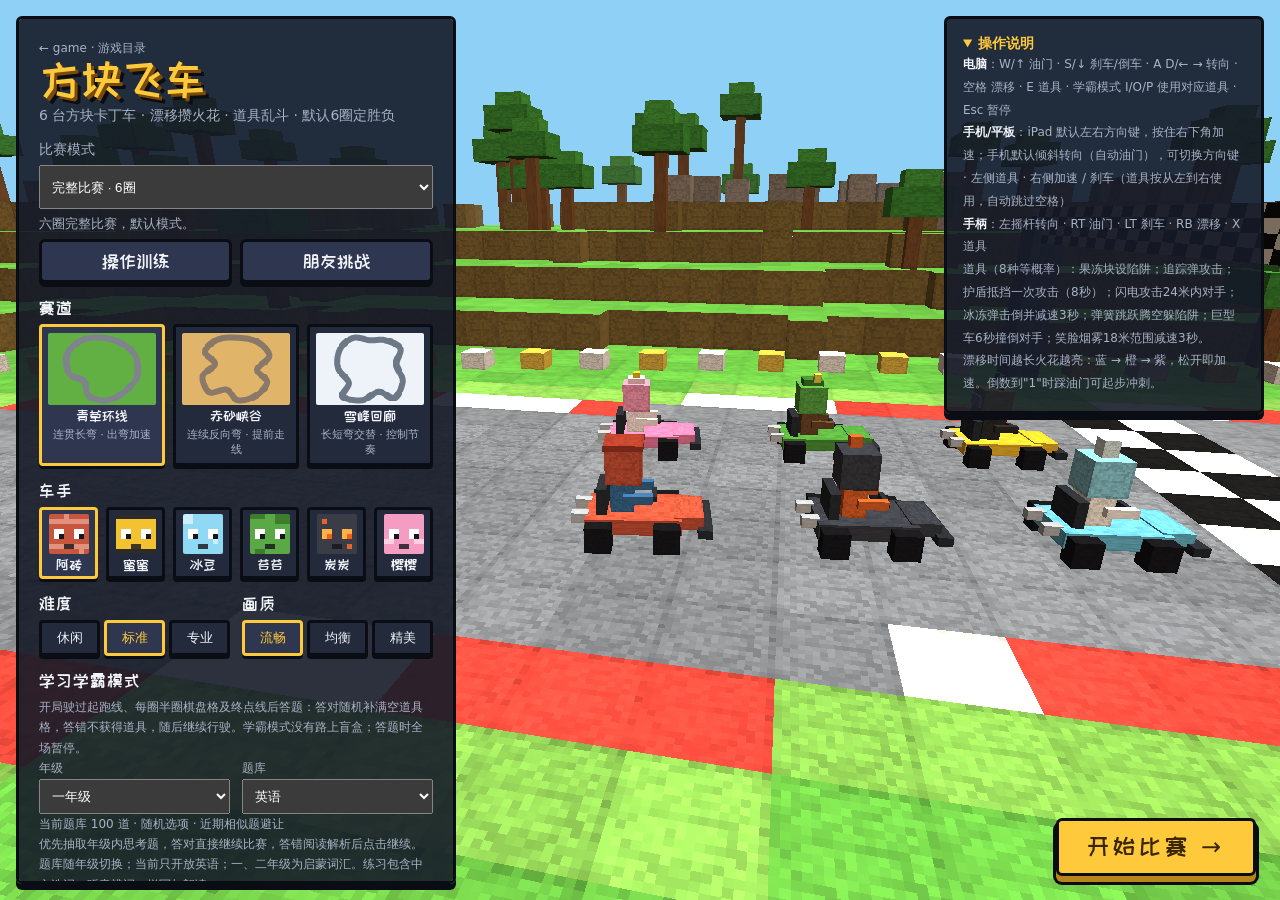
==== commit c21232f3: "Refresh cached touch guard for click preservation" ====
--- a/block-kart/index.html
+++ b/block-kart/index.html
@@ -222,7 +222,7 @@
 <script src="tilt.js?v=20261002"></script>
 <script src="api.js?v=auth-v2"></script>
 <script src="play-limit.js?v=kart-s2-20261002"></script>
-<script src="touch-guard.js?v=input-feedback-20261003"></script>
+<script src="touch-guard.js?v=input-feedback-v2-20261003"></script>
 <script src="engine.js?v=shiftfx-v2"></script>
 <script src="shift-effects.js?v=shiftfx-v1"></script>
 <script src="music.js?v=rhythm-v1"></script>
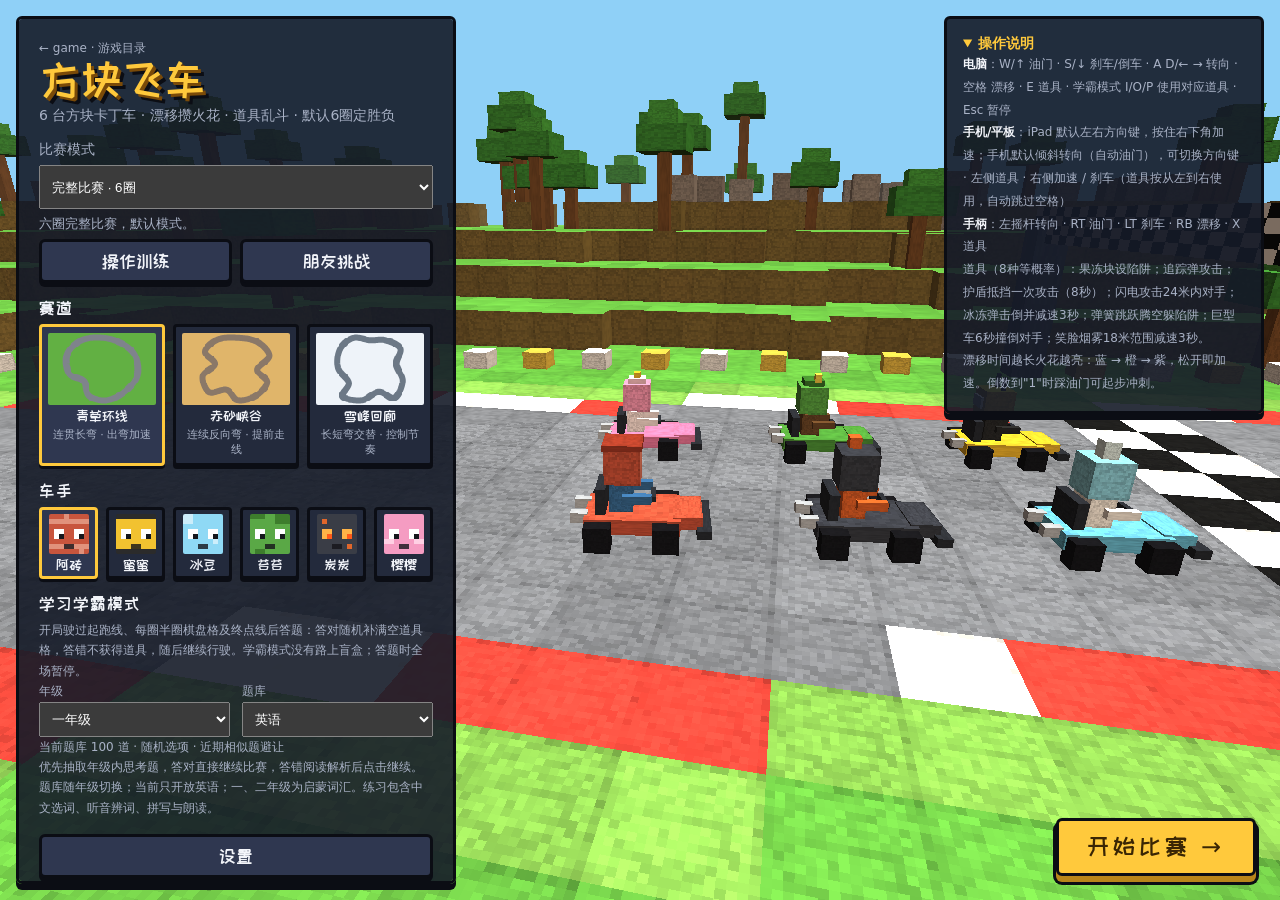
==== commit b316a947: "Add optional auto driving and centralized bilingual game settings" ====
--- a/block-kart/index.html
+++ b/block-kart/index.html
@@ -10,7 +10,7 @@
 <link rel="icon" type="image/svg+xml" href="/favicon.svg">
 <link rel="preconnect" href="https://fonts.googleapis.com">
 <link rel="stylesheet" href="https://fonts.googleapis.com/css2?family=Silkscreen:wght@400;700&family=ZCOOL+KuaiLe&display=swap">
-<link rel="stylesheet" href="experience.css?v=input-feedback-20261003">
+<link rel="stylesheet" href="experience.css?v=autopilot-settings-20261003">
 <style>
 :root{
   --ink:#10131c; --panel:rgba(22,27,40,.9); --panel-solid:#161b28; --line:#0b0d14;
@@ -81,12 +81,15 @@
 .pos{font-family:var(--disp);font-size:56px;line-height:.9;color:var(--gold);text-shadow:3px 3px 0 #7a4a08,5px 5px 0 var(--line)}
 .pos small{font-family:var(--pix);font-size:18px;color:var(--txt);text-shadow:2px 2px 0 var(--line)}
 .icon-btn{pointer-events:auto;width:44px;height:44px;background:var(--panel);border:3px solid var(--line);border-radius:6px;font-family:var(--pix);font-size:16px;box-shadow:0 3px 0 var(--line)}
+#autopilotBtn{position:absolute;top:calc(env(safe-area-inset-top,0px) + 76px);right:calc(env(safe-area-inset-right,0px) + 12px);width:auto;min-width:132px;min-height:44px;padding:8px 12px;font:14px var(--disp)}
+#autopilotBtn[aria-pressed="true"]{background:#24543b;border-color:#4cc35c;color:#c9ffd6}
 .center{position:absolute;left:0;right:0;top:32%;text-align:center;font-family:var(--disp);font-size:clamp(40px,11vw,110px);color:#fff;text-shadow:4px 4px 0 var(--line);transition:transform .15s}
 .center.warn{color:var(--red);font-size:clamp(28px,6vw,54px)}
 .center.small{font-size:clamp(28px,6vw,56px);color:var(--gold)}
 .speedo{position:absolute;bottom:calc(env(safe-area-inset-bottom,0px) + 16px);left:50%;transform:translateX(-50%);font-size:30px;text-shadow:2px 2px 0 var(--line)}
 .speedo small{font-size:12px;margin-left:4px;color:var(--mut)}
 /* ---------- touch ---------- */
+#touch.autopilot #directionPad,#touch.autopilot #tAccel,#touch.autopilot #tBrake{display:none}
 #touch{position:fixed;inset:0;pointer-events:none}
 #directionPad{position:absolute;left:calc(env(safe-area-inset-left,0px) + 20px);bottom:calc(env(safe-area-inset-bottom,0px) + 28px);display:flex;gap:14px;pointer-events:auto}#directionPad button{width:76px;height:76px;background:var(--panel);border:3px solid var(--line);border-radius:12px;font-size:32px;touch-action:none}#directionPad button.on{background:#52617e}
 .tbtns{position:absolute;right:calc(env(safe-area-inset-right,0px) + 20px);bottom:calc(env(safe-area-inset-bottom,0px) + 22px);width:210px;height:190px;pointer-events:none}
@@ -148,13 +151,14 @@
   </div>
   <section><h2>赛道</h2><div id="trackList" class="opts"></div></section>
   <section><h2>车手</h2><div id="charList" class="opts chars"></div></section>
-  <section class="row2">
+  <section id="raceSettings" class="row2">
     <div><h2>难度</h2><div id="diffList" class="seg"></div></div>
     <div><h2>画质</h2><div id="qList" class="seg"></div></div>
   </section>
   <section><h2>学习学霸模式</h2><input id="studyMode" type="hidden" value="true"><p class="keys">开局驶过起跑线、每圈半圈棋盘格及终点线后答题：答对随机补满空道具格，答错不获得道具，随后继续行驶。学霸模式没有路上盲盒；答题时全场暂停。</p><div class="row2"><label class="keys">年级<select id="studyGrade" style="width:100%;padding:8px"><option value="1">一年级</option><option value="2">二年级</option><option value="3">三年级</option><option value="4">四年级</option><option value="5">五年级</option><option value="6">六年级</option></select></label><label class="keys">题库<select id="studySubject" style="width:100%;padding:8px"><option value="all">综合随机</option><option value="math">数学</option><option value="olympiad">奥数</option><option value="chinese">语文</option><option value="english">英语</option><option value="science">科学</option><option value="ethics">道德与法治</option><option value="music">音乐</option><option value="art">美术</option><option value="pe">体育与健康</option><option value="labor">劳动</option><option value="it">信息科技</option><option value="practice">综合实践</option></select></label></div><p id="studyBankInfo" class="keys" aria-live="polite"></p><p class="keys">优先抽取年级内思考题，答对直接继续比赛，答错阅读解析后点击继续。题库随年级切换；当前只开放英语；一、二年级为启蒙词汇。练习包含中文选词、听音辨词、拼写与朗读。</p></section>
-  <details id="musicSettings"><summary style="cursor:pointer;font-weight:bold;color:var(--gold)">背景音乐</summary><label class="keys" style="display:block;margin:12px 0"><input id="musicEnabled" type="checkbox"> 播放随机节奏音乐</label><label class="keys" style="display:block">音乐音量 <output id="musicVolumeLabel">35%</output><input id="musicVolume" type="range" min="0" max="100" step="5" style="display:block;width:100%;min-height:44px"></label><p class="keys">像素冲刺 · 霓虹弯道 · 晴空飞车。比赛中随机播放，答题或暂停时音乐暂停。</p></details>
+  <details id="musicSettings"><summary style="cursor:pointer;font-weight:bold;color:var(--gold)">背景音乐</summary><label class="keys" style="display:block;margin:12px 0"><input id="musicEnabled" type="checkbox"> 播放随机节奏音乐</label><label class="keys" style="display:block">音乐音量 <output id="musicVolumeLabel">35%</output><input id="musicVolume" type="range" min="0" max="100" step="5" style="display:block;width:100%;min-height:44px"></label><p class="keys">像素冲刺 · 霓虹弯道 · 晴空飞车。比赛中随机播放，答题或暂停时音乐暂停。</p><button id="muteBtn" class="alt">声音：开</button></details>
   <details id="controlSettings"><summary style="cursor:pointer;font-weight:bold;color:var(--gold)">控制设置</summary><label class="keys">手机 / 平板转向<select id="controlMenu" style="width:100%;padding:8px"><option value="tilt">重力控制</option><option value="buttons">左右方向键</option></select></label><button id="calibrateMenu" class="alt">校准重力中心</button><p class="keys">iPad 默认左右方向键，右下角按住加速。也可选择重力转向：左右倾斜控制方向；手机默认重力转向。无传感器时使用方向键。</p></details>
+  <button id="settingsBtn" class="alt">设置</button>
   <p class="best" id="bestTxt"></p>
   <p id="cloudStatus" class="keys">游客模式：登录后可保存云端成绩。</p>
   <div style="display:flex;gap:8px"><button id="accountBtn" class="alt">注册 / 登录</button><button id="leaderboardBtn" class="alt">游戏排行榜</button></div><p class="keys">累计游玩 30 分钟后锁定 30 分钟，请合理安排休息。</p>
@@ -176,6 +180,7 @@
   </div>
   <div class="hud-tc"><div id="studyItems" hidden style="display:flex;gap:8px"></div><div id="itemSlot" class="slot"><img id="itemImg" alt="" hidden><span id="itemCount" hidden style="position:absolute;bottom:-8px;right:-8px;background:#ffe36a;color:#17232b;border:2px solid #17232b;border-radius:8px;padding:1px 5px;font-size:14px;line-height:20px"></span></div></div>
   <div class="hud-tr"><div class="pos" id="posTxt">6<small>/6</small></div><button id="pauseBtn" class="icon-btn" aria-label="暂停">II</button></div>
+  <button id="autopilotBtn" class="icon-btn" aria-pressed="false" title="自动驾驶，道具和答题由你操作">自动驾驶：关</button>
   <div id="missileWarning" hidden role="status" aria-live="polite"><span id="missileWarningText"></span></div>
   <div id="center" class="center"></div>
   <div class="speedo"><span id="spdTxt">0</span><small>KM/H</small><small id="engineReadout" style="display:block;font-size:12px;letter-spacing:1px;color:#a9b2c6">D1 · 1100 RPM</small></div>
@@ -192,8 +197,7 @@
     <button id="resumeBtn" class="big">继续</button>
     <button id="restartBtn" class="alt">重新开始</button>
     <button id="quitBtn" class="alt">返回菜单</button>
-    <label>触屏转向<select id="controlPause"><option value="tilt">重力控制</option><option value="buttons">左右方向键</option></select></label><button id="calibratePause" class="alt">校准重力中心</button>
-    <button id="muteBtn" class="alt">声音：开</button>
+    <button id="pauseSettingsBtn" class="alt">设置</button>
   </div>
 </div>
 
@@ -232,7 +236,8 @@
 <script src="reliable-save.js?v=kart-s2-startfix-20261002"></script>
 <script src="progression.js?v=kart-s2-startfix-20261002"></script>
 <script src="telemetry.js?v=kart-s2-startfix-20261002"></script>
-<script src="experience.js?v=kart-s2-startfix-20261002"></script>
+<script src="language.js?v=autopilot-settings-20261003"></script>
+<script src="experience.js?v=autopilot-settings-20261003"></script>
 <script>
 (() => {
 'use strict';
@@ -285,7 +290,7 @@
 const isIPad=/iPad/.test(navigator.userAgent)||(/Macintosh/.test(navigator.userAgent)&&navigator.maxTouchPoints>1);
 const coarse = matchMedia('(pointer: coarse)').matches || 'ontouchstart' in window;
 const G = {
-  state: 'menu', paused: false, trackIdx: store.get('track', 0), charIdx: store.get('char', 0), diff: store.get('diff', 1), study: true, grade: store.get('grade',1), subject: 'english', studyStats:{total:0,correct:0},
+  state: 'menu', paused: false, autopilot: false, trackIdx: store.get('track', 0), charIdx: store.get('char', 0), diff: store.get('diff', 1), study: true, grade: store.get('grade',1), subject: 'english', studyStats:{total:0,correct:0},
   qualSel: QUALS.includes(store.get('qual','low'))?store.get('qual','low'):'low', qual: 'low', karts: [], player: null, tr: null, raceTime: 0, countdown: 0,
   control:isIPad?store.get('ipadControl','buttons'):(store.get('control','tilt')==='joystick'?'buttons':store.get('control','tilt')),sessionControl:null,touch: coarse, time: 0, finishT: 0, shake: 0, frameAvg: 16, slowT: 0
 };
@@ -759,7 +764,10 @@
 function resetInput(){for(const k in keys)keys[k]=false;for(const release of releaseControls)release();itemEdge=false;}
 window.addEventListener('keydown', e => {
   if(e.target?.closest?.('input,textarea,select'))return;
+  if(e.target?.closest?.('.exp-overlay'))return;
+  if(e.target?.id==='autopilotBtn'&&['Enter','Space'].includes(e.code))return;
   if(G.paused&&e.code!=='Escape')return;
+  if(G.autopilot&&!['Escape','Enter','KeyE','KeyX','KeyJ','KeyI','KeyO','KeyP'].includes(e.code))return;
   if (e.repeat) { if (['Enter', 'Space', 'ArrowUp', 'ArrowDown', 'ArrowLeft', 'ArrowRight'].includes(e.code)) e.preventDefault(); return; }
   if ((G.state === 'race' || G.state === 'countdown') && ['Enter','KeyE','KeyX','KeyJ','KeyI','KeyO','KeyP','Space','ArrowUp','ArrowDown','ArrowLeft','ArrowRight'].includes(e.code)) e.preventDefault();
   keys[e.code] = true;
@@ -773,14 +781,16 @@
 window.addEventListener('keyup', e => { keys[e.code] = false; });
 window.addEventListener('blur', () => { T.left=false;T.right=false;T.throttle=false;T.brake=false;for (const k in keys) keys[k] = false; if (G.state === 'race') togglePause(true); });
 const T = { steer:0,brake:false,left:false,right:false,throttle:false };
-function syncTouchControls(){const mode=G.sessionControl||G.control;$('#directionPad').hidden=mode==='tilt';for(const id of ['controlMenu','controlPause'])$('#'+id).value=G.control;}
+function syncAutopilot(){const button=$('#autopilotBtn');button.setAttribute('aria-pressed',String(G.autopilot));button.textContent=G.autopilot?'自动驾驶：开':'自动驾驶：关';$('#touch').hidden=!G.touch||!['race','countdown'].includes(G.state);$('#touch').classList.toggle('autopilot',G.autopilot);}
+function setAutopilot(enabled){G.autopilot=!!enabled;resetInput();if(G.player){G.player.aiLat=G.player.lat;G.player.aiLatGoal=G.player.lat;G.player.aiLatT=0;G.player.aiDriftT=0;G.player.aiItemT=0;}syncAutopilot();}
+function syncTouchControls(){const mode=G.sessionControl||G.control;$('#directionPad').hidden=mode==='tilt';for(const id of ['controlMenu'])$('#'+id).value=G.control;}
 async function enableTouchControl(){T.steer=0;T.left=false;T.right=false;T.throttle=false;T.brake=false;G.sessionControl=G.control;if(G.control==='tilt'&&G.touch){if(!await KartTilt.enable()){G.sessionControl='buttons';toast('重力传感器未启用，本场使用左右方向键',3500);}}syncTouchControls();}
-for(const id of ['controlMenu','controlPause'])$('#'+id).onchange=async e=>{G.control=e.target.value;store.set(isIPad?'ipadControl':'control',G.control);await enableTouchControl();};
-for(const id of ['calibrateMenu','calibratePause'])$('#'+id).onclick=()=>{KartTilt.calibrate();toast('已校准：保持当前姿势作为转向中心',2000);};
+for(const id of ['controlMenu'])$('#'+id).onchange=async e=>{G.control=e.target.value;store.set(isIPad?'ipadControl':'control',G.control);await enableTouchControl();};
+for(const id of ['calibrateMenu'])$('#'+id).onclick=()=>{KartTilt.calibrate();toast('已校准：保持当前姿势作为转向中心',2000);};
 syncTouchControls();
 function holdBtn(el, key) {
   const pointers = new Set();
-  el.addEventListener('pointerdown', e => { e.preventDefault(); pointers.add(e.pointerId); el.setPointerCapture(e.pointerId); T[key] = true; el.classList.add('on'); audioInit(); });
+  el.addEventListener('pointerdown', e => { e.preventDefault(); pointers.add(e.pointerId); el.setPointerCapture(e.pointerId); T[key] = !G.autopilot; el.classList.toggle('on',T[key]); audioInit(); });
   const up = e => { pointers.delete(e.pointerId); T[key] = pointers.size > 0; el.classList.toggle('on', T[key]); };
   const release=()=>{pointers.clear();T[key]=false;el.classList.remove('on');};
   releaseControls.push(release);window.addEventListener('blur',release);
@@ -789,7 +799,7 @@
 holdBtn($('#tLeft'),'left');holdBtn($('#tRight'),'right');holdBtn($('#tAccel'),'throttle');holdBtn($('#tBrake'), 'brake');
 $('#tItem').addEventListener('pointerdown', e => { e.preventDefault(); itemChoice=-1;itemEdge = true; });
 $('#itemSlot').addEventListener('pointerdown', e => { e.preventDefault(); itemEdge = true; });
-window.addEventListener('touchstart', () => { if (!G.touch) { G.touch = true; if (G.state !== 'menu') $('#touch').hidden = false; } }, { passive: true });
+window.addEventListener('touchstart', () => { if (!G.touch) { G.touch = true; syncAutopilot(); } }, { passive: true });
 let itemChoice=0;
 window.addEventListener('keydown',e=>{if(!e.target?.closest?.('input,textarea,select')&&!e.repeat&&G.study&&!G.paused&&G.state==='race'&&['KeyI','KeyO','KeyP'].includes(e.code)){itemChoice=['KeyI','KeyO','KeyP'].indexOf(e.code);itemEdge=true;}});
 let padItemPrev = false;
@@ -900,7 +910,7 @@
   for (let i = 0; i < 14; i++) emit(k.x, k.y + 2.5, k.z, (Math.random() - 0.5) * 12, 4 + Math.random() * 6, (Math.random() - 0.5) * 12, i % 2 ? 0xffe36a : 0xffffff, 0.6, 0.8);
   if (k.isPlayer) { sfx('hit'); G.shake = 0.5; toast('被击中！', 900); }
 }
-function aiInput(k, dt) {
+function aiInput(k, dt, autoItems=true) {
   const ability=DIFFS[G.diff].ai*k.skill;
   const tr = G.tr, N = tr.N;
   k.aiLatT -= dt;
@@ -922,7 +932,7 @@
   else if (Math.abs(curv) > 0.55 && k.speed > BASE * 0.62 && (G.aiRandom||Math.random)() < dt * 2.5 * ability) { k.aiDriftT = 0.9 + (G.aiRandom||Math.random)() * 1.5; drift = true; steer = -Math.sign(curv); }
   let brk = Math.abs(diff) > 1.3 && k.speed > 18;
   k.aiItemT-=dt;
-  if(k.aiItemT<=0){
+  if(autoItems&&k.aiItemT<=0&&!k.finished&&k.spinT<=0){
     const items=heldItems(k),near=G.karts.filter(t=>t!==k&&!t.finished&&Math.hypot(t.x-k.x,t.z-k.z)<24),incoming=world.missiles.some(m=>m.target===k&&m.life>0),trap=world.jellies.some(j=>Math.hypot(j.x-k.x,j.z-k.z)<12);
     let chosen=-1;
     for(let i=0;i<items.length;i++){const it=items[i];if(!it)continue;
@@ -1105,7 +1115,7 @@
   if(KartPlayLimit.tick(false).locked)return;
   if(G.starting)return;G.starting=true;['menu','resultOv','pauseOv'].forEach(id=>$('#'+id).inert=true);$('#startBtn').disabled=true;$('#startBtn').textContent=G.study?'正在加载题库…':'准备比赛…';
   try {
-  await enableTouchControl();
+  setAutopilot(false);await enableTouchControl();
   if(G.study){try{await KartLearning.load(G.grade);}catch(e){toast('题库加载失败，请重试',2500);G.starting=false;['menu','resultOv','pauseOv'].forEach(id=>$('#'+id).inert=false);$('#startBtn').disabled=false;$('#startBtn').textContent='开始比赛 →';return;}}
   await authReady;
   LAPS=KartSeason.laps(G.mode||'race');G.seed=G.challenge?.seed??crypto.getRandomValues(new Uint32Array(1))[0];
@@ -1128,7 +1138,7 @@
   MUSIC.newRace();AU.eng?.reset();DRIVE.reset();driveState={gear:1,rpm:1100,shift:null,cut:false,load:0};
   G.state = 'countdown'; G.countdown = 3; G.lastCount = 4; G.raceTime = 0; G.paused = false; G.thrPress = null; G.finishT = 0;
   G.starting=false;['menu','resultOv','pauseOv'].forEach(id=>$('#'+id).inert=false);$('#startBtn').disabled=false;$('#startBtn').textContent='开始比赛 →';
-  G.camInit = true; G.slowT = 0;
+  syncAutopilot();G.camInit = true; G.slowT = 0;
   if (coarse && innerWidth < innerHeight) toast('横屏游玩视野更好', 2600);
   } catch(e) {
     console.error('比赛启动失败',e);toast('比赛启动失败，请刷新后重试',3500);
@@ -1137,7 +1147,7 @@
   }
 }
 function toMenu() {
-  KartExperience.exit();clearQuiz();
+  setAutopilot(false);KartExperience.exit();clearQuiz();
   G.state = 'menu'; G.paused = false;MUSIC.stop();
   $('#hud').hidden = true; $('#touch').hidden = true; $('#pauseOv').hidden = true; $('#resultOv').hidden = true; $('#menu').hidden = false;$('#startBtn').hidden=false;$('#menuHelp').hidden=false;
   engineSound(false, 0, false);
@@ -1269,7 +1279,7 @@
     if (p.item) { hud.img.src = ICONS[p.item]; hud.img.alt = ITEM_NAMES[p.item]; hud.img.hidden = false; } else hud.img.hidden = true;
   }
   hud.slot.hidden=G.study;const slots=$('#studyItems');slots.hidden=!G.study;
-  const items=heldItems(p),signature=items.join(',');if(slots.dataset.items!==signature){slots.dataset.items=signature;slots.textContent='';for(let i=0;i<3;i++){const shortcut=['I','O','P'][i];const b=document.createElement('button');b.className='slot';b.style.padding='4px';b.disabled=!items[i];b.setAttribute('aria-label',items[i]?`快捷键${shortcut}：${ITEM_NAMES[items[i]]}`:`空道具格，快捷键${shortcut}`);if(items[i]){const img=document.createElement('img');img.src=ICONS[items[i]];img.alt=ITEM_NAMES[items[i]];b.appendChild(img);}else b.textContent=shortcut;if(items[i]){const label=document.createElement('span');label.textContent=shortcut;label.style.cssText='position:absolute;right:3px;bottom:1px;color:#ffe36a;font-size:12px;line-height:14px;text-shadow:1px 1px #000';b.appendChild(label);}b.onpointerdown=e=>{e.preventDefault();itemChoice=i;itemEdge=true;};slots.appendChild(b);}}
+  const items=heldItems(p),signature=G.autopilot+':'+items.join(',');if(slots.dataset.items!==signature){slots.dataset.items=signature;slots.textContent='';for(let i=0;i<3;i++){const shortcut=['I','O','P'][i];const b=document.createElement('button');b.className='slot';b.style.padding='4px';b.disabled=!items[i];b.setAttribute('aria-label',items[i]?`快捷键${shortcut}：${ITEM_NAMES[items[i]]}`:`空道具格，快捷键${shortcut}`);if(items[i]){const img=document.createElement('img');img.src=ICONS[items[i]];img.alt=ITEM_NAMES[items[i]];b.appendChild(img);}else b.textContent=shortcut;if(items[i]){const label=document.createElement('span');label.textContent=shortcut;label.style.cssText='position:absolute;right:3px;bottom:1px;color:#ffe36a;font-size:12px;line-height:14px;text-shadow:1px 1px #000';b.appendChild(label);}b.onpointerdown=e=>{e.preventDefault();itemChoice=i;itemEdge=true;};slots.appendChild(b);}}
   if(G.study){const incoming=!$('#missileWarning').hidden;Array.from(slots.children).forEach((b,i)=>b.classList.toggle('ready-shield',incoming&&items[i]==='shield'));}
   const count=heldItems(p).filter(Boolean).length;const badge=$('#itemCount');badge.hidden=!G.study||!count;badge.textContent='×'+count;badge.setAttribute('aria-label','剩余'+count+'个道具');
   if (G.frameCount % 3 === 0) drawMinimap();
@@ -1320,7 +1330,7 @@
 function step(dt) {
   const p = G.player;
   if (G.state === 'countdown') {
-    const inp = readInput(dt);
+    const inp = G.autopilot ? {thr:0} : readInput(dt);
     if (inp.thr && G.thrPress === null) G.thrPress = G.countdown;
     G.countdown -= dt;
     const n = Math.ceil(G.countdown);
@@ -1338,7 +1348,7 @@
   const tr = G.tr, total = LAPS * tr.N;
   for (const k of G.karts) {
     let inp;
-    if (k.isPlayer && !k.finished && !G.autopilot) inp = readInput(dt);
+    if (k.isPlayer && !k.finished) {const manual=readInput(dt);inp=G.autopilot?{...aiInput(k,dt,false),item:manual.item,choice:manual.choice}:manual;}
     else inp = aiInput(k, dt);
     if(k.isPlayer)k.audioThrottle=inp.thr;
     updateKart(k, inp, dt);
@@ -1422,6 +1432,7 @@
 };
 $('#rotateAction').onclick=requestLandscape;
 $('#startBtn').onclick = startRace;
+$('#autopilotBtn').onclick=()=>{if(!['race','countdown'].includes(G.state)||G.paused||G.player?.finished)return;setAutopilot(!G.autopilot);toast(G.autopilot?'自动驾驶已开启：道具和答题由你操作':'已切换为手动驾驶',2000);};
 $('#pauseBtn').onclick = () => togglePause();
 $('#resumeBtn').onclick = () => togglePause();
 $('#restartBtn').onclick = startRace;
@@ -1444,7 +1455,7 @@
 renderMenu();
 requestAnimationFrame(frame);
 window.__bk = { G, TRACKS, startRace, toMenu, keys, world: () => world, music:MUSIC, engine:()=>AU.eng, gear:()=>driveState,refreshMenu(){setupRace();renderMenu();},currentQuiz:()=>quizPending?.q,fmt,showResults,step,heldItems,useItem,renderer };
-KartExperience.mount();
+KartExperience.mount();KartLanguage.start();
 })();
 </script>
 
--- a/block-kart/experience.css
+++ b/block-kart/experience.css
@@ -6,3 +6,5 @@
 #touch:not([hidden]) ~ #toast{bottom:calc(env(safe-area-inset-bottom,0px) + 12px);max-width:calc(100% - 380px);font-size:12px;padding:6px 8px}
 @media(max-height:500px){#combatInfo{top:auto;bottom:calc(env(safe-area-inset-bottom,0px) + 58px);max-width:calc(100% - 380px)}#raceTip{bottom:105px;max-width:calc(100% - 380px)}}
 @media(max-width:600px) and (min-height:501px){#touch:not([hidden]) ~ #toast{max-width:calc(100% - 32px);bottom:calc(env(safe-area-inset-bottom,0px) + 110px)}#combatInfo{max-width:90%;bottom:calc(env(safe-area-inset-bottom,0px) + 155px)}}
+
+#settingsOv .settings-content{display:grid;gap:20px}#settingsOv details{padding:12px;border:2px solid var(--line);border-radius:6px;background:#202737}#settingsOv summary{font-size:18px;cursor:pointer}#settingsOv button,#settingsOv select{min-height:44px}#settingsOv input[type="checkbox"]{width:auto;min-height:0}#settingsOv .dialog{width:min(680px,100%)}
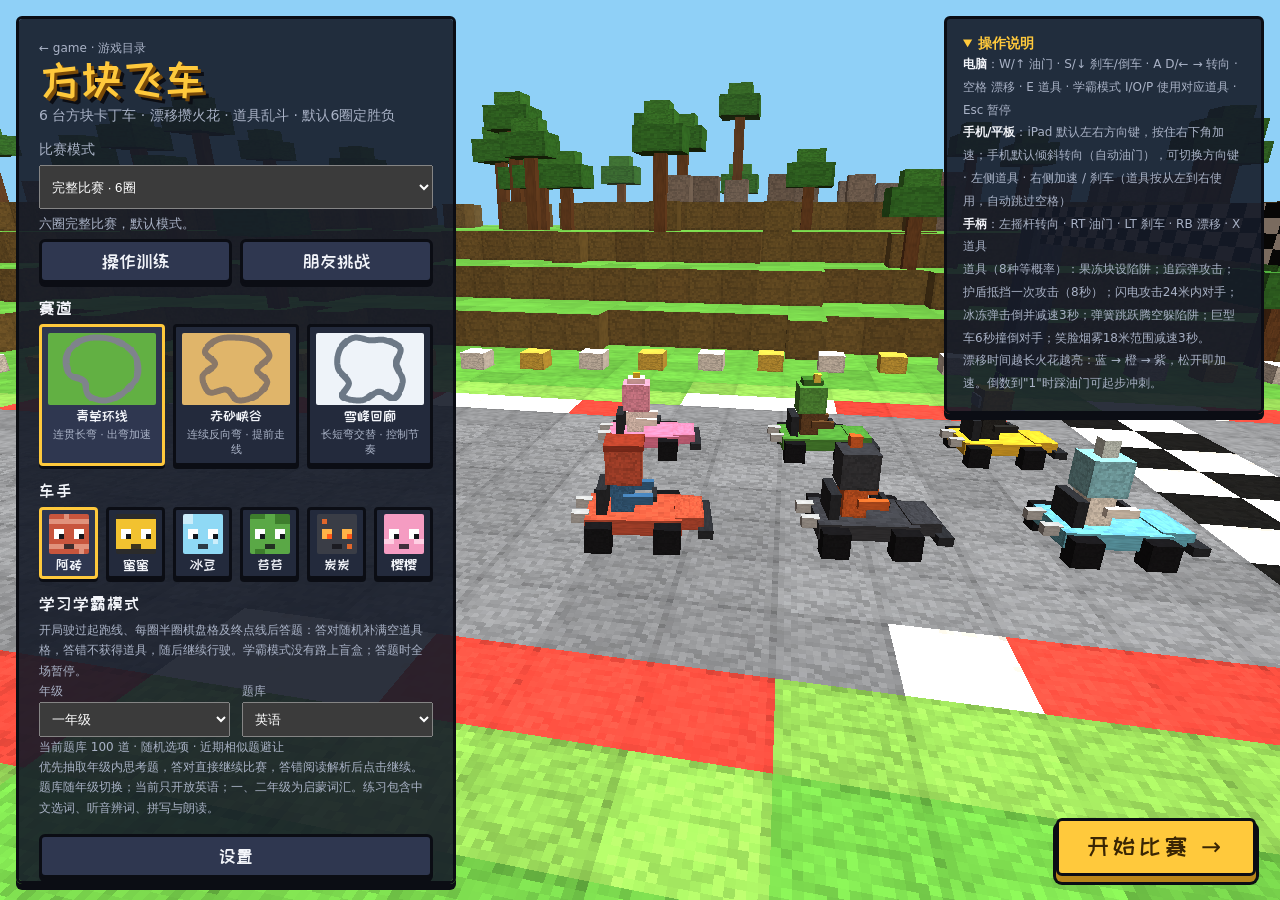
==== commit 7a5e0771: "Show wrong-answer explanation immediately with visible continue action" ====
--- a/block-kart/index.html
+++ b/block-kart/index.html
@@ -130,6 +130,14 @@
 /* Readable learning questions, including long answers on small screens. */
 #quizOv .dialog{width:min(680px,100%);gap:16px;padding:24px}
 #quizOv h2{font-size:36px}
+#quizOv.reviewing .dialog{overflow:hidden;max-height:calc(100dvh - 32px)}
+#quizOv.reviewing #quizQuestion,#quizOv.reviewing #quizChoices,#quizOv.reviewing .keys{display:none}
+#quizOv.reviewing #quizTitle{flex-shrink:0;margin:0}
+#quizReview:not([hidden]){display:flex;flex-direction:column;gap:12px;min-height:0;overflow:hidden}
+#quizFeedback{flex-shrink:0;margin:0}
+#quizExplanation{min-height:0;overflow-y:auto;overscroll-behavior:contain;margin:0;padding-right:4px;touch-action:pan-y}
+#quizContinue{flex-shrink:0}
+@media(max-height:450px){#quizOv.reviewing .dialog{padding:16px;gap:10px}#quizOv.reviewing h2{font-size:26px}#quizReview:not([hidden]){gap:8px}#quizOv.reviewing #quizFeedback,#quizOv.reviewing #quizExplanation{font-size:16px;line-height:1.45}}
 #quizQuestion{font-size:22px;line-height:1.6;margin:4px 0;overflow-wrap:anywhere}
 #quizChoices button{font-size:20px;min-height:56px;line-height:1.5}
 #quizFeedback,#quizExplanation{font-size:18px;line-height:1.65;overflow-wrap:anywhere}
@@ -171,7 +179,7 @@
   <b>手柄</b>：左摇杆转向 · RT 油门 · LT 刹车 · RB 漂移 · X 道具<br>
   道具（8种等概率）：果冻块设陷阱；追踪弹攻击；护盾抵挡一次攻击（8秒）；闪电攻击24米内对手；冰冻弹击倒并减速3秒；弹簧跳跃腾空躲陷阱；巨型车6秒撞倒对手；笑脸烟雾18米范围减速3秒。<br>漂移时间越长火花越亮：蓝 → 橙 → 紫，松开即加速。倒数到"1"时踩油门可起步冲刺。</p></details>
 <button id="startBtn" class="big">开始比赛 →</button>
-<div id="quizOv" style="z-index:100" class="overlay" role="dialog" aria-modal="true" aria-labelledby="quizTitle" hidden><div class="dialog panel"><h2 id="quizTitle" tabindex="-1" style="outline:none">终点答题</h2><p id="quizQuestion"></p><p class="keys">比赛已暂停，不限答题时间。先理解条件，再作答。</p><div id="quizChoices" class="seg"></div><div id="quizReview" hidden><p id="quizFeedback" role="status"></p><p id="quizExplanation" style="white-space:pre-wrap;line-height:1.6"></p><button id="quizContinue" class="alt" style="min-height:48px;width:100%">继续比赛 →</button></div><p class="keys">答对随机补满空道具格；答错不获得道具，不惩罚驾驶。</p></div></div>
+<div id="quizOv" style="z-index:100" class="overlay" role="dialog" aria-modal="true" aria-labelledby="quizTitle" hidden><div class="dialog panel"><h2 id="quizTitle" tabindex="-1" style="outline:none">终点答题</h2><p id="quizQuestion"></p><p class="keys">比赛已暂停，不限答题时间。先理解条件，再作答。</p><div id="quizChoices" class="seg"></div><div id="quizReview" hidden><p id="quizFeedback" role="status"></p><p id="quizExplanation" style="white-space:pre-wrap;line-height:1.6"></p><button id="quizContinue" class="alt" style="min-height:48px;width:100%">继续游戏 →</button></div><p class="keys">答对随机补满空道具格；答错不获得道具，不惩罚驾驶。</p></div></div>
 <div id="hud" hidden>
   <div class="hud-tl">
     <div class="chip">圈 <b id="lapTxt">1/6</b></div>
@@ -838,7 +846,7 @@
   if (quizPending) return;
   const n=G.studyStats.total;const q=G.questionIds?.[n]?KartLearning.byId(G.questionIds[n],KartSeason.rng((G.seed||0)+n)):KartLearning.question(G.grade,G.subject); quizPending = {k,q,opened:performance.now()}; G.paused = true;resetInput();
   $('#quizTitle').textContent=title;engineSound(false,0,false);MUSIC.stop(); $('#quizQuestion').textContent = `${G.grade}年级 · ${q.subjectName}：${q.text}`;
-  $('#quizReview').hidden=true;$('#quizContinue').onclick=null;
+  $('#quizOv').classList.toggle('reviewing',false);$('#quizReview').hidden=true;$('#quizContinue').onclick=null;
   const choices = $('#quizChoices'); choices.textContent = '';choices.classList.toggle('vertical',q.options.some(x=>String(x).length>6));
   const submitAnswer = answer => {
     if (!quizPending || quizPending.answered) return;
@@ -855,10 +863,15 @@
       if(correct&&(k.studyLap??0)<LAPS)awardStudyItems(k,3,finish);else finish();
     };
     if(correct){G.studyStats.correct++;resume();return;}
-    $('#quizFeedback').textContent='这次答错了，不获得道具。正确答案：'+q.answer;
+    KartEnglishTraining.stop();
+    $('#quizTitle').textContent=answer===''?'已跳过本题':'你答错了';
+    $('#quizFeedback').textContent='本题不获得道具。正确答案：'+q.answer;
     $('#quizExplanation').textContent='解题思路：'+q.explanation;
     $('#quizReview').hidden=false;
     $('#quizContinue').onclick=resume;
+    $('#quizOv').classList.toggle('reviewing',true);
+    $('#quizExplanation').scrollTop=0;
+    $('#quizTitle').focus({preventScroll:true});
   };
   KartEnglishTraining.mount(choices,q,submitAnswer);
   $('#quizOv').hidden = false; $('#quizTitle').focus({preventScroll:true});
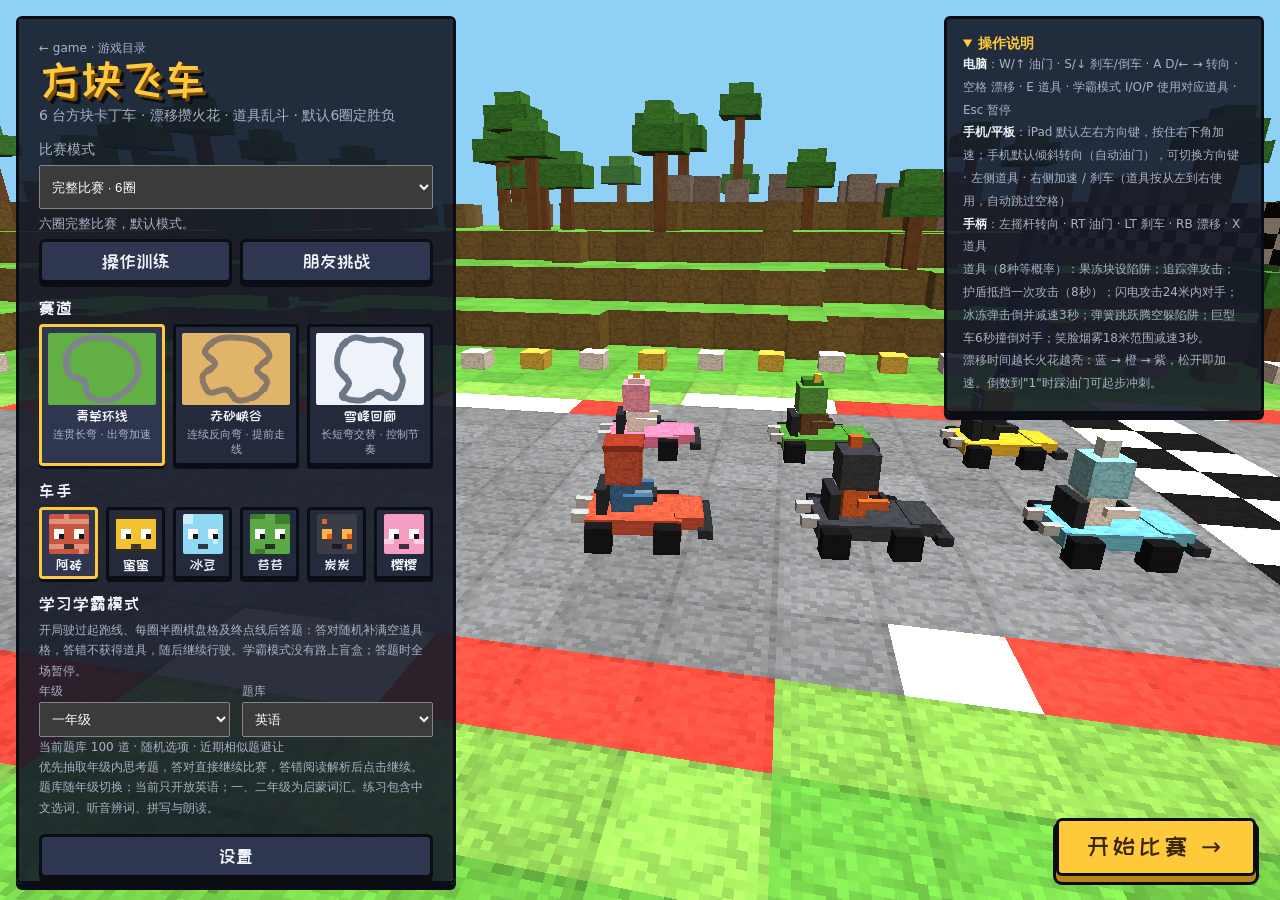
==== commit 9b3d6f12: "Keep kart canvas aligned with dynamic mobile viewport" ====
--- a/block-kart/index.html
+++ b/block-kart/index.html
@@ -21,8 +21,8 @@
 }
 [hidden]{display:none!important}
 html,body{height:100%;margin:0;background:#10131c;color:var(--txt);overflow:hidden;touch-action:none;-webkit-user-select:none;user-select:none;-webkit-tap-highlight-color:transparent;-webkit-touch-callout:none}
-body{font-family:'PingFang SC','Microsoft YaHei',system-ui,sans-serif;font-size:14px}
-#stage{position:fixed;inset:0}
+body{position:fixed;inset:0;width:100%;height:100%;height:100dvh;overscroll-behavior:none;font-family:'PingFang SC','Microsoft YaHei',system-ui,sans-serif;font-size:14px}
+#stage{position:absolute;inset:0}
 #stage canvas{display:block;width:100%;height:100%}
 button,a,summary,input,select{touch-action:manipulation}
 button{font:inherit;color:inherit;cursor:pointer}
@@ -340,13 +340,26 @@
   resize();
 }
 function resize() {
-  const w = window.innerWidth, h = window.innerHeight;
+  // Measure the displayed stage: Safari can update it after its window resize event.
+  const bounds = $('#stage').getBoundingClientRect();
+  const w = Math.max(1, Math.round(bounds.width)), h = Math.max(1, Math.round(bounds.height));
   renderer.setSize(w, h, false);
   camera.aspect = w / h;
   G.baseFov = w < h ? 82 : 68;
   camera.updateProjectionMatrix();
 }
 window.addEventListener('resize', resize);
+// Keep the drawing buffer and camera in step with mobile browser chrome and rotation.
+if (window.ResizeObserver) new ResizeObserver(resize).observe($('#stage'));
+window.visualViewport?.addEventListener('resize', resize);
+document.addEventListener('fullscreenchange', resize);
+document.addEventListener('webkitfullscreenchange', resize);
+window.addEventListener('orientationchange', () => {
+  resize();
+  requestAnimationFrame(resize);
+  setTimeout(resize, 250);
+});
+window.addEventListener('pageshow', resize);
 
 /* ================= textures ================= */
 function canvasTex(w, h, draw, nearest = true) {
